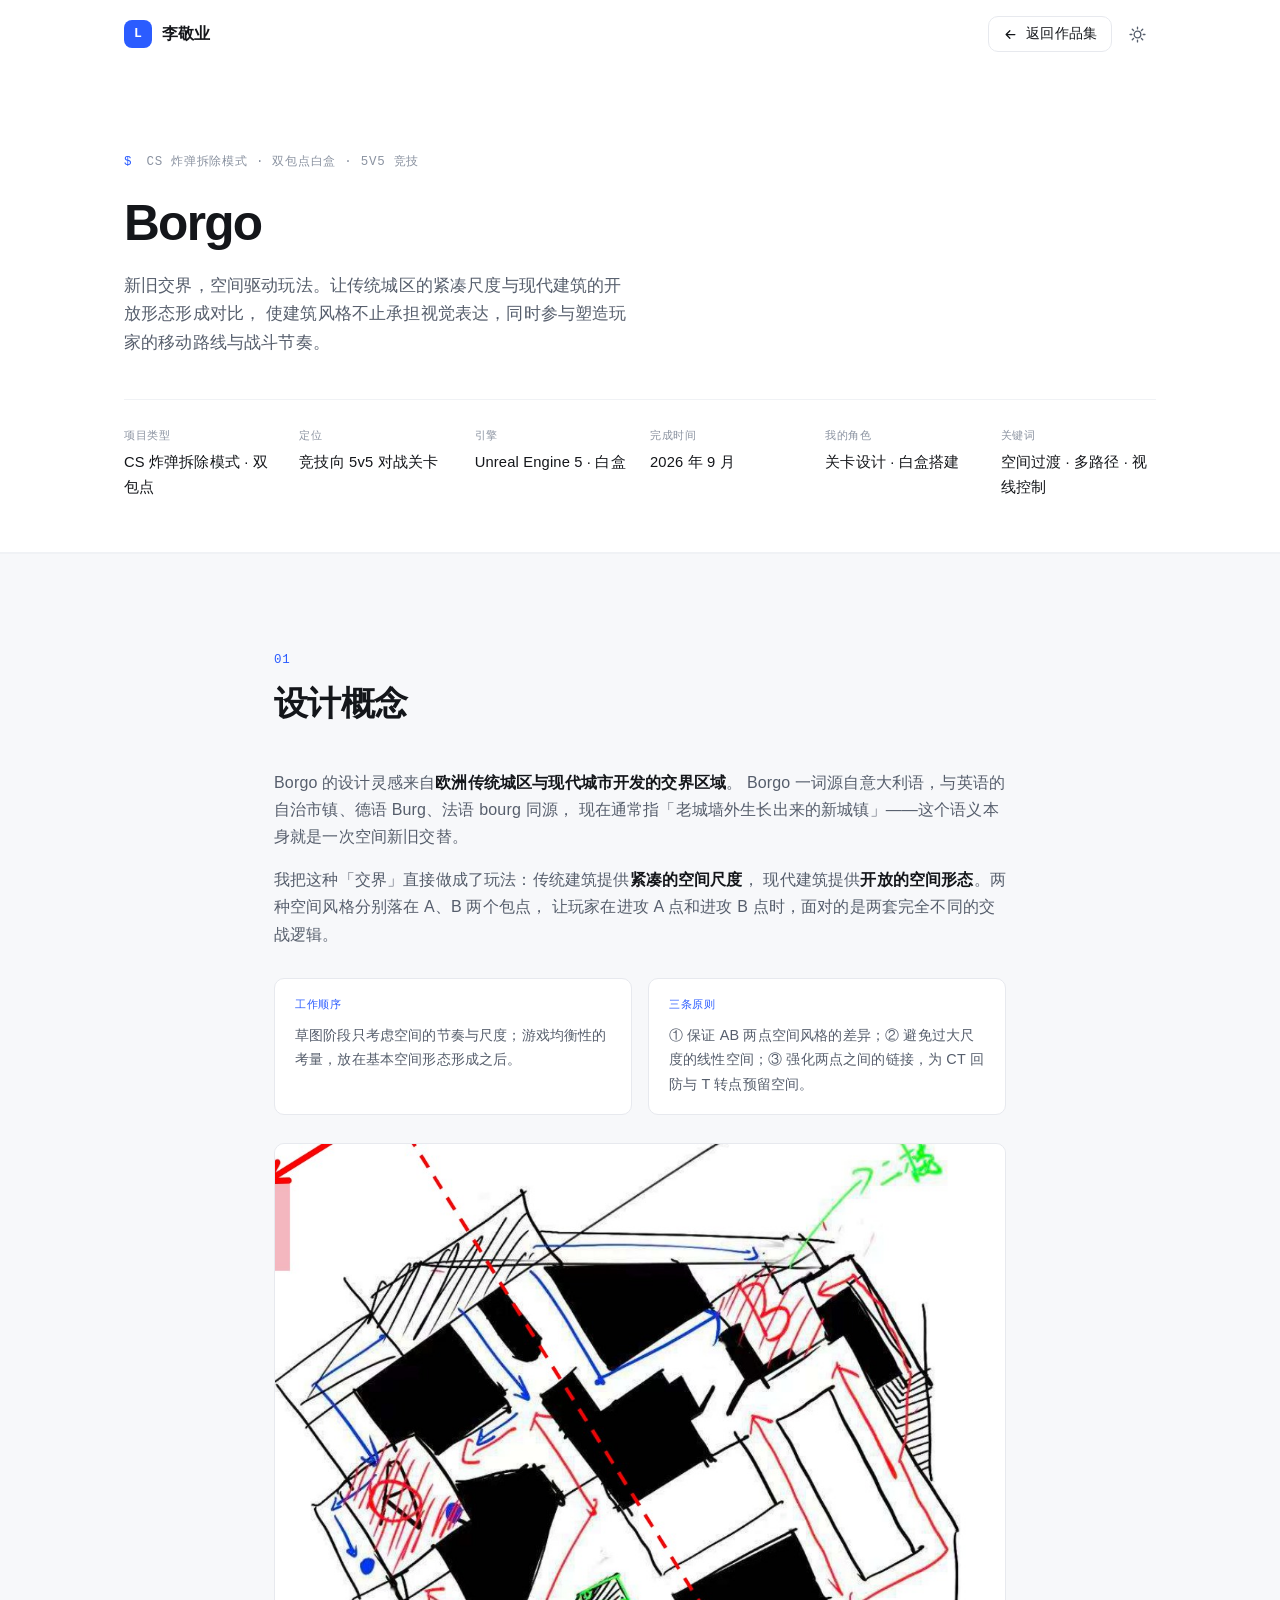
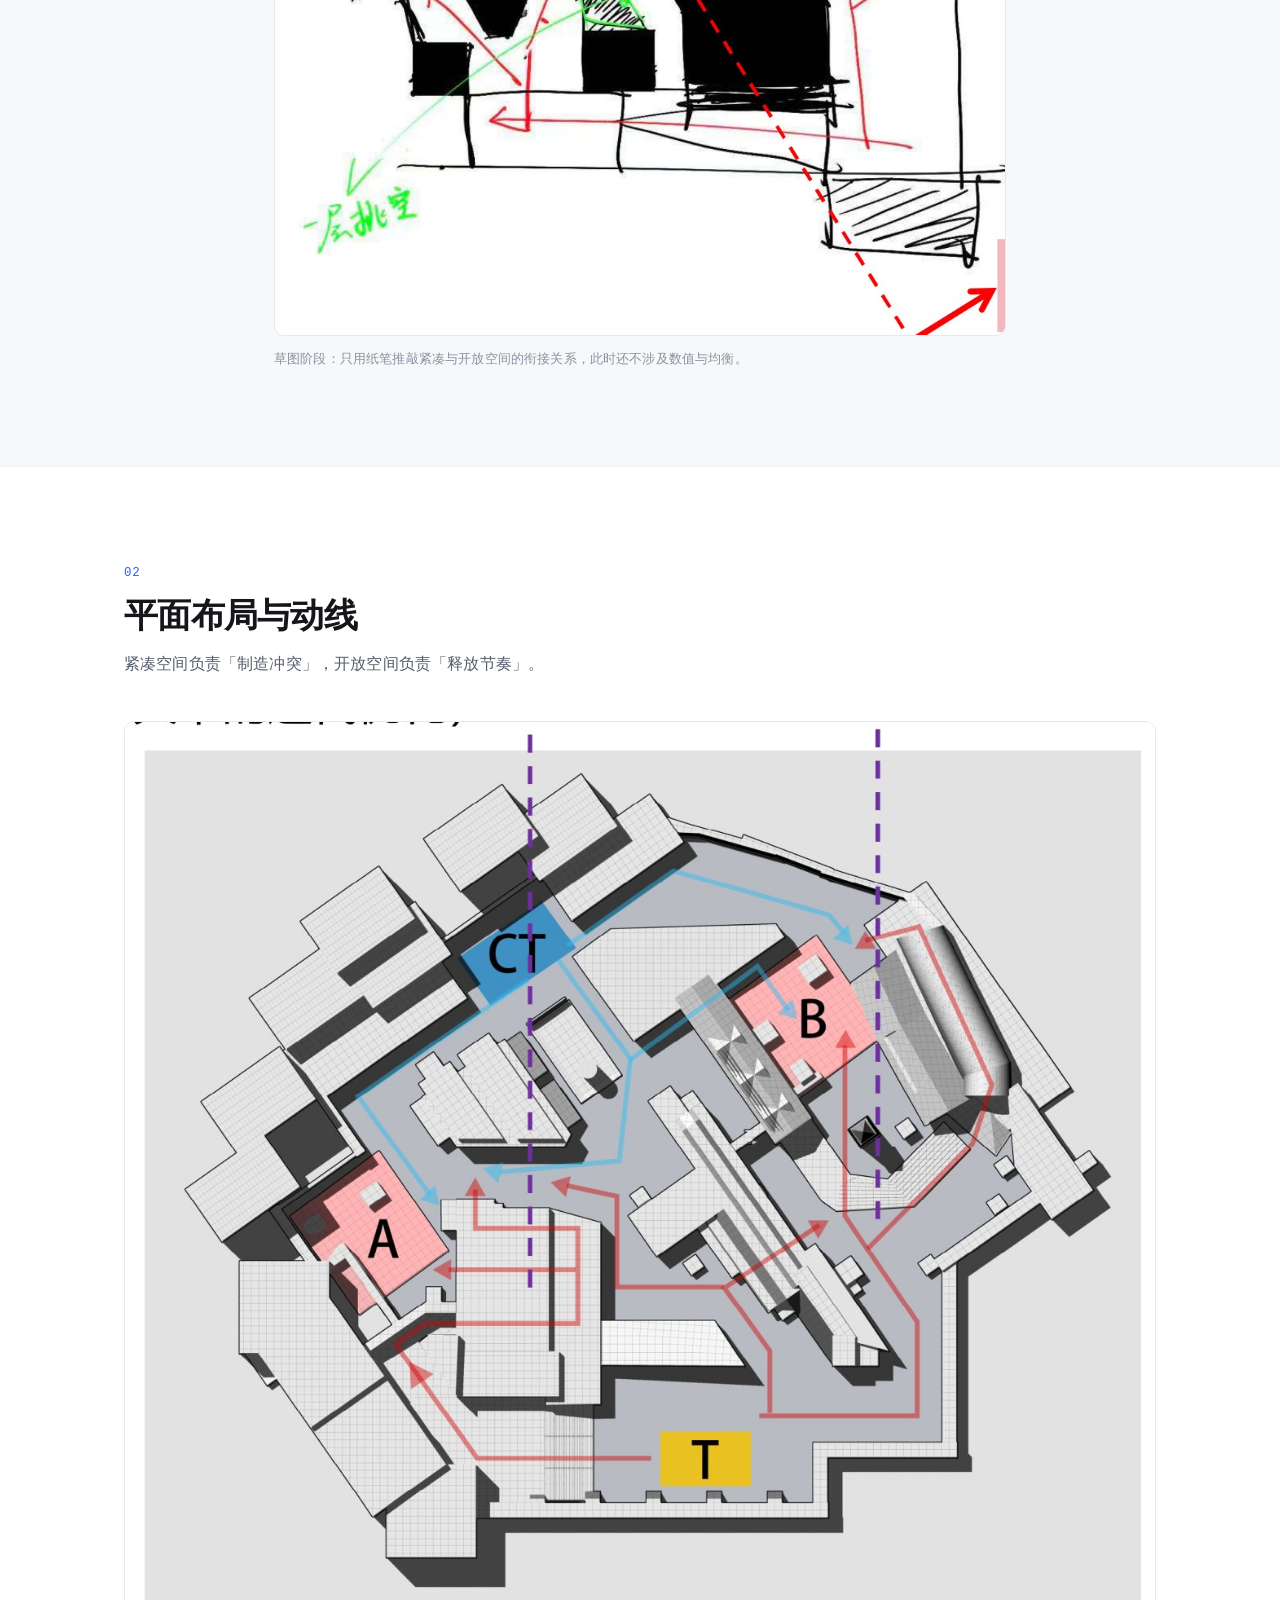
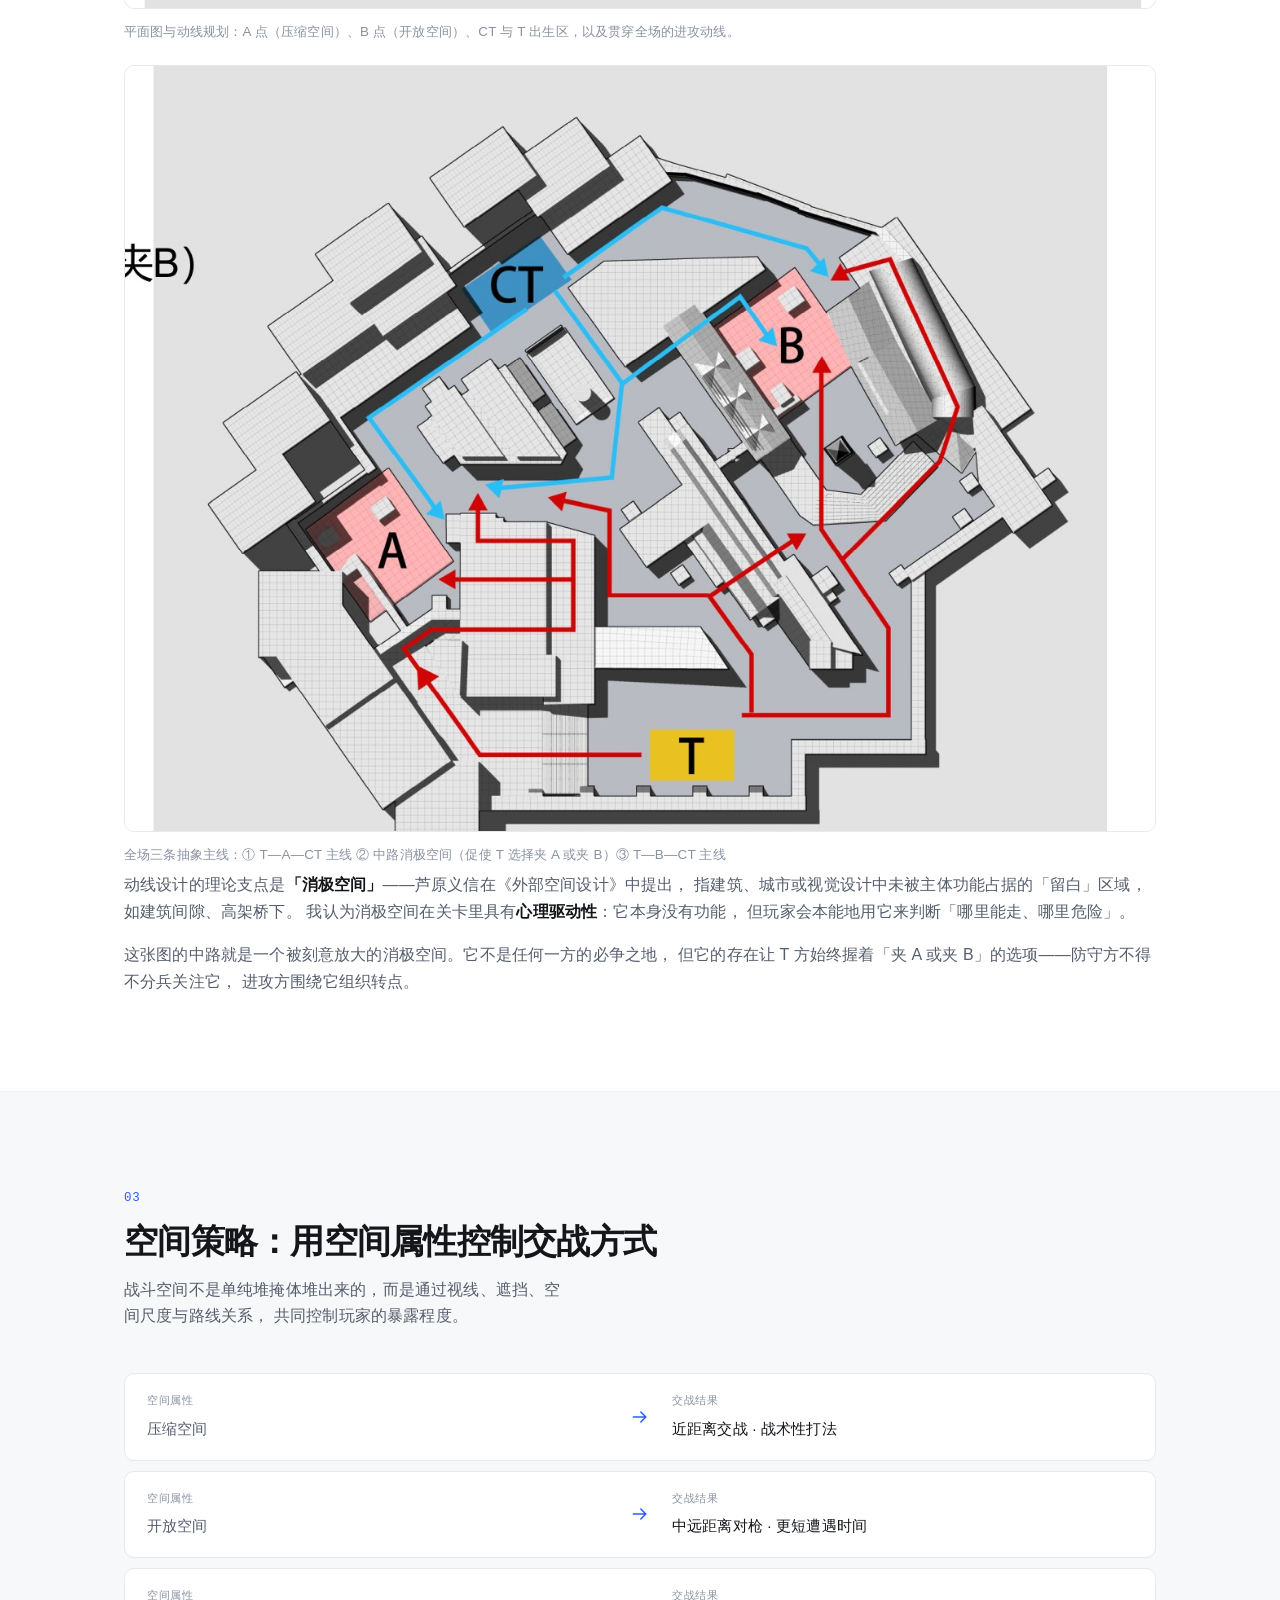
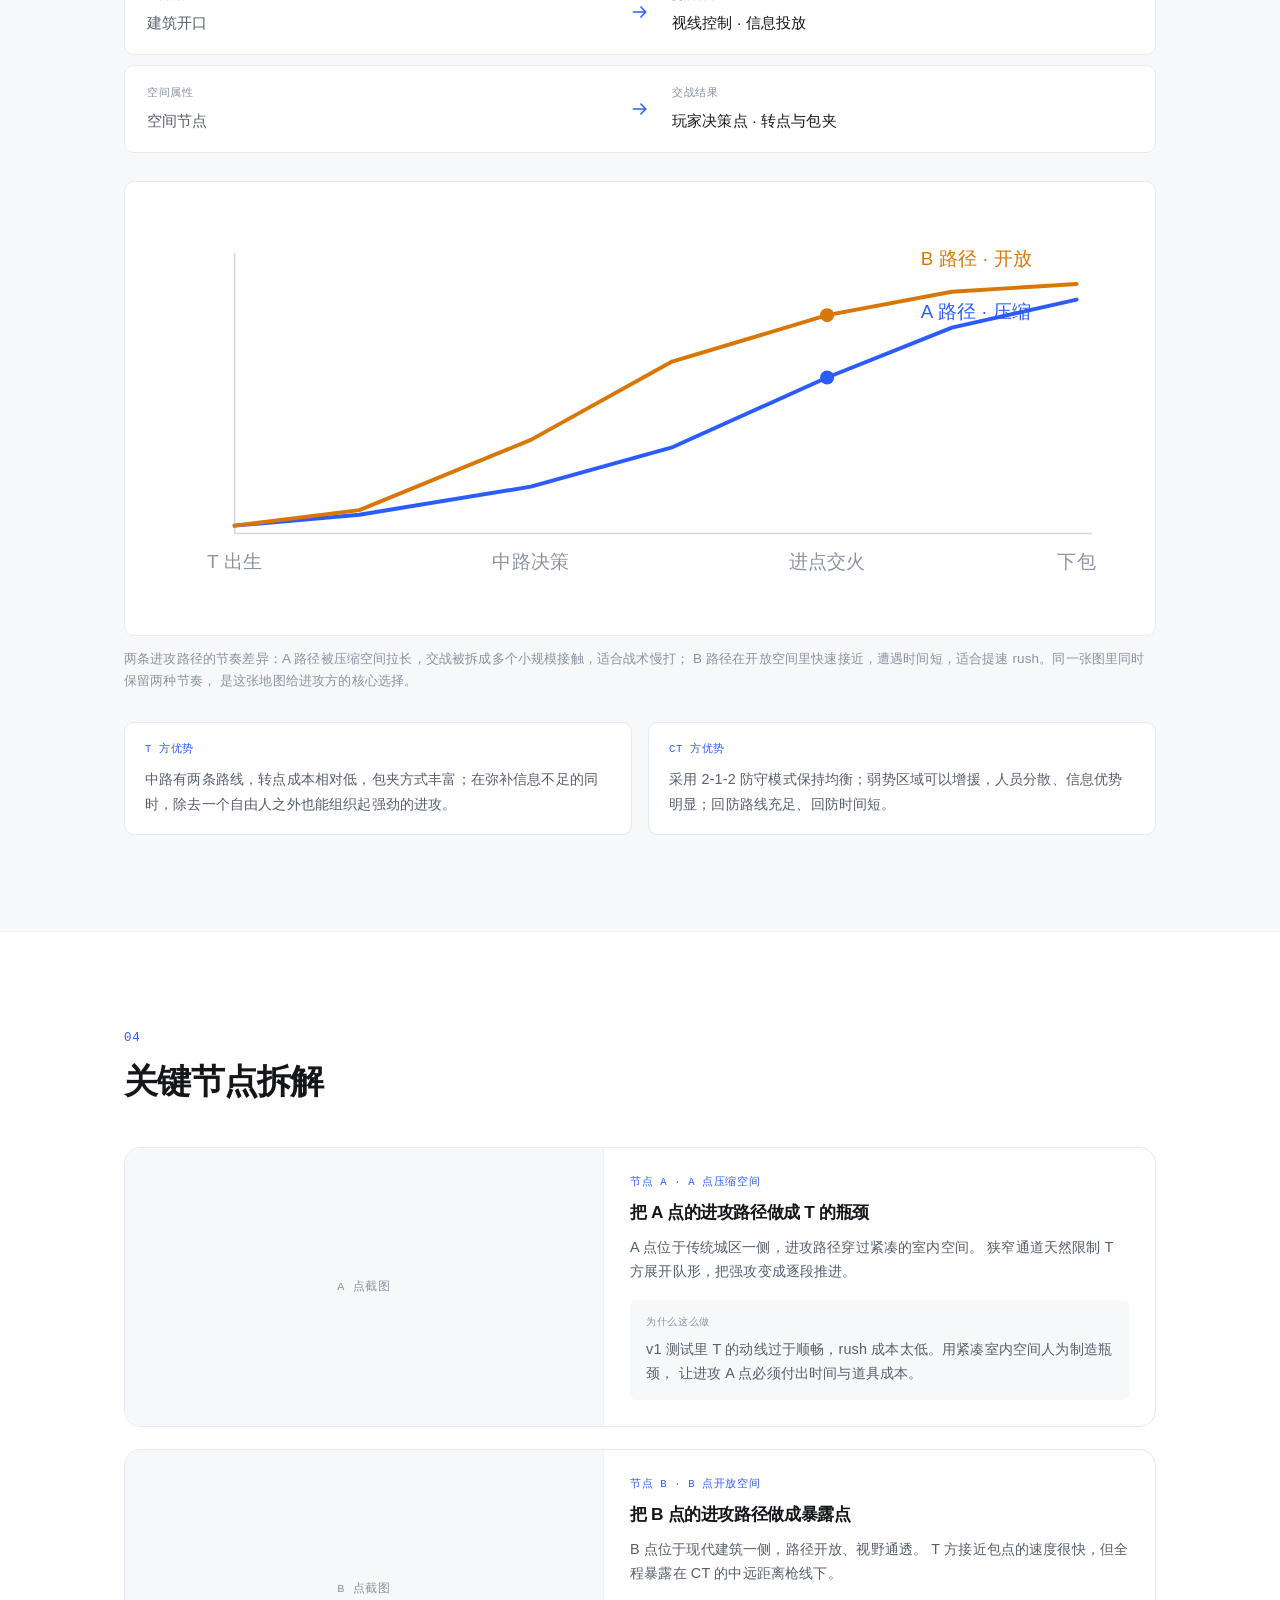
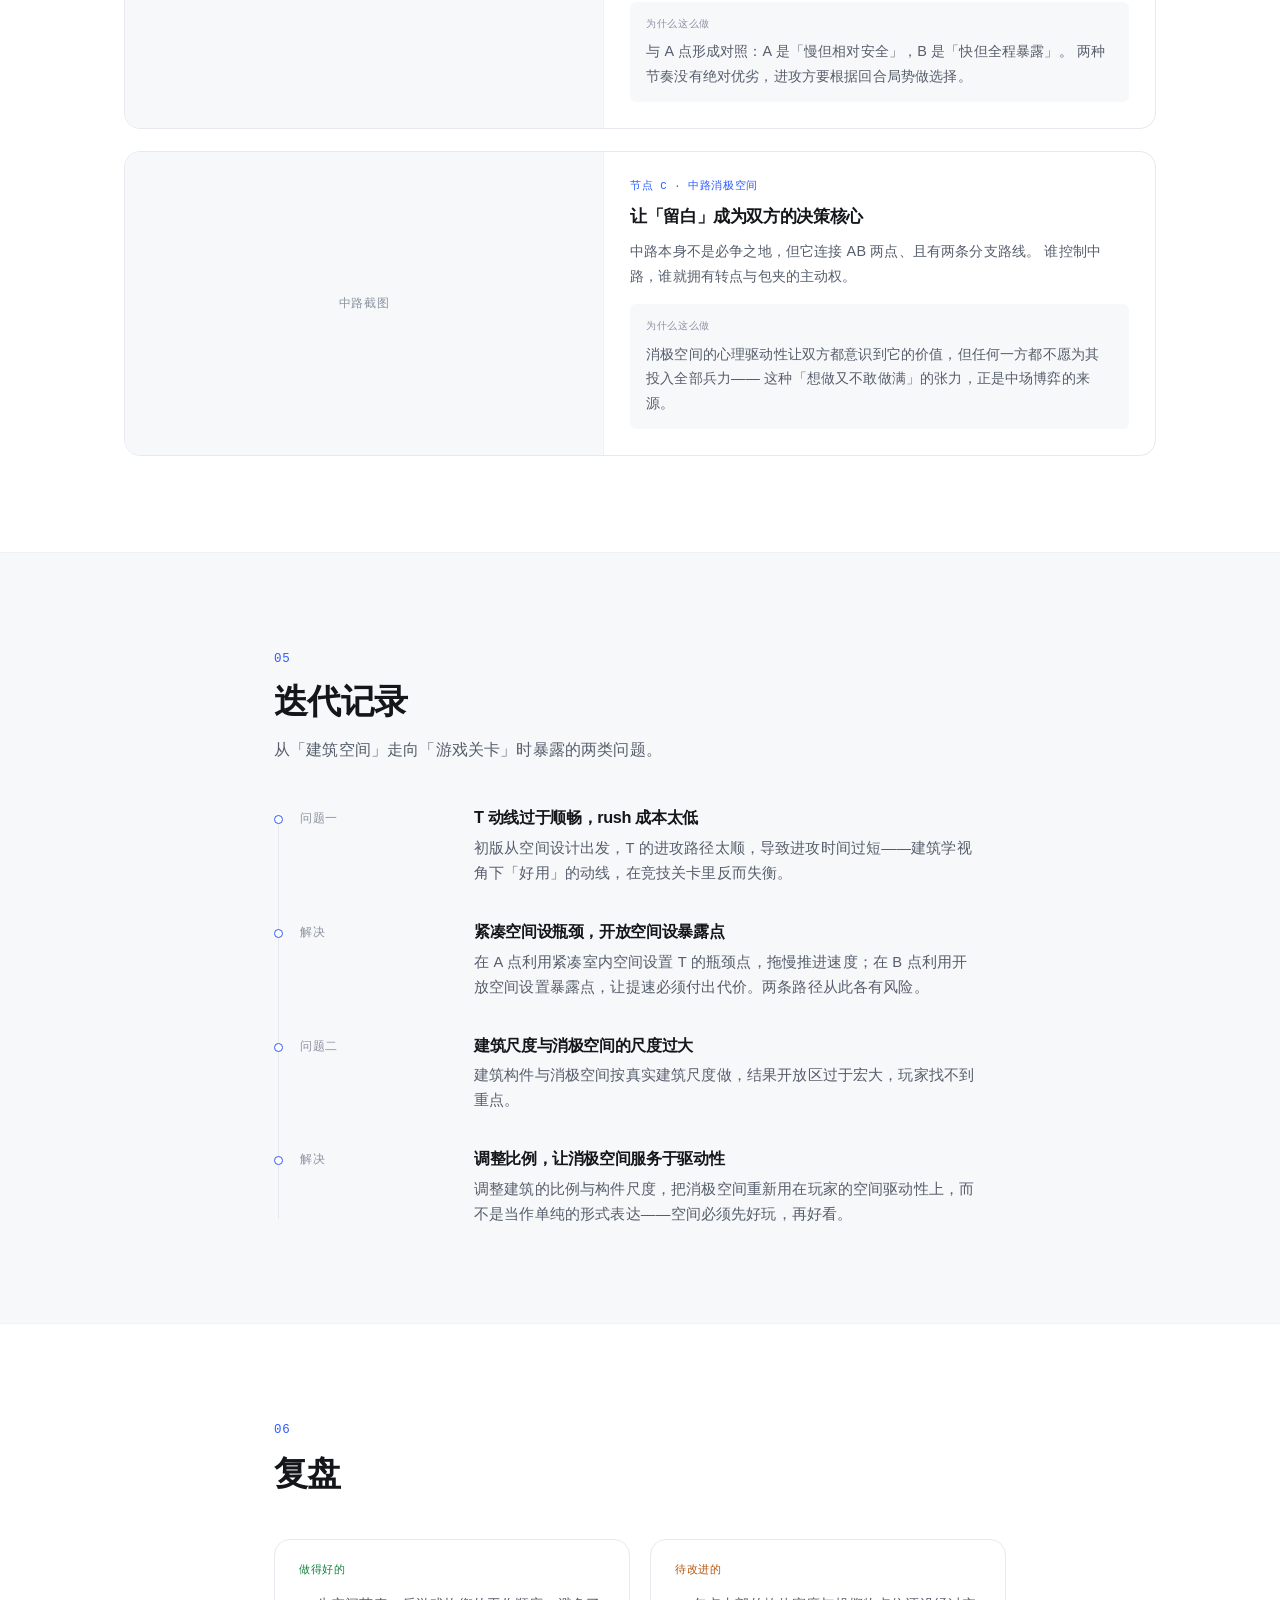
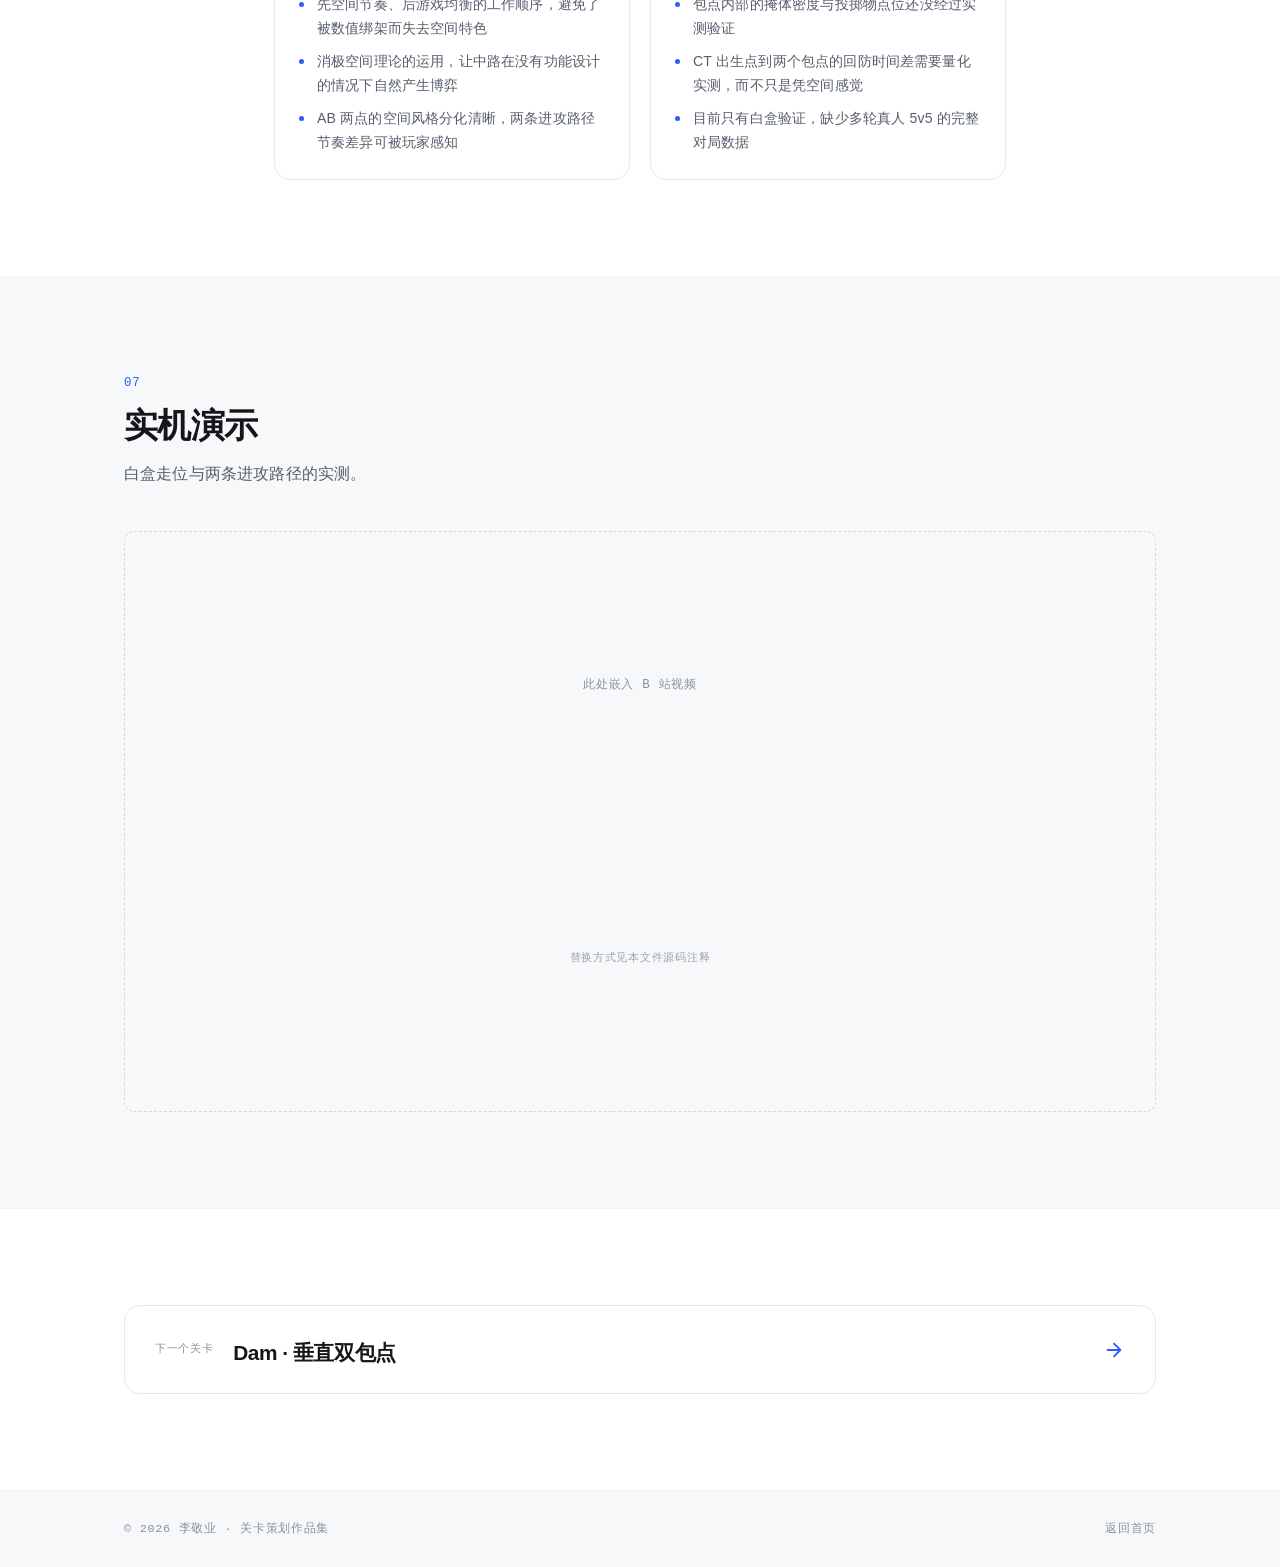
==== work-blockout-01.html @ b38b82e7 "Fill real content: Borgo/Dam case studies, resume info, extracted figures, resume PDF" ====
<!DOCTYPE html>
<html lang="zh-CN">
<head>
<meta charset="UTF-8" />
<meta name="viewport" content="width=device-width, initial-scale=1, viewport-fit=cover" />

<title>Borgo · 关卡设计拆解 | 李敬业</title>
<meta name="description" content="CS 炸弹拆除模式双包点白盒关卡《Borgo》的设计拆解：新旧交界的概念、消极空间动线与攻防均衡。" />

<link rel="icon" href="data:image/svg+xml,%3Csvg xmlns='http://www.w3.org/2000/svg' viewBox='0 0 100 100'%3E%3Crect width='100' height='100' rx='22' fill='%232b5cff'/%3E%3Ctext x='50' y='70' font-size='60' font-family='monospace' font-weight='700' fill='white' text-anchor='middle'%3EL%3C/text%3E%3C/svg%3E" />
<link rel="stylesheet" href="assets/css/style.css" />

<noscript><style>.reveal{opacity:1 !important;transform:none !important}</style></noscript>

<script>
  (function () {
    try {
      var saved = localStorage.getItem('theme');
      var prefersDark = window.matchMedia('(prefers-color-scheme: dark)').matches;
      document.documentElement.setAttribute('data-theme', saved || (prefersDark ? 'dark' : 'light'));
    } catch (e) {
      document.documentElement.setAttribute('data-theme', 'light');
    }
  })();
</script>
</head>

<body>
<a class="skip-link" href="#main">跳到主要内容</a>
<div class="progress" id="progress" aria-hidden="true"></div>

<header class="site-header" id="siteHeader">
  <div class="container header-inner">
    <a class="brand" href="index.html" aria-label="返回作品集首页">
      <span class="brand-mark" aria-hidden="true">L</span>
      <span class="brand-text">李敬业</span>
    </a>
    <div class="header-actions">
      <a class="btn btn-ghost btn-sm back-link" href="index.html">
        <svg viewBox="0 0 24 24" fill="none" stroke="currentColor" stroke-width="2" stroke-linecap="round" stroke-linejoin="round" aria-hidden="true"><path d="M19 12H5M11 18l-6-6 6-6" /></svg>
        返回作品集
      </a>
      <button class="icon-btn theme-toggle" id="themeToggle" type="button" aria-label="切换深色模式">
        <svg class="i-sun" viewBox="0 0 24 24" fill="none" stroke="currentColor" stroke-width="1.7" stroke-linecap="round" aria-hidden="true">
          <circle cx="12" cy="12" r="4.2" />
          <path d="M12 2.6v2.2M12 19.2v2.2M2.6 12h2.2M19.2 12h2.2M5.4 5.4l1.6 1.6M17 17l1.6 1.6M18.6 5.4L17 7M7 17l-1.6 1.6" />
        </svg>
        <svg class="i-moon" viewBox="0 0 24 24" fill="none" stroke="currentColor" stroke-width="1.7" stroke-linecap="round" stroke-linejoin="round" aria-hidden="true">
          <path d="M20.5 14.3A8.6 8.6 0 1 1 9.7 3.5a6.9 6.9 0 0 0 10.8 10.8Z" />
        </svg>
      </button>
    </div>
  </div>
</header>

<main id="main">

  <section class="case-hero">
    <div class="container">
      <p class="eyebrow mono reveal"><span class="prompt">$</span> CS 炸弹拆除模式 · 双包点白盒 · 5v5 竞技</p>
      <h1 class="case-title reveal">Borgo</h1>
      <p class="case-lede reveal">
        新旧交界，空间驱动玩法。让传统城区的紧凑尺度与现代建筑的开放形态形成对比，
        使建筑风格不止承担视觉表达，同时参与塑造玩家的移动路线与战斗节奏。
      </p>

      <dl class="case-meta reveal">
        <div><dt>项目类型</dt><dd>CS 炸弹拆除模式 · 双包点</dd></div>
        <div><dt>定位</dt><dd>竞技向 5v5 对战关卡</dd></div>
        <div><dt>引擎</dt><dd>Unreal Engine 5 · 白盒</dd></div>
        <div><dt>完成时间</dt><dd>2026 年 9 月</dd></div>
        <div><dt>我的角色</dt><dd>关卡设计 · 白盒搭建</dd></div>
        <div><dt>关键词</dt><dd>空间过渡 · 多路径 · 视线控制</dd></div>
      </dl>
    </div>
  </section>

  <!-- ================= 01 设计概念 ================= -->
  <section class="section section-alt">
    <div class="container container-narrow">
      <header class="section-head reveal">
        <span class="section-index mono">01</span>
        <h2>设计概念</h2>
      </header>

      <div class="prose reveal">
        <p>
          Borgo 的设计灵感来自<strong>欧洲传统城区与现代城市开发的交界区域</strong>。
          Borgo 一词源自意大利语，与英语的自治市镇、德语 Burg、法语 bourg 同源，
          现在通常指「老城墙外生长出来的新城镇」——这个语义本身就是一次空间新旧交替。
        </p>
        <p>
          我把这种「交界」直接做成了玩法：传统建筑提供<strong>紧凑的空间尺度</strong>，
          现代建筑提供<strong>开放的空间形态</strong>。两种空间风格分别落在 A、B 两个包点，
          让玩家在进攻 A 点和进攻 B 点时，面对的是两套完全不同的交战逻辑。
        </p>
      </div>

      <div class="callout reveal">
        <div class="callout-item">
          <span class="mono">工作顺序</span>
          <p>草图阶段只考虑空间的节奏与尺度；游戏均衡性的考量，放在基本空间形态形成之后。</p>
        </div>
        <div class="callout-item">
          <span class="mono">三条原则</span>
          <p>① 保证 AB 两点空间风格的差异；② 避免过大尺度的线性空间；③ 强化两点之间的链接，为 CT 回防与 T 转点预留空间。</p>
        </div>
      </div>
      <figure class="figure-block reveal" style="margin-top: 28px;">
        <img src="assets/img/borgo-sketch.jpg" alt="Borgo 草图阶段的空间关系推敲" />
        <figcaption>草图阶段：只用纸笔推敲紧凑与开放空间的衔接关系，此时还不涉及数值与均衡。</figcaption>
      </figure>
    </div>
  </section>

  <!-- ================= 02 平面与动线 ================= -->
  <section class="section">
    <div class="container">
      <header class="section-head reveal">
        <span class="section-index mono">02</span>
        <h2>平面布局与动线</h2>
        <p class="section-desc">紧凑空间负责「制造冲突」，开放空间负责「释放节奏」。</p>
      </header>

      <figure class="figure-block reveal">
        <img src="assets/img/borgo-plan.jpg" alt="Borgo 平面图与动线规划" />
        <figcaption>
          平面图与动线规划：A 点（压缩空间）、B 点（开放空间）、CT 与 T 出生区，以及贯穿全场的进攻动线。
        </figcaption>
      </figure>

      <figure class="figure-block reveal" style="margin-top: 22px;">
        <img src="assets/img/borgo-routes.jpg" alt="Borgo 三条抽象主线" />
        <figcaption>
          全场三条抽象主线：① T—A—CT 主线 ② 中路消极空间（促使 T 选择夹 A 或夹 B）③ T—B—CT 主线
        </figcaption>
      </figure>

      <div class="prose reveal">
        <p>
          动线设计的理论支点是<strong>「消极空间」</strong>——芦原义信在《外部空间设计》中提出，
          指建筑、城市或视觉设计中未被主体功能占据的「留白」区域，如建筑间隙、高架桥下。
          我认为消极空间在关卡里具有<strong>心理驱动性</strong>：它本身没有功能，
          但玩家会本能地用它来判断「哪里能走、哪里危险」。
        </p>
        <p>
          这张图的中路就是一个被刻意放大的消极空间。它不是任何一方的必争之地，
          但它的存在让 T 方始终握着「夹 A 或夹 B」的选项——防守方不得不分兵关注它，
          进攻方围绕它组织转点。
        </p>
      </div>
    </div>
  </section>

  <!-- ================= 03 空间策略 ================= -->
  <section class="section section-alt">
    <div class="container">
      <header class="section-head reveal">
        <span class="section-index mono">03</span>
        <h2>空间策略：用空间属性控制交战方式</h2>
        <p class="section-desc">
          战斗空间不是单纯堆掩体堆出来的，而是通过视线、遮挡、空间尺度与路线关系，
          共同控制玩家的暴露程度。
        </p>
      </header>

      <ul class="mapping mapping-compact">
        <li class="map-row reveal">
          <div class="map-from">
            <span class="mono">空间属性</span>
            <p>压缩空间</p>
          </div>
          <span class="map-arrow" aria-hidden="true">
            <svg viewBox="0 0 24 24" fill="none" stroke="currentColor" stroke-width="1.8" stroke-linecap="round" stroke-linejoin="round"><path d="M4 12h15M13 6l6 6-6 6" /></svg>
          </span>
          <div class="map-to">
            <span class="mono">交战结果</span>
            <p>近距离交战 · 战术性打法</p>
          </div>
        </li>
        <li class="map-row reveal">
          <div class="map-from">
            <span class="mono">空间属性</span>
            <p>开放空间</p>
          </div>
          <span class="map-arrow" aria-hidden="true">
            <svg viewBox="0 0 24 24" fill="none" stroke="currentColor" stroke-width="1.8" stroke-linecap="round" stroke-linejoin="round"><path d="M4 12h15M13 6l6 6-6 6" /></svg>
          </span>
          <div class="map-to">
            <span class="mono">交战结果</span>
            <p>中远距离对枪 · 更短遭遇时间</p>
          </div>
        </li>
        <li class="map-row reveal">
          <div class="map-from">
            <span class="mono">空间属性</span>
            <p>建筑开口</p>
          </div>
          <span class="map-arrow" aria-hidden="true">
            <svg viewBox="0 0 24 24" fill="none" stroke="currentColor" stroke-width="1.8" stroke-linecap="round" stroke-linejoin="round"><path d="M4 12h15M13 6l6 6-6 6" /></svg>
          </span>
          <div class="map-to">
            <span class="mono">交战结果</span>
            <p>视线控制 · 信息投放</p>
          </div>
        </li>
        <li class="map-row reveal">
          <div class="map-from">
            <span class="mono">空间属性</span>
            <p>空间节点</p>
          </div>
          <span class="map-arrow" aria-hidden="true">
            <svg viewBox="0 0 24 24" fill="none" stroke="currentColor" stroke-width="1.8" stroke-linecap="round" stroke-linejoin="round"><path d="M4 12h15M13 6l6 6-6 6" /></svg>
          </span>
          <div class="map-to">
            <span class="mono">交战结果</span>
            <p>玩家决策点 · 转点与包夹</p>
          </div>
        </li>
      </ul>

      <figure class="figure-block reveal" style="margin-top: 28px;">
        <div class="curve-wrap">
          <svg viewBox="0 0 640 260" role="img" aria-label="A、B 两条进攻路径的节奏对比">
            <title>两条进攻路径的节奏对比</title>
            <desc>A 点路径压缩、缓慢抬升；B 点路径开放、快速冲高。</desc>

            <line x1="60" y1="210" x2="610" y2="210" stroke="#d3d7de" stroke-width="1" />
            <line x1="60" y1="30" x2="60" y2="210" stroke="#d3d7de" stroke-width="1" />

            <text x="60"  y="232" font-size="12" fill="#8a92a0" text-anchor="middle">T 出生</text>
            <text x="250" y="232" font-size="12" fill="#8a92a0" text-anchor="middle">中路决策</text>
            <text x="440" y="232" font-size="12" fill="#8a92a0" text-anchor="middle">进点交火</text>
            <text x="600" y="232" font-size="12" fill="#8a92a0" text-anchor="middle">下包</text>

            <path class="line-a" d="M60 205 L140 198 L250 180 L340 155 L440 110 L520 78 L600 60"
                  fill="none" stroke="#2b5cff" stroke-width="2.5"
                  stroke-linecap="round" stroke-linejoin="round" />
            <path class="line-b" d="M60 205 L140 195 L250 150 L340 100 L440 70 L520 55 L600 50"
                  fill="none" stroke="#d97706" stroke-width="2.5"
                  stroke-linecap="round" stroke-linejoin="round" />

            <circle cx="440" cy="110" r="4.5" fill="#2b5cff" />
            <circle class="c-b" cx="440" cy="70" r="4.5" fill="#d97706" />

            <text class="t-a" x="500" y="72" font-size="12" fill="#2b5cff">A 路径 · 压缩</text>
            <text class="t-b" x="500" y="38" font-size="12" fill="#d97706">B 路径 · 开放</text>
          </svg>
        </div>
        <figcaption>
          两条进攻路径的节奏差异：A 路径被压缩空间拉长，交战被拆成多个小规模接触，适合战术慢打；
          B 路径在开放空间里快速接近，遭遇时间短，适合提速 rush。同一张图里同时保留两种节奏，
          是这张地图给进攻方的核心选择。
        </figcaption>
      </figure>

      <div class="callout reveal">
        <div class="callout-item">
          <span class="mono">T 方优势</span>
          <p>中路有两条路线，转点成本相对低，包夹方式丰富；在弥补信息不足的同时，除去一个自由人之外也能组织起强劲的进攻。</p>
        </div>
        <div class="callout-item">
          <span class="mono">CT 方优势</span>
          <p>采用 2-1-2 防守模式保持均衡；弱势区域可以增援，人员分散、信息优势明显；回防路线充足、回防时间短。</p>
        </div>
      </div>
    </div>
  </section>

  <!-- ================= 04 关键节点 ================= -->
  <section class="section">
    <div class="container">
      <header class="section-head reveal">
        <span class="section-index mono">04</span>
        <h2>关键节点拆解</h2>
      </header>

      <div class="nodes">

        <article class="node-card reveal">
          <div class="node-media">
            <!-- 替换：<img src="assets/img/borgo-node-a.jpg" alt="A 点压缩空间" /> -->
            <div class="fig-placeholder mono">A 点截图</div>
          </div>
          <div class="node-body">
            <span class="node-index mono">节点 A · A 点压缩空间</span>
            <h3>把 A 点的进攻路径做成 T 的瓶颈</h3>
            <p>
              A 点位于传统城区一侧，进攻路径穿过紧凑的室内空间。
              狭窄通道天然限制 T 方展开队形，把强攻变成逐段推进。
            </p>
            <p class="node-why">
              <span class="mono">为什么这么做</span>
              v1 测试里 T 的动线过于顺畅，rush 成本太低。用紧凑室内空间人为制造瓶颈，
              让进攻 A 点必须付出时间与道具成本。
            </p>
          </div>
        </article>

        <article class="node-card reveal">
          <div class="node-media">
            <div class="fig-placeholder mono">B 点截图</div>
          </div>
          <div class="node-body">
            <span class="node-index mono">节点 B · B 点开放空间</span>
            <h3>把 B 点的进攻路径做成暴露点</h3>
            <p>
              B 点位于现代建筑一侧，路径开放、视野通透。
              T 方接近包点的速度很快，但全程暴露在 CT 的中远距离枪线下。
            </p>
            <p class="node-why">
              <span class="mono">为什么这么做</span>
              与 A 点形成对照：A 是「慢但相对安全」，B 是「快但全程暴露」。
              两种节奏没有绝对优劣，进攻方要根据回合局势做选择。
            </p>
          </div>
        </article>

        <article class="node-card reveal">
          <div class="node-media">
            <div class="fig-placeholder mono">中路截图</div>
          </div>
          <div class="node-body">
            <span class="node-index mono">节点 C · 中路消极空间</span>
            <h3>让「留白」成为双方的决策核心</h3>
            <p>
              中路本身不是必争之地，但它连接 AB 两点、且有两条分支路线。
              谁控制中路，谁就拥有转点与包夹的主动权。
            </p>
            <p class="node-why">
              <span class="mono">为什么这么做</span>
              消极空间的心理驱动性让双方都意识到它的价值，但任何一方都不愿为其投入全部兵力——
              这种「想做又不敢做满」的张力，正是中场博弈的来源。
            </p>
          </div>
        </article>

      </div>
    </div>
  </section>

  <!-- ================= 05 迭代记录 ================= -->
  <section class="section section-alt">
    <div class="container container-narrow">
      <header class="section-head reveal">
        <span class="section-index mono">05</span>
        <h2>迭代记录</h2>
        <p class="section-desc">从「建筑空间」走向「游戏关卡」时暴露的两类问题。</p>
      </header>

      <ol class="timeline">
        <li class="tl-item reveal">
          <span class="tl-dot" aria-hidden="true"></span>
          <div class="tl-meta mono">问题一</div>
          <div class="tl-body">
            <h3>T 动线过于顺畅，rush 成本太低</h3>
            <p>初版从空间设计出发，T 的进攻路径太顺，导致进攻时间过短——建筑学视角下「好用」的动线，在竞技关卡里反而失衡。</p>
          </div>
        </li>
        <li class="tl-item reveal">
          <span class="tl-dot" aria-hidden="true"></span>
          <div class="tl-meta mono">解决</div>
          <div class="tl-body">
            <h3>紧凑空间设瓶颈，开放空间设暴露点</h3>
            <p>在 A 点利用紧凑室内空间设置 T 的瓶颈点，拖慢推进速度；在 B 点利用开放空间设置暴露点，让提速必须付出代价。两条路径从此各有风险。</p>
          </div>
        </li>
        <li class="tl-item reveal">
          <span class="tl-dot" aria-hidden="true"></span>
          <div class="tl-meta mono">问题二</div>
          <div class="tl-body">
            <h3>建筑尺度与消极空间的尺度过大</h3>
            <p>建筑构件与消极空间按真实建筑尺度做，结果开放区过于宏大，玩家找不到重点。</p>
          </div>
        </li>
        <li class="tl-item reveal">
          <span class="tl-dot" aria-hidden="true"></span>
          <div class="tl-meta mono">解决</div>
          <div class="tl-body">
            <h3>调整比例，让消极空间服务于驱动性</h3>
            <p>调整建筑的比例与构件尺度，把消极空间重新用在玩家的空间驱动性上，而不是当作单纯的形式表达——空间必须先好玩，再好看。</p>
          </div>
        </li>
      </ol>
    </div>
  </section>

  <!-- ================= 06 复盘 ================= -->
  <section class="section">
    <div class="container container-narrow">
      <header class="section-head reveal">
        <span class="section-index mono">06</span>
        <h2>复盘</h2>
      </header>

      <div class="review reveal">
        <div class="review-col">
          <h3 class="mono ok">做得好的</h3>
          <ul class="highlights">
            <li>先空间节奏、后游戏均衡的工作顺序，避免了被数值绑架而失去空间特色</li>
            <li>消极空间理论的运用，让中路在没有功能设计的情况下自然产生博弈</li>
            <li>AB 两点的空间风格分化清晰，两条进攻路径节奏差异可被玩家感知</li>
          </ul>
        </div>
        <div class="review-col">
          <h3 class="mono warn">待改进的</h3>
          <ul class="highlights">
            <li>包点内部的掩体密度与投掷物点位还没经过实测验证</li>
            <li>CT 出生点到两个包点的回防时间差需要量化实测，而不只是凭空间感觉</li>
            <li>目前只有白盒验证，缺少多轮真人 5v5 的完整对局数据</li>
          </ul>
        </div>
      </div>
    </div>
  </section>

  <!-- ================= 07 Demo 视频 ================= -->
  <section class="section section-alt">
    <div class="container">
      <header class="section-head reveal">
        <span class="section-index mono">07</span>
        <h2>实机演示</h2>
        <p class="section-desc">白盒走位与两条进攻路径的实测。</p>
      </header>

      <!-- 替换：把下面的 div 换成 B 站 iframe
           <iframe src="//player.bilibili.com/player.html?bvid=你的BV号&page=1"
                   scrolling="no" border="0" frameborder="no" framespacing="0"
                   allowfullscreen="true" class="video-frame"></iframe>
      -->
      <div class="video-holder mono reveal">
        <span>此处嵌入 B 站视频</span>
        <small>替换方式见本文件源码注释</small>
      </div>
    </div>
  </section>

  <section class="section">
    <div class="container">
      <a class="next-work reveal" href="work-blockout-02.html">
        <span class="mono">下一个关卡</span>
        <h2>Dam · 垂直双包点</h2>
        <span class="next-arrow" aria-hidden="true">
          <svg viewBox="0 0 24 24" fill="none" stroke="currentColor" stroke-width="2" stroke-linecap="round" stroke-linejoin="round"><path d="M5 12h13M12 5l7 7-7 7" /></svg>
        </span>
      </a>
    </div>
  </section>

</main>

<footer class="site-footer">
  <div class="container footer-inner">
    <p class="mono">© <span id="year">2026</span> 李敬业 · 关卡策划作品集</p>
    <p class="mono"><a href="index.html">返回首页</a></p>
  </div>
</footer>

<script src="assets/js/main.js"></script>
</body>
</html>
---- assets/css/style.css ----
/* ==========================================================================
   作品集主页 · 样式表
   设计基调：极简克制的技术感 —— 大量留白、细分割线、等宽字体点缀、单一强调色
   ========================================================================== */

/* --------------------------------------------------------------------------
   1. 设计变量（改这里就能整体换肤）
   -------------------------------------------------------------------------- */
html[data-theme="light"] {
  --bg:            #ffffff;
  --bg-soft:       #f7f8fa;
  --surface:       #ffffff;
  --text:          #14161a;
  --text-soft:     #565e6c;
  --text-faint:    #8a92a0;
  --border:        #e7e9ee;
  --border-soft:   #f0f2f5;
  --border-strong: #d3d7de;
  --accent:        #2b5cff;
  --accent-ink:    #ffffff;
  --accent-wash:   rgba(43, 92, 255, .07);
  --shadow-sm:     0 1px 2px rgba(16, 24, 40, .05);
  --shadow:        0 2px 4px rgba(16, 24, 40, .04), 0 12px 32px -12px rgba(16, 24, 40, .14);
  --grid-line:     rgba(20, 22, 26, .045);
  --header-bg:     rgba(255, 255, 255, .8);
  color-scheme: light;
}

html[data-theme="dark"] {
  --bg:            #0b0c0f;
  --bg-soft:       #101216;
  --surface:       #121418;
  --text:          #e9ebef;
  --text-soft:     #a2a9b6;
  --text-faint:    #6f7783;
  --border:        #22252b;
  --border-soft:   #1a1d22;
  --border-strong: #343a44;
  --accent:        #6b8cff;
  --accent-ink:    #0b0c0f;
  --accent-wash:   rgba(107, 140, 255, .13);
  --shadow-sm:     0 1px 2px rgba(0, 0, 0, .45);
  --shadow:        0 2px 4px rgba(0, 0, 0, .3), 0 16px 40px -16px rgba(0, 0, 0, .7);
  --grid-line:     rgba(255, 255, 255, .035);
  --header-bg:     rgba(11, 12, 15, .78);
  color-scheme: dark;
}

:root {
  --radius-sm: 6px;
  --radius:    10px;
  --radius-lg: 16px;
  --container: 1080px;
  --gutter:    24px;
  --ease:      cubic-bezier(.22, .61, .36, 1);

  --font-sans: -apple-system, BlinkMacSystemFont, "Segoe UI", "PingFang SC",
               "Hiragino Sans GB", "Microsoft YaHei", "Helvetica Neue", Arial, sans-serif;
  --font-mono: ui-monospace, SFMono-Regular, "SF Mono", "JetBrains Mono",
               "Cascadia Code", Consolas, "Liberation Mono", Menlo, monospace;
}

/* --------------------------------------------------------------------------
   2. 基础重置
   -------------------------------------------------------------------------- */
*, *::before, *::after { box-sizing: border-box; }

html {
  -webkit-text-size-adjust: 100%;
  scroll-behavior: smooth;
  scroll-padding-top: 88px;
}

body {
  margin: 0;
  background: var(--bg);
  color: var(--text);
  font-family: var(--font-sans);
  font-size: 16px;
  line-height: 1.7;
  letter-spacing: .01em;
  -webkit-font-smoothing: antialiased;
  -moz-osx-font-smoothing: grayscale;
  transition: background-color .3s var(--ease), color .3s var(--ease);
}

h1, h2, h3 { margin: 0; font-weight: 650; line-height: 1.22; letter-spacing: -.022em; }
p { margin: 0; }
ul, ol, dl, dd { margin: 0; padding: 0; list-style: none; }
img, svg { display: block; max-width: 100%; }
a { color: inherit; text-decoration: none; }

::selection { background: var(--accent); color: var(--accent-ink); }

:focus-visible {
  outline: 2px solid var(--accent);
  outline-offset: 3px;
  border-radius: 4px;
}

.mono {
  font-family: var(--font-mono);
  font-size: .78rem;
  letter-spacing: .06em;
  text-transform: uppercase;
  font-weight: 500;
}

.container {
  width: 100%;
  max-width: var(--container);
  margin-inline: auto;
  padding-inline: var(--gutter);
}

.skip-link {
  position: absolute;
  left: 16px; top: -48px;
  z-index: 200;
  padding: 10px 16px;
  background: var(--accent);
  color: var(--accent-ink);
  border-radius: var(--radius-sm);
  transition: top .2s var(--ease);
}
.skip-link:focus { top: 16px; }

/* --------------------------------------------------------------------------
   3. 滚动进度条
   -------------------------------------------------------------------------- */
.progress {
  position: fixed;
  inset: 0 auto auto 0;
  height: 2px;
  width: 0%;
  background: var(--accent);
  z-index: 120;
  transition: width .1s linear;
}

/* --------------------------------------------------------------------------
   4. 顶栏
   -------------------------------------------------------------------------- */
.site-header {
  position: fixed;
  inset: 0 0 auto 0;
  z-index: 100;
  background: var(--header-bg);
  backdrop-filter: saturate(180%) blur(14px);
  -webkit-backdrop-filter: saturate(180%) blur(14px);
  border-bottom: 1px solid transparent;
  transition: border-color .3s var(--ease), background-color .3s var(--ease);
}
.site-header.is-scrolled {
  border-bottom-color: var(--border);
  box-shadow: var(--shadow-sm);
}

.header-inner {
  display: flex;
  align-items: center;
  justify-content: space-between;
  gap: 24px;
  height: 68px;
}

.brand { display: inline-flex; align-items: center; gap: 10px; }
.brand-mark {
  display: grid;
  place-items: center;
  width: 28px; height: 28px;
  border-radius: 8px;
  background: var(--accent);
  color: var(--accent-ink);
  font-family: var(--font-mono);
  font-size: .82rem;
  font-weight: 700;
}
.brand-text { font-weight: 620; letter-spacing: -.01em; }

.nav { display: flex; gap: 4px; }
.nav a {
  position: relative;
  padding: 7px 12px;
  border-radius: var(--radius-sm);
  font-size: .92rem;
  color: var(--text-soft);
  transition: color .18s var(--ease), background-color .18s var(--ease);
}
.nav a:hover { color: var(--text); background: var(--accent-wash); }
.nav a.is-active { color: var(--text); font-weight: 560; }
.nav a.is-active::after {
  content: "";
  position: absolute;
  left: 12px; right: 12px; bottom: 2px;
  height: 1.5px;
  background: var(--accent);
  border-radius: 2px;
}

.header-actions { display: flex; align-items: center; gap: 6px; }

.icon-btn {
  display: grid;
  place-items: center;
  width: 38px; height: 38px;
  border: 1px solid transparent;
  border-radius: var(--radius-sm);
  background: transparent;
  color: var(--text-soft);
  cursor: pointer;
  transition: color .18s var(--ease), background-color .18s var(--ease), border-color .18s var(--ease);
}
.icon-btn:hover { color: var(--text); background: var(--accent-wash); }
.icon-btn svg { width: 19px; height: 19px; }

.theme-toggle .i-moon { display: none; }
html[data-theme="dark"] .theme-toggle .i-sun  { display: none; }
html[data-theme="dark"] .theme-toggle .i-moon { display: block; }

.menu-toggle { display: none; }
.menu-toggle span {
  display: block;
  width: 17px; height: 1.6px;
  background: currentColor;
  border-radius: 2px;
  transition: transform .25s var(--ease), opacity .2s var(--ease);
}
.menu-toggle span + span { margin-top: 5px; }
.menu-toggle[aria-expanded="true"] span:first-child { transform: translateY(3.3px) rotate(45deg); }
.menu-toggle[aria-expanded="true"] span:last-child  { transform: translateY(-3.3px) rotate(-45deg); }

/* --------------------------------------------------------------------------
   5. Hero
   -------------------------------------------------------------------------- */
.hero {
  position: relative;
  padding: 172px 0 104px;
  overflow: hidden;
}
.hero::before {
  content: "";
  position: absolute;
  inset: 0;
  background-image:
    linear-gradient(var(--grid-line) 1px, transparent 1px),
    linear-gradient(90deg, var(--grid-line) 1px, transparent 1px);
  background-size: 64px 64px;
  mask-image: radial-gradient(ellipse 78% 62% at 50% 22%, #000 12%, transparent 72%);
  -webkit-mask-image: radial-gradient(ellipse 78% 62% at 50% 22%, #000 12%, transparent 72%);
  pointer-events: none;
}
.hero > .container { position: relative; }

.eyebrow {
  color: var(--text-faint);
  margin-bottom: 20px;
}
.eyebrow .prompt { color: var(--accent); margin-right: 6px; }

.hero-title {
  font-size: clamp(2.35rem, 5.6vw, 3.75rem);
  max-width: 12em;
  letter-spacing: -.035em;
}
.hero-title .hl {
  position: relative;
  z-index: 0; /* 建立层叠上下文，让高亮色块准确压在文字下方而不被页面背景盖住 */
  white-space: nowrap;
}
.hero-title .hl::after {
  content: "";
  position: absolute;
  left: 0; right: 0; bottom: .06em;
  height: .3em;
  background: var(--accent-wash);
  border-radius: 3px;
  z-index: -1;
}

.hero-sub {
  margin-top: 22px;
  max-width: 58ch;
  font-size: 1.06rem;
  color: var(--text-soft);
}

.status {
  display: inline-flex;
  align-items: center;
  gap: 9px;
  margin-top: 24px;
  padding: 6px 14px 6px 11px;
  border: 1px solid var(--border);
  border-radius: 999px;
  font-size: .84rem;
  color: var(--text-soft);
  background: var(--surface);
}
.status .dot {
  position: relative;
  width: 7px; height: 7px;
  border-radius: 50%;
  background: #22c55e;
}
.status .dot::after {
  content: "";
  position: absolute; inset: 0;
  border-radius: 50%;
  background: #22c55e;
  animation: pulse 2.2s var(--ease) infinite;
}
@keyframes pulse {
  0%   { transform: scale(1);   opacity: .7; }
  70%  { transform: scale(2.6); opacity: 0; }
  100% { transform: scale(2.6); opacity: 0; }
}

.hero-actions {
  display: flex;
  flex-wrap: wrap;
  gap: 12px;
  margin-top: 34px;
}
.hero-actions.center { justify-content: center; }

.btn {
  display: inline-flex;
  align-items: center;
  gap: 8px;
  height: 44px;
  padding: 0 20px;
  border: 1px solid transparent;
  border-radius: var(--radius);
  font-size: .94rem;
  font-weight: 550;
  cursor: pointer;
  white-space: nowrap;
  transition: transform .18s var(--ease), background-color .18s var(--ease),
              border-color .18s var(--ease), box-shadow .18s var(--ease);
}
.btn svg { width: 16px; height: 16px; transition: transform .22s var(--ease); }
.btn:hover svg { transform: translateX(3px); }
.btn:active { transform: translateY(1px); }

.btn-primary {
  background: var(--accent);
  color: var(--accent-ink);
  box-shadow: var(--shadow-sm);
}
.btn-primary:hover { box-shadow: var(--shadow); filter: brightness(1.06); }

.btn-ghost {
  background: var(--surface);
  border-color: var(--border);
  color: var(--text);
}
.btn-ghost:hover { border-color: var(--accent); background: var(--accent-wash); }
.btn-ghost:hover svg { transform: none; }

.socials {
  display: flex;
  gap: 8px;
  margin-top: 40px;
  padding-top: 24px;
  border-top: 1px solid var(--border-soft);
  max-width: 420px;
}
.socials a {
  display: grid;
  place-items: center;
  width: 38px; height: 38px;
  border: 1px solid var(--border);
  border-radius: var(--radius-sm);
  color: var(--text-soft);
  transition: color .18s var(--ease), border-color .18s var(--ease), transform .18s var(--ease);
}
.socials a:hover { color: var(--accent); border-color: var(--accent); transform: translateY(-2px); }
.socials svg { width: 18px; height: 18px; }

/* --------------------------------------------------------------------------
   6. 通用区块
   -------------------------------------------------------------------------- */
.section { padding: 96px 0; }
.section-alt { background: var(--bg-soft); border-block: 1px solid var(--border-soft); }

.section-head { margin-bottom: 44px; }
.section-index {
  display: block;
  color: var(--accent);
  margin-bottom: 12px;
}
.section-head h2 { font-size: clamp(1.6rem, 3vw, 2.1rem); }
.section-desc {
  margin-top: 14px;
  max-width: 52ch;
  color: var(--text-soft);
  font-size: .97rem;
}

/* --------------------------------------------------------------------------
   7. 关于我
   -------------------------------------------------------------------------- */
.about-grid {
  display: grid;
  grid-template-columns: minmax(0, 1.65fr) minmax(0, 1fr);
  gap: 56px;
  align-items: start;
}
.about-text p + p { margin-top: 18px; }
.about-text p { color: var(--text-soft); }
.about-text strong { color: var(--text); font-weight: 600; }

.about-card {
  position: sticky;
  top: 96px;
  padding: 24px;
  border: 1px solid var(--border);
  border-radius: var(--radius-lg);
  background: var(--surface);
  box-shadow: var(--shadow-sm);
}
.avatar {
  width: 84px; height: 84px;
  border-radius: var(--radius);
  overflow: hidden;
  color: var(--accent);
  background: var(--accent-wash);
}
.avatar svg { width: 100%; height: 100%; }

.facts { margin-top: 22px; }
.facts > div {
  display: flex;
  align-items: baseline;
  justify-content: space-between;
  gap: 16px;
  padding: 11px 0;
  border-top: 1px solid var(--border-soft);
  font-size: .9rem;
}
.facts dt { color: var(--text-faint); }
.facts dd { color: var(--text); font-weight: 520; text-align: right; }
.facts dd.ok { color: #16a34a; }
html[data-theme="dark"] .facts dd.ok { color: #4ade80; }

/* --------------------------------------------------------------------------
   8. 技术栈
   -------------------------------------------------------------------------- */
.skill-groups {
  display: grid;
  grid-template-columns: repeat(3, minmax(0, 1fr));
  gap: 20px;
}
.skill-group {
  padding: 24px;
  border: 1px solid var(--border);
  border-radius: var(--radius-lg);
  background: var(--surface);
  transition: border-color .22s var(--ease), transform .22s var(--ease);
}
.skill-group:hover { border-color: var(--accent); transform: translateY(-2px); }
.skill-group h3 {
  font-size: .8rem;
  color: var(--text-faint);
  margin-bottom: 16px;
}

.tags { display: flex; flex-wrap: wrap; gap: 7px; }
.tags li {
  padding: 4px 11px;
  border: 1px solid var(--border);
  border-radius: 999px;
  font-size: .82rem;
  color: var(--text-soft);
  background: var(--bg);
  font-family: var(--font-mono);
  letter-spacing: .01em;
  transition: color .18s var(--ease), border-color .18s var(--ease);
}
.skill-group:hover .tags li { border-color: var(--border-strong); }
.tags.small li { font-size: .74rem; padding: 3px 9px; }

/* --------------------------------------------------------------------------
   9. 项目
   -------------------------------------------------------------------------- */
.projects {
  display: grid;
  grid-template-columns: repeat(2, minmax(0, 1fr));
  gap: 20px;
}

.project-link {
  display: flex;
  flex-direction: column;
  height: 100%;
  border: 1px solid var(--border);
  border-radius: var(--radius-lg);
  background: var(--surface);
  overflow: hidden;
  transition: border-color .22s var(--ease), transform .22s var(--ease), box-shadow .22s var(--ease);
}
.project-link:hover {
  border-color: var(--accent);
  transform: translateY(-3px);
  box-shadow: var(--shadow);
}

.project-cover {
  position: relative;
  height: 132px;
  display: flex;
  align-items: flex-end;
  padding: 14px 18px;
  background: var(--bg-soft);
  border-bottom: 1px solid var(--border-soft);
  overflow: hidden;
}
.project-cover::before {
  content: "";
  position: absolute;
  inset: 0;
  background-image:
    linear-gradient(var(--grid-line) 1px, transparent 1px),
    linear-gradient(90deg, var(--grid-line) 1px, transparent 1px);
  background-size: 26px 26px;
}
.project-cover::after {
  content: "";
  position: absolute;
  right: -34px; top: -34px;
  width: 118px; height: 118px;
  border-radius: 50%;
  background: var(--accent-wash);
  transition: transform .4s var(--ease);
}
.project-link:hover .project-cover::after { transform: scale(1.35); }
.project-cover .mono {
  position: relative;
  color: var(--text-faint);
}

.project-body { padding: 20px; flex: 1; }
.project-top {
  display: flex;
  align-items: flex-start;
  justify-content: space-between;
  gap: 12px;
}
.project-top h3 { font-size: 1.06rem; }
.project-body .arrow { color: var(--text-faint); transition: color .2s var(--ease), transform .2s var(--ease); }
.project-body .arrow svg { width: 17px; height: 17px; }
.project-link:hover .arrow { color: var(--accent); transform: translate(2px, -2px); }

.project-body p {
  margin: 10px 0 16px;
  font-size: .9rem;
  color: var(--text-soft);
}

/* --------------------------------------------------------------------------
   10. 经历时间线
   -------------------------------------------------------------------------- */
.timeline { position: relative; padding-left: 26px; }
.timeline::before {
  content: "";
  position: absolute;
  left: 4px; top: 8px; bottom: 8px;
  width: 1px;
  background: var(--border);
}
.tl-item {
  position: relative;
  display: grid;
  grid-template-columns: 150px minmax(0, 1fr);
  gap: 24px;
  padding: 0 0 36px;
}
.tl-item:last-child { padding-bottom: 0; }
.tl-dot {
  position: absolute;
  left: -26px; top: 7px;
  width: 9px; height: 9px;
  border-radius: 50%;
  background: var(--bg);
  border: 1.5px solid var(--accent);
}
.tl-meta { color: var(--text-faint); padding-top: 1px; }
.tl-body h3 { font-size: 1.02rem; margin-bottom: 8px; }
.tl-body p { font-size: .92rem; color: var(--text-soft); max-width: 62ch; }

/* --------------------------------------------------------------------------
   11. 联系 & 页脚
   -------------------------------------------------------------------------- */
.section-contact { text-align: center; }
.contact-inner .section-index { display: inline-block; }
.contact-inner h2 { font-size: clamp(1.7rem, 3.4vw, 2.3rem); }
.contact-inner > p {
  margin: 16px auto 0;
  max-width: 46ch;
  color: var(--text-soft);
}
.contact-inner .hero-actions { justify-content: center; }

.site-footer {
  padding: 28px 0;
  border-top: 1px solid var(--border-soft);
  background: var(--bg-soft);
}
.footer-inner {
  display: flex;
  align-items: center;
  justify-content: space-between;
  gap: 16px;
  flex-wrap: wrap;
}
.footer-inner p { color: var(--text-faint); font-size: .74rem; }

/* --------------------------------------------------------------------------
   12. 入场动效
   -------------------------------------------------------------------------- */
.reveal {
  opacity: 0;
  transform: translateY(16px);
  transition: opacity .65s var(--ease), transform .65s var(--ease);
}
.reveal.is-visible { opacity: 1; transform: none; }

@media (prefers-reduced-motion: reduce) {
  html { scroll-behavior: auto; }
  .reveal { opacity: 1; transform: none; transition: none; }
  .status .dot::after { animation: none; }
  *, *::before, *::after { transition-duration: .01ms !important; animation-duration: .01ms !important; }
}

/* --------------------------------------------------------------------------
   13. 响应式
   -------------------------------------------------------------------------- */
@media (max-width: 900px) {
  .about-grid { grid-template-columns: 1fr; gap: 32px; }
  .about-card { position: static; }
  .skill-groups { grid-template-columns: 1fr; }

  .nav {
    position: fixed;
    inset: 68px 0 auto 0;
    flex-direction: column;
    gap: 0;
    padding: 10px var(--gutter) 20px;
    background: var(--bg);
    border-bottom: 1px solid var(--border);
    box-shadow: var(--shadow);
    transform: translateY(-12px);
    opacity: 0;
    visibility: hidden;
    transition: opacity .22s var(--ease), transform .22s var(--ease), visibility .22s;
  }
  .nav.is-open { opacity: 1; visibility: visible; transform: none; }
  .nav a { padding: 13px 4px; font-size: 1rem; border-bottom: 1px solid var(--border-soft); border-radius: 0; }
  .nav a.is-active::after { display: none; }
  .menu-toggle { display: grid; }
}

@media (max-width: 640px) {
  :root { --gutter: 20px; }
  .hero { padding: 132px 0 76px; }
  .section { padding: 68px 0; }
  .projects { grid-template-columns: 1fr; }
  .tl-item { grid-template-columns: 1fr; gap: 8px; padding-bottom: 30px; }
  .hero-actions .btn { flex: 1 1 auto; justify-content: center; }
  .footer-inner { flex-direction: column; align-items: flex-start; gap: 6px; }
}

/* --------------------------------------------------------------------------
   14. 关卡策划作品集专用组件
   -------------------------------------------------------------------------- */

/* --- 关键数字条 --- */
.stats {
  display: flex;
  flex-wrap: wrap;
  gap: 44px;
  margin-top: 46px;
  padding-top: 28px;
  border-top: 1px solid var(--border-soft);
}
.stats li { display: flex; flex-direction: column; gap: 1px; }
.stat-num {
  font-size: 1.65rem;
  font-weight: 650;
  letter-spacing: -.03em;
  font-variant-numeric: tabular-nums;
  line-height: 1.25;
}
.stat-label { font-size: .82rem; color: var(--text-faint); }

/* --- 能力迁移对照 --- */
.mapping { display: grid; gap: 10px; }
.map-row {
  display: grid;
  grid-template-columns: minmax(0, 1fr) auto minmax(0, 1fr);
  align-items: center;
  gap: 22px;
  padding: 18px 22px;
  border: 1px solid var(--border);
  border-radius: var(--radius);
  background: var(--surface);
  transition: border-color .2s var(--ease), transform .2s var(--ease);
}
.map-row:hover { border-color: var(--accent); transform: translateX(3px); }
.map-from .mono,
.map-to .mono { display: block; color: var(--text-faint); margin-bottom: 5px; font-size: .68rem; }
.map-from p { font-size: .95rem; color: var(--text-soft); }
.map-to p { font-size: .95rem; color: var(--text); font-weight: 540; }
.map-arrow { color: var(--accent); display: flex; }
.map-arrow svg { width: 20px; height: 20px; }

/* --- 白盒 Demo 卡片 --- */
.works {
  display: grid;
  grid-template-columns: repeat(2, minmax(0, 1fr));
  gap: 20px;
}
.work-link {
  display: flex;
  flex-direction: column;
  height: 100%;
  border: 1px solid var(--border);
  border-radius: var(--radius-lg);
  background: var(--surface);
  overflow: hidden;
  transition: border-color .22s var(--ease), transform .22s var(--ease), box-shadow .22s var(--ease);
}
.work-link:hover { border-color: var(--accent); transform: translateY(-3px); box-shadow: var(--shadow); }

.work-cover {
  position: relative;
  aspect-ratio: 16 / 9;
  display: grid;
  place-items: center;
  background: var(--bg-soft);
  border-bottom: 1px solid var(--border-soft);
  overflow: hidden;
}
.work-cover::before {
  content: "";
  position: absolute;
  inset: 0;
  background-image:
    linear-gradient(var(--grid-line) 1px, transparent 1px),
    linear-gradient(90deg, var(--grid-line) 1px, transparent 1px);
  background-size: 28px 28px;
}
.work-cover img { position: relative; width: 100%; height: 100%; object-fit: cover; }
.cover-pill {
  position: absolute;
  top: 14px; left: 14px;
  z-index: 1;
  padding: 4px 11px;
  border-radius: 999px;
  background: var(--accent);
  color: var(--accent-ink);
  font-size: .68rem;
}
.cover-holder { position: relative; color: var(--text-faint); font-size: .74rem; }

.work-body { padding: 22px; display: flex; flex-direction: column; flex: 1; }
.work-body h3 { font-size: 1.12rem; }
.work-meta { display: block; margin-top: 8px; color: var(--text-faint); font-size: .7rem; }

.work-goal {
  margin-top: 16px;
  padding: 14px 16px;
  border-left: 2px solid var(--accent);
  border-radius: 0 var(--radius-sm) var(--radius-sm) 0;
  background: var(--accent-wash);
  font-size: .9rem;
  color: var(--text-soft);
}
.work-goal .mono { display: block; color: var(--accent); margin-bottom: 5px; font-size: .66rem; }

.highlights { margin-top: 16px; display: grid; gap: 9px; }
.highlights li {
  position: relative;
  padding-left: 18px;
  font-size: .88rem;
  color: var(--text-soft);
}
.highlights li::before {
  content: "";
  position: absolute;
  left: 0;
  top: .62em;
  width: 5px; height: 5px;
  border-radius: 50%;
  background: var(--accent);
}

.more {
  display: inline-flex;
  align-items: center;
  gap: 7px;
  margin-top: auto;
  padding-top: 22px;
  font-size: .88rem;
  font-weight: 550;
  color: var(--accent);
}
.more svg { width: 15px; height: 15px; transition: transform .22s var(--ease); }
.work-link:hover .more svg { transform: translateX(4px); }

/* --- 建筑作品画廊 --- */
.gallery {
  display: grid;
  grid-template-columns: repeat(3, minmax(0, 1fr));
  gap: 18px;
}
.g-item { margin: 0; }
.g-thumb {
  position: relative;
  aspect-ratio: 4 / 3;
  display: grid;
  place-items: center;
  border: 1px solid var(--border);
  border-radius: var(--radius);
  background: var(--surface);
  overflow: hidden;
  transition: border-color .22s var(--ease), transform .22s var(--ease);
}
.g-thumb::before {
  content: "";
  position: absolute;
  inset: 0;
  background-image:
    linear-gradient(var(--grid-line) 1px, transparent 1px),
    linear-gradient(90deg, var(--grid-line) 1px, transparent 1px);
  background-size: 22px 22px;
}
.g-thumb .mono { position: relative; color: var(--text-faint); font-size: .7rem; }
.g-thumb img { position: relative; width: 100%; height: 100%; object-fit: cover; }
.g-item:hover .g-thumb { border-color: var(--accent); transform: translateY(-3px); }
.g-item figcaption { padding-top: 12px; }
.g-item figcaption h3 { font-size: .92rem; }
.g-item figcaption p { margin-top: 5px; color: var(--text-faint); font-size: .66rem; }

.gallery-note { margin-top: 26px; color: var(--text-faint); font-size: .84rem; }

/* --- 求职信息 --- */
.job-grid {
  display: grid;
  grid-template-columns: minmax(0, 1fr) minmax(0, 1.25fr);
  gap: 24px;
  align-items: start;
}
.job-card {
  padding: 6px 24px;
  border: 1px solid var(--border);
  border-radius: var(--radius-lg);
  background: var(--surface);
}
.job-card > div {
  display: flex;
  align-items: baseline;
  justify-content: space-between;
  gap: 16px;
  padding: 13px 0;
  border-bottom: 1px solid var(--border-soft);
  font-size: .9rem;
}
.job-card > div:last-child { border-bottom: 0; }
.job-card dt { color: var(--text-faint); white-space: nowrap; }
.job-card dd { text-align: right; font-weight: 540; }

.contact-card {
  padding: 26px;
  border: 1px solid var(--border);
  border-radius: var(--radius-lg);
  background: var(--surface);
}
.contact-card h3 { font-size: 1.1rem; }
.contact-card > p { margin-top: 10px; color: var(--text-soft); font-size: .92rem; }
.contact-card .hero-actions { margin-top: 20px; }
.contact-links {
  margin-top: 22px;
  padding-top: 18px;
  border-top: 1px solid var(--border-soft);
  display: grid;
  gap: 9px;
}
.contact-links li { font-size: .88rem; color: var(--text-soft); }
.contact-links .mono { color: var(--text-faint); font-size: .66rem; margin-right: 10px; }

@media (max-width: 900px) {
  .works { grid-template-columns: 1fr; }
  .gallery { grid-template-columns: repeat(2, minmax(0, 1fr)); }
  .job-grid { grid-template-columns: 1fr; }
  .map-row { grid-template-columns: 1fr; gap: 12px; }
  .map-arrow { transform: rotate(90deg); justify-self: start; }
}

@media (max-width: 640px) {
  .gallery { grid-template-columns: 1fr; }
  .stats { gap: 26px 34px; }
  .stat-num { font-size: 1.4rem; }
}

/* --------------------------------------------------------------------------
   15. 作品详情页组件
   -------------------------------------------------------------------------- */

/* --- 小号按钮与返回链接 --- */
.btn-sm { height: 36px; padding: 0 14px; font-size: .86rem; }
.btn-sm svg { width: 15px; height: 15px; }
.back-link:hover svg { transform: none; }

/* --- 项目标题区 --- */
.case-hero {
  padding: 152px 0 52px;
  border-bottom: 1px solid var(--border-soft);
}
.case-title {
  margin-top: 14px;
  font-size: clamp(2rem, 4.6vw, 3.1rem);
  letter-spacing: -.035em;
}
.case-lede {
  margin-top: 18px;
  max-width: 54ch;
  font-size: 1.05rem;
  color: var(--text-soft);
}
.case-meta {
  display: grid;
  grid-template-columns: repeat(auto-fit, minmax(148px, 1fr));
  gap: 22px 20px;
  margin-top: 42px;
  padding-top: 26px;
  border-top: 1px solid var(--border-soft);
}
.case-meta > div { display: flex; flex-direction: column; }
.case-meta dt {
  margin-bottom: 5px;
  font-size: .7rem;
  color: var(--text-faint);
  letter-spacing: .05em;
}
.case-meta dd { font-size: .92rem; font-weight: 540; }

.container-narrow { max-width: 780px; }

/* --- 正文与提示块 --- */
.prose { margin-top: 4px; }
.prose p { color: var(--text-soft); }
.prose p + p { margin-top: 16px; }
.prose strong { color: var(--text); font-weight: 600; }

.callout {
  display: grid;
  grid-template-columns: repeat(2, minmax(0, 1fr));
  gap: 16px;
  margin-top: 30px;
}
.callout-item {
  padding: 18px 20px;
  border: 1px solid var(--border);
  border-radius: var(--radius);
  background: var(--surface);
}
.callout-item .mono { display: block; color: var(--accent); margin-bottom: 8px; font-size: .66rem; }
.callout-item p { font-size: .9rem; color: var(--text-soft); }

/* --- 图片与图注 --- */
.figure-block { margin: 0; }
.fig-placeholder {
  display: grid;
  place-items: center;
  aspect-ratio: 16 / 9;
  padding: 20px;
  border: 1px dashed var(--border-strong);
  border-radius: var(--radius);
  background: var(--bg-soft);
  color: var(--text-faint);
  font-size: .74rem;
  text-align: center;
}
.figure-block img {
  width: 100%;
  border: 1px solid var(--border);
  border-radius: var(--radius);
}
.figure-block figcaption {
  margin-top: 12px;
  font-size: .84rem;
  line-height: 1.65;
  color: var(--text-faint);
}

/* --- 图例 --- */
.legend {
  display: flex;
  flex-wrap: wrap;
  gap: 10px 26px;
  margin-top: 20px;
  font-size: .84rem;
  color: var(--text-soft);
}
.legend li { display: inline-flex; align-items: center; gap: 8px; }
.lg { display: inline-block; width: 18px; height: 3px; border-radius: 2px; }
.lg-1 { background: var(--accent); }
.lg-2 { background: #d97706; }
.lg-3 { background: #0f9d76; }
.lg-4 { background: #c2410c; }

/* --- 曲线图 --- */
.curve-wrap {
  padding: 24px 16px;
  border: 1px solid var(--border);
  border-radius: var(--radius);
  background: var(--surface);
}
.curve-wrap svg { width: 100%; height: auto; }
.curve-wrap line { stroke: var(--border-strong); }
.curve-wrap text { fill: var(--text-faint); }
.curve-wrap path { stroke: var(--accent); }
.curve-wrap circle { fill: var(--accent); }
.curve-wrap path.line-b { stroke: #d97706; }
.curve-wrap circle.c-b { fill: #d97706; }
.curve-wrap text.t-a { fill: var(--accent); }
.curve-wrap text.t-b { fill: #d97706; }

/* --- 关键节点卡片 --- */
.nodes { display: grid; gap: 22px; }
.node-card {
  display: grid;
  grid-template-columns: minmax(0, 1fr) minmax(0, 1.15fr);
  border: 1px solid var(--border);
  border-radius: var(--radius-lg);
  background: var(--surface);
  overflow: hidden;
}
.node-media { border-right: 1px solid var(--border-soft); }
.node-media .fig-placeholder {
  height: 100%;
  min-height: 240px;
  aspect-ratio: auto;
  border: 0;
  border-radius: 0;
}
.node-body { padding: 26px; }
.node-index { display: block; margin-bottom: 10px; color: var(--accent); font-size: .66rem; }
.node-body h3 { font-size: 1.08rem; }
.node-body > p { margin-top: 12px; font-size: .9rem; color: var(--text-soft); }
.node-body p.node-why {
  margin-top: 16px;
  padding: 14px 16px;
  border-radius: var(--radius-sm);
  background: var(--bg-soft);
}
.node-why .mono { display: block; margin-bottom: 6px; color: var(--text-faint); font-size: .64rem; }

/* --- 复盘 --- */
.review { display: grid; grid-template-columns: repeat(2, minmax(0, 1fr)); gap: 20px; }
.review-col {
  padding: 24px;
  border: 1px solid var(--border);
  border-radius: var(--radius-lg);
  background: var(--surface);
}
.review-col h3 { margin-bottom: 16px; font-size: .7rem; }
.mono.ok { color: #15803d; }
.mono.warn { color: #b45309; }
html[data-theme="dark"] .mono.ok { color: #4ade80; }
html[data-theme="dark"] .mono.warn { color: #fbbf24; }

/* --- 视频 --- */
.video-holder {
  display: grid;
  place-items: center;
  gap: 6px;
  aspect-ratio: 16 / 9;
  border: 1px dashed var(--border-strong);
  border-radius: var(--radius);
  background: var(--bg-soft);
  color: var(--text-faint);
  font-size: .78rem;
  text-align: center;
  padding: 20px;
}
.video-holder small { font-size: .7rem; opacity: .85; }
.video-frame {
  width: 100%;
  aspect-ratio: 16 / 9;
  border: 0;
  border-radius: var(--radius);
  background: #000;
}

/* --- 下一个作品 --- */
.next-work {
  display: flex;
  align-items: center;
  gap: 20px;
  padding: 28px 30px;
  border: 1px solid var(--border);
  border-radius: var(--radius-lg);
  background: var(--surface);
  transition: border-color .22s var(--ease), transform .22s var(--ease);
}
.next-work:hover { border-color: var(--accent); transform: translateY(-3px); }
.next-work .mono { color: var(--text-faint); font-size: .68rem; }
.next-work h2 { margin-top: 6px; font-size: 1.3rem; }
.next-arrow { margin-left: auto; color: var(--accent); display: flex; }
.next-arrow svg { width: 22px; height: 22px; transition: transform .22s var(--ease); }
.next-work:hover .next-arrow svg { transform: translateX(4px); }

@media (max-width: 900px) {
  .callout { grid-template-columns: 1fr; }
  .review { grid-template-columns: 1fr; }
  .node-card { grid-template-columns: 1fr; }
  .node-media { border-right: 0; border-bottom: 1px solid var(--border-soft); }
  .node-media .fig-placeholder { min-height: 190px; }
}

@media (max-width: 640px) {
  .case-hero { padding: 124px 0 42px; }
  .case-meta { grid-template-columns: repeat(2, minmax(0, 1fr)); gap: 18px 16px; }
  .next-work { padding: 22px; gap: 14px; }
  .node-body { padding: 20px; }
}

/* --------------------------------------------------------------------------
   16. 打印
   -------------------------------------------------------------------------- */
@media print {
  .site-header, .progress, .socials, .hero-actions, .site-footer { display: none !important; }
  body { background: #fff; color: #000; }
  .section { padding: 20px 0; break-inside: avoid; }
  .reveal { opacity: 1; transform: none; }
}
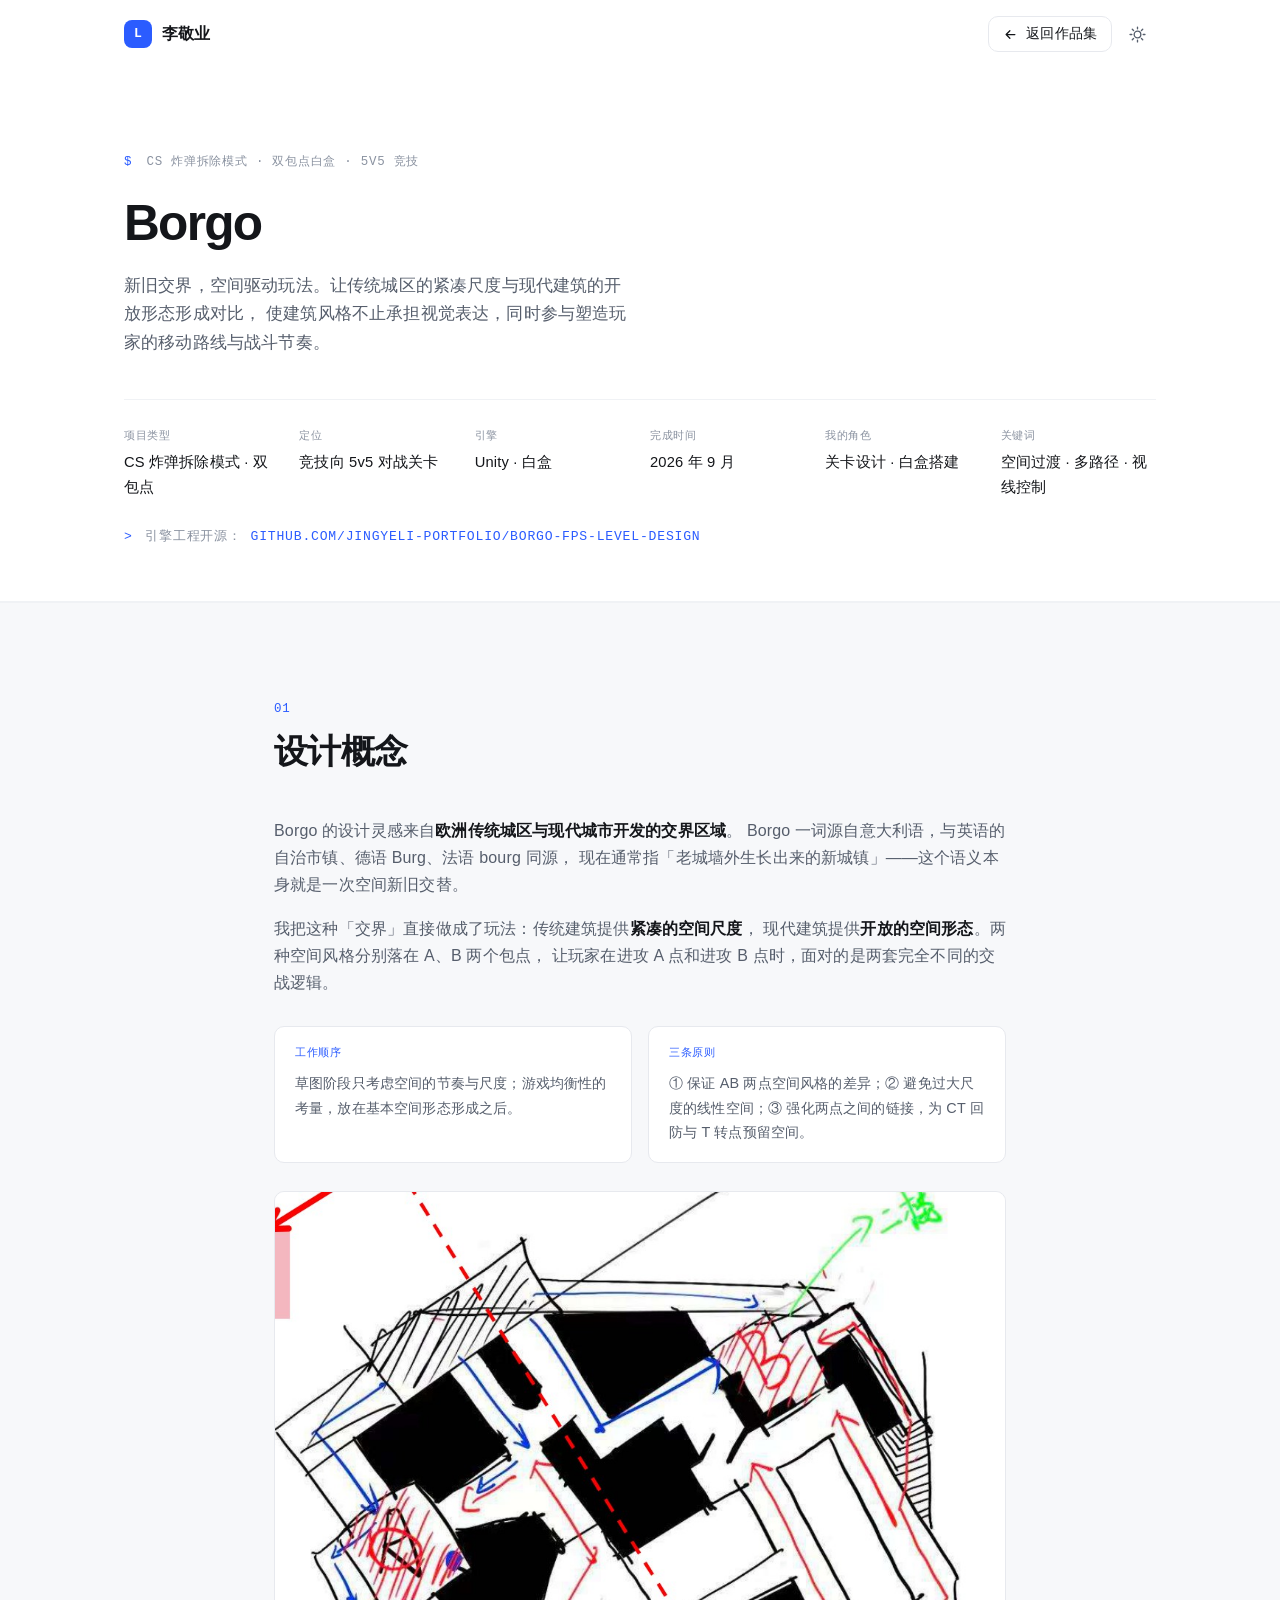
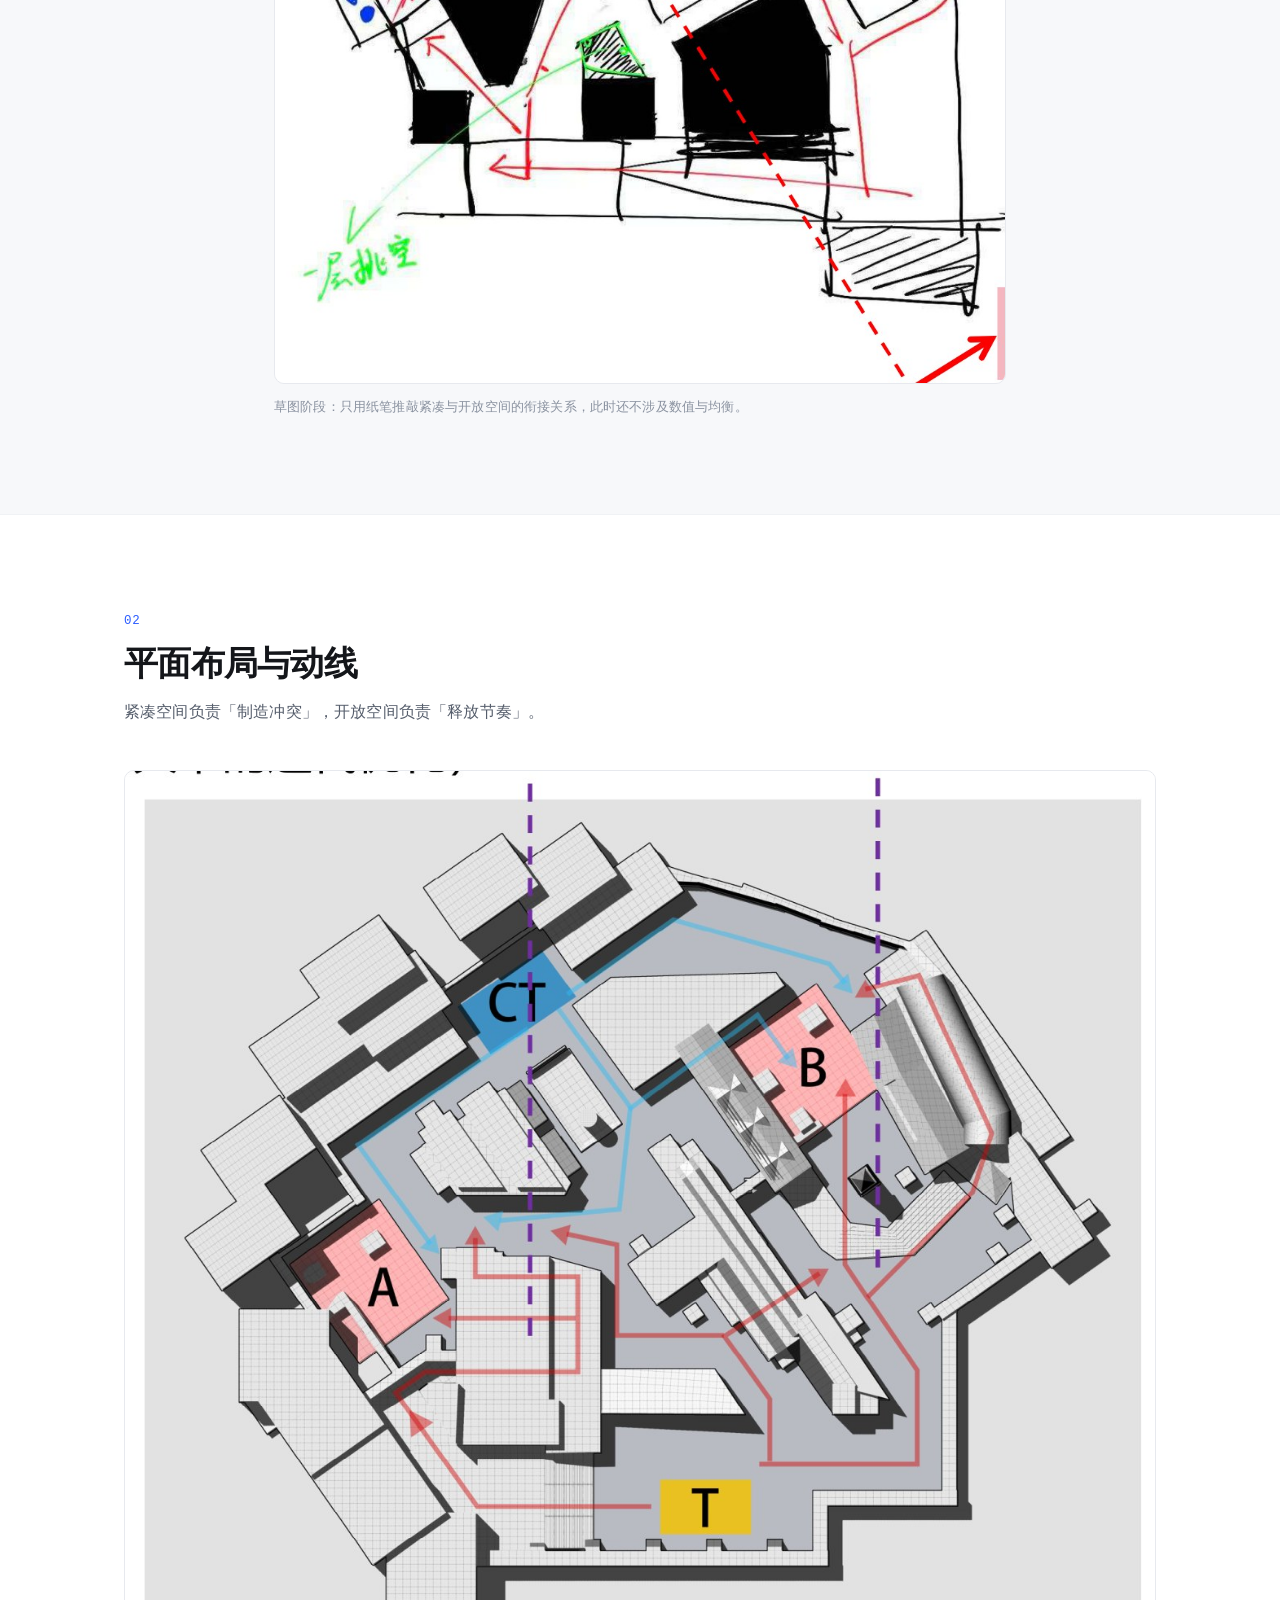
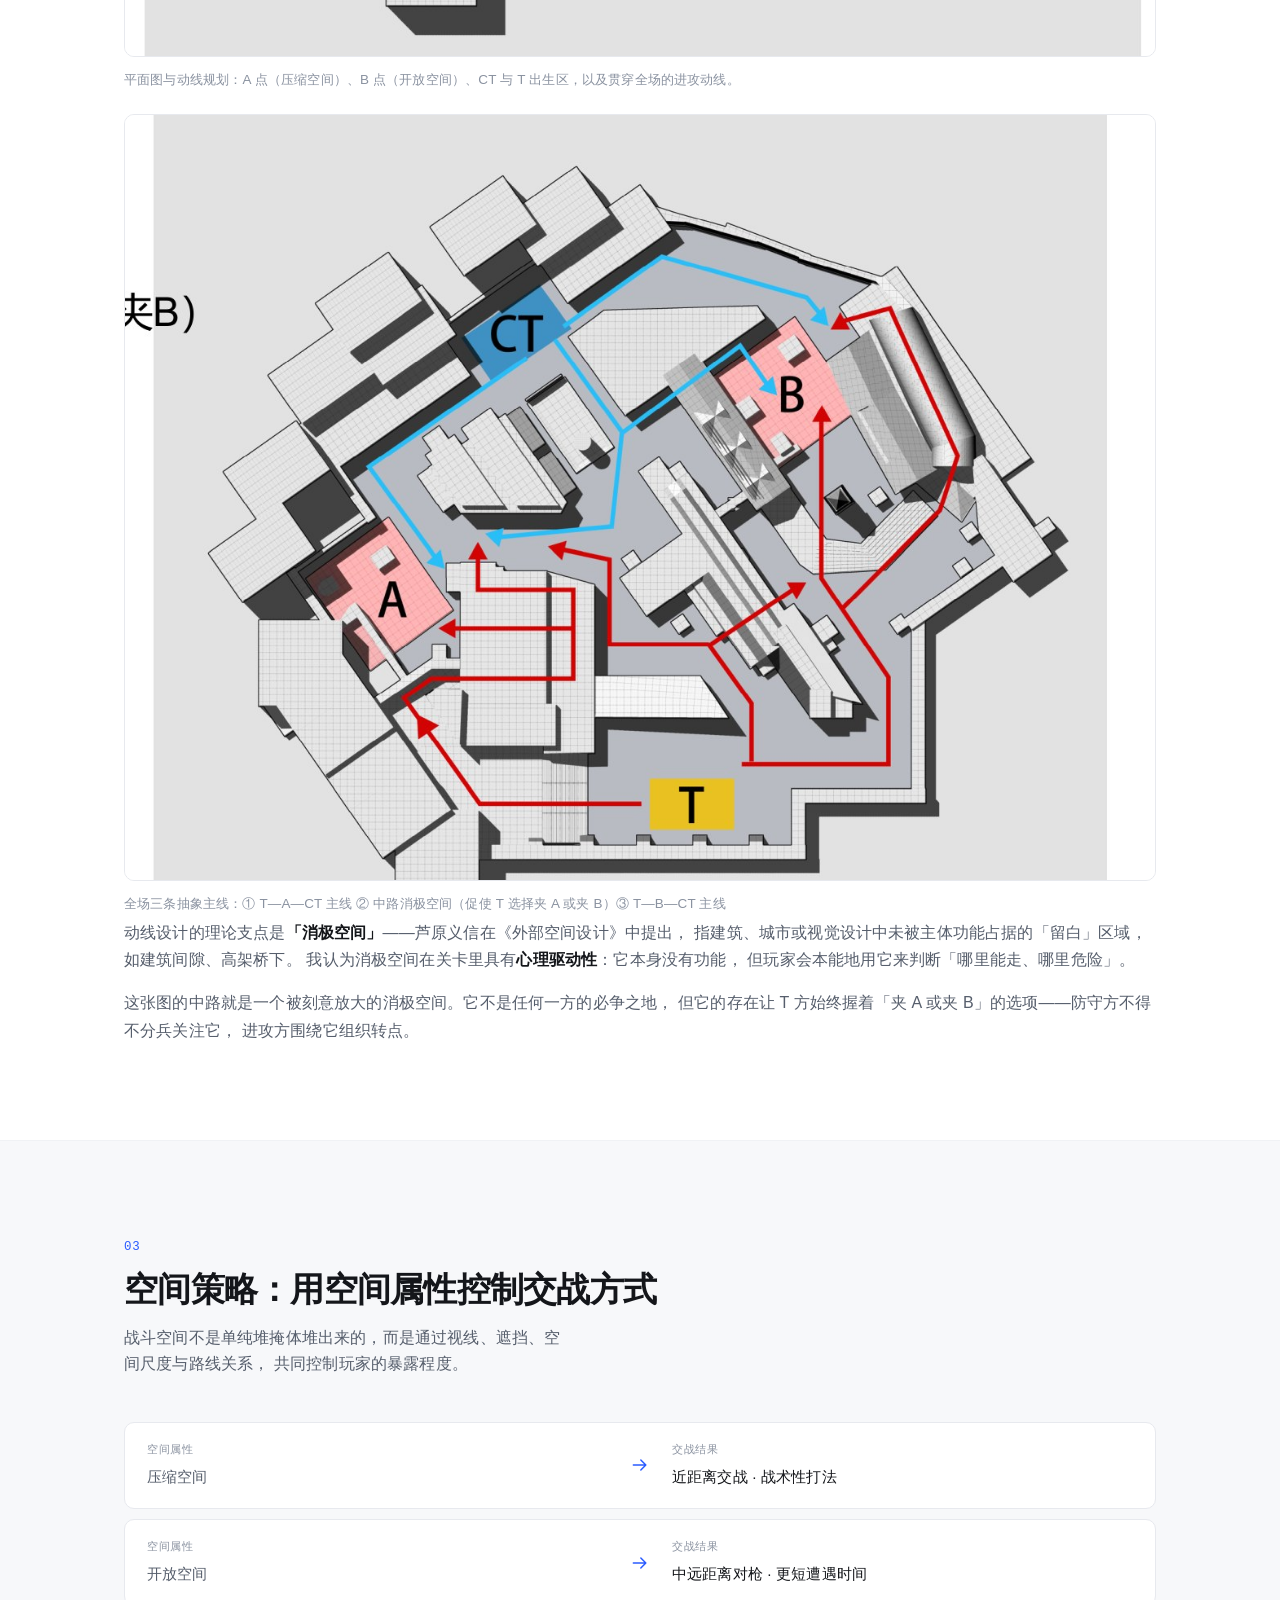
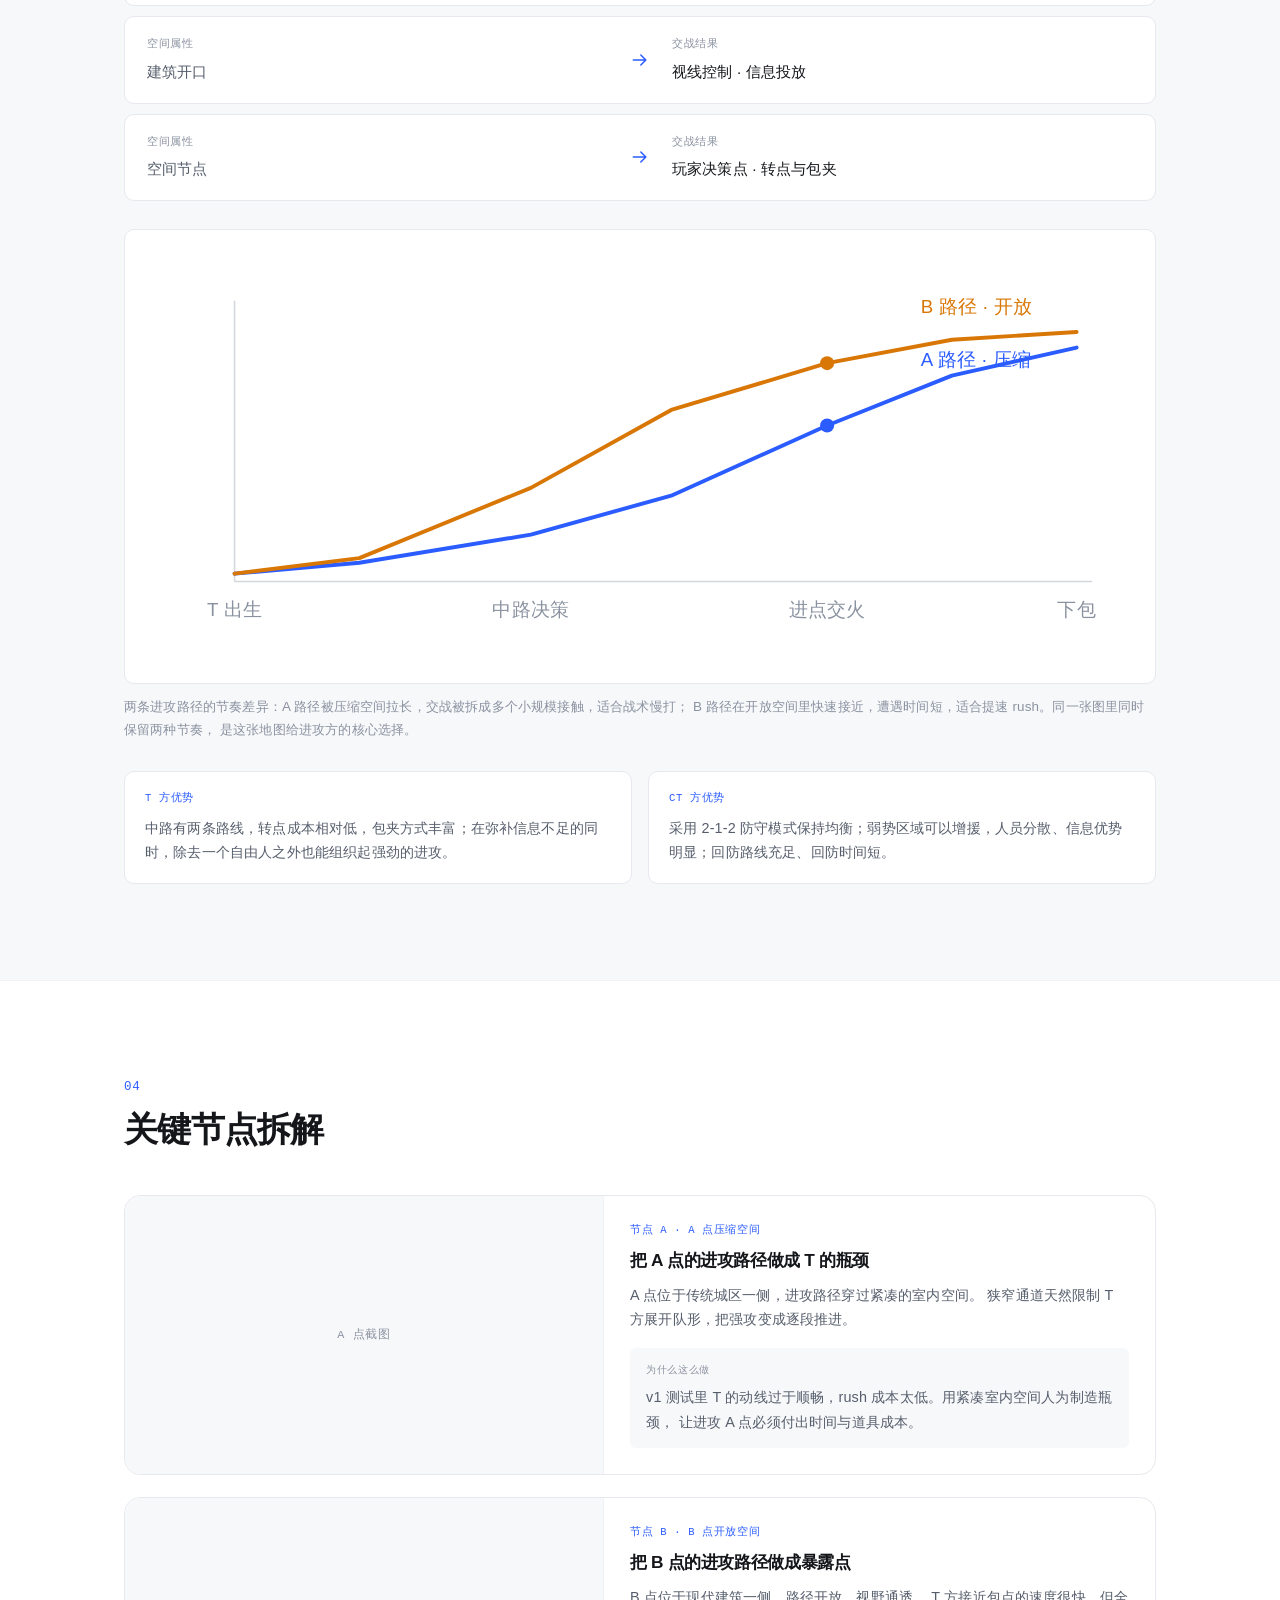
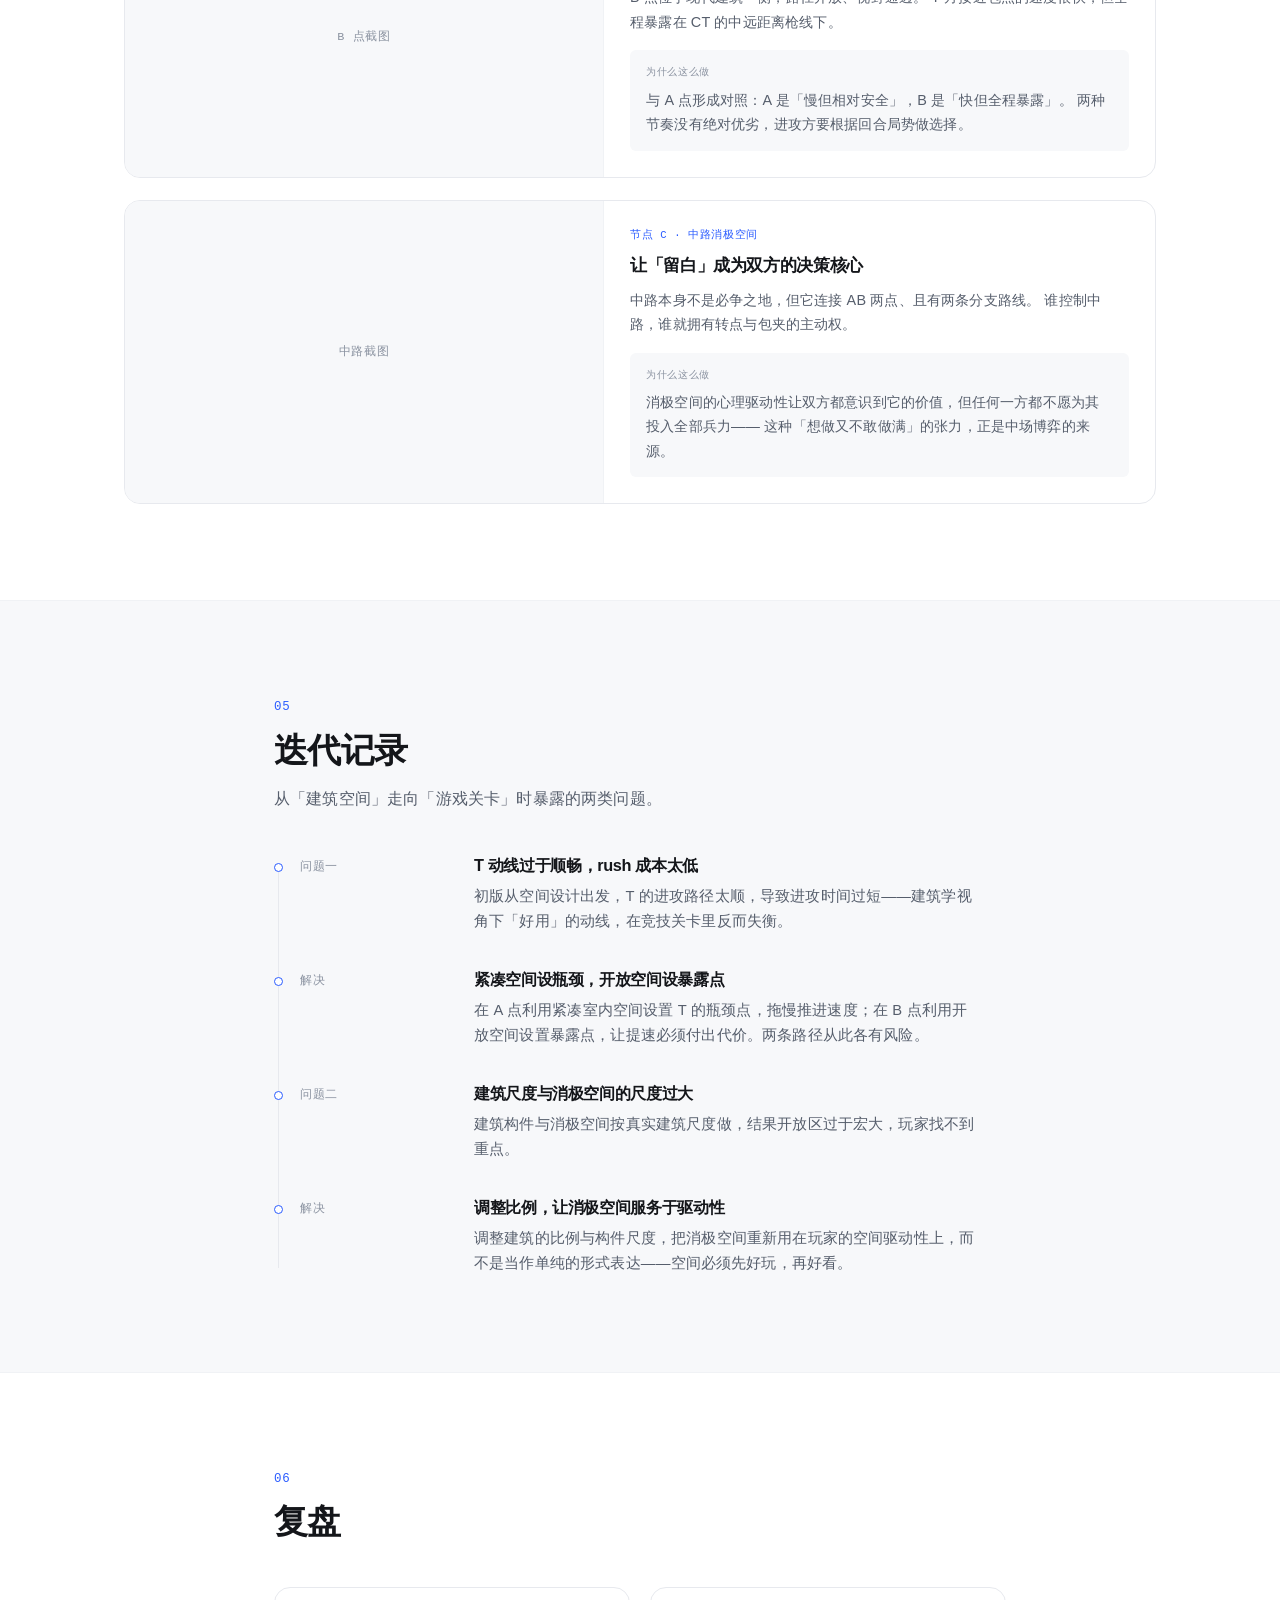
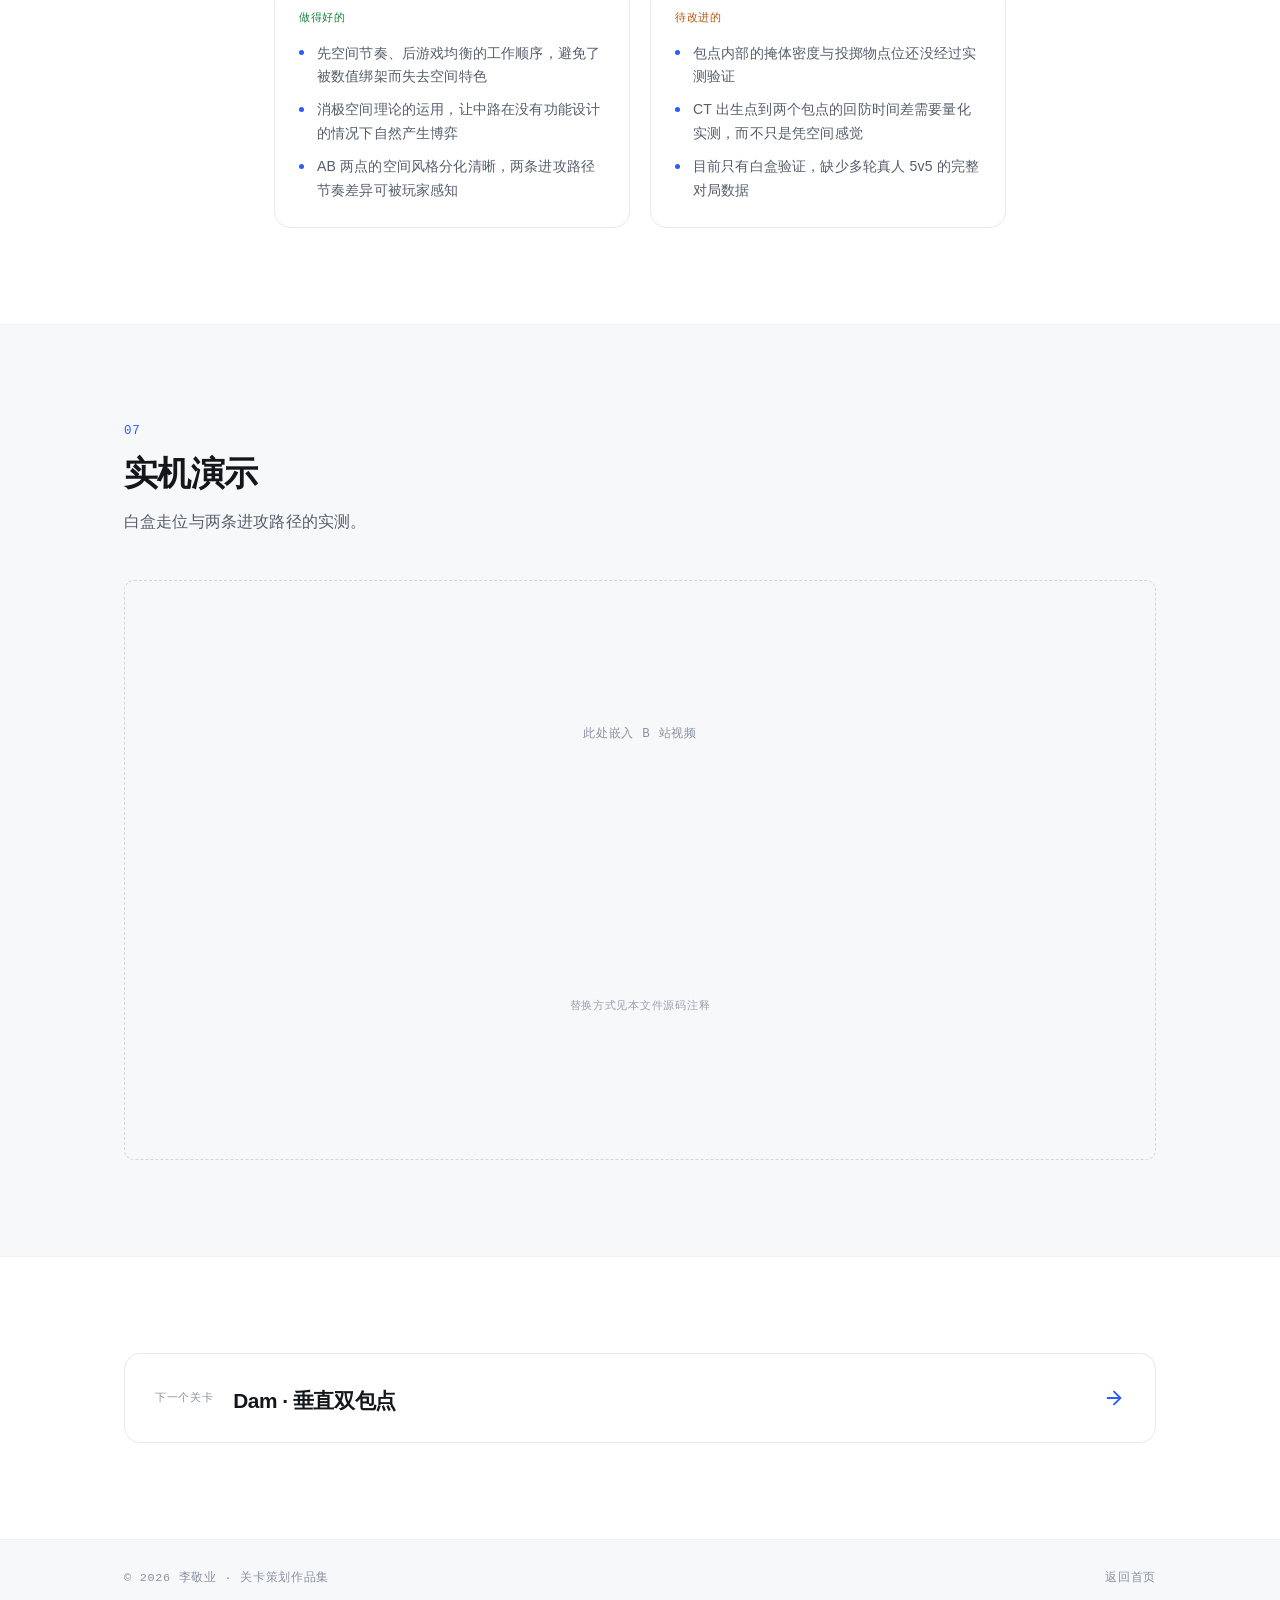
==== commit 319d9ca4: "Fix Borgo engine to Unity, link open-source project repo" ====
--- a/work-blockout-01.html
+++ b/work-blockout-01.html
@@ -67,11 +67,16 @@
       <dl class="case-meta reveal">
         <div><dt>项目类型</dt><dd>CS 炸弹拆除模式 · 双包点</dd></div>
         <div><dt>定位</dt><dd>竞技向 5v5 对战关卡</dd></div>
-        <div><dt>引擎</dt><dd>Unreal Engine 5 · 白盒</dd></div>
+        <div><dt>引擎</dt><dd>Unity · 白盒</dd></div>
         <div><dt>完成时间</dt><dd>2026 年 9 月</dd></div>
         <div><dt>我的角色</dt><dd>关卡设计 · 白盒搭建</dd></div>
         <div><dt>关键词</dt><dd>空间过渡 · 多路径 · 视线控制</dd></div>
       </dl>
+
+      <p class="case-repo mono reveal">
+        <span class="prompt">&gt;</span> 引擎工程开源：
+        <a href="https://github.com/JingyeLi-Portfolio/Borgo-FPS-Level-Design" target="_blank" rel="noopener">github.com/JingyeLi-Portfolio/Borgo-FPS-Level-Design</a>
+      </p>
     </div>
   </section>
 
--- a/assets/css/style.css
+++ b/assets/css/style.css
@@ -946,6 +946,16 @@
 }
 .case-meta dd { font-size: .92rem; font-weight: 540; }
 
+.case-repo {
+  margin-top: 26px;
+  font-size: .82rem;
+  color: var(--text-faint);
+  word-break: break-all;
+}
+.case-repo .prompt { color: var(--accent); margin-right: 4px; }
+.case-repo a { color: var(--accent); text-decoration: none; border-bottom: 1px solid transparent; }
+.case-repo a:hover { border-bottom-color: var(--accent); }
+
 .container-narrow { max-width: 780px; }
 
 /* --- 正文与提示块 --- */
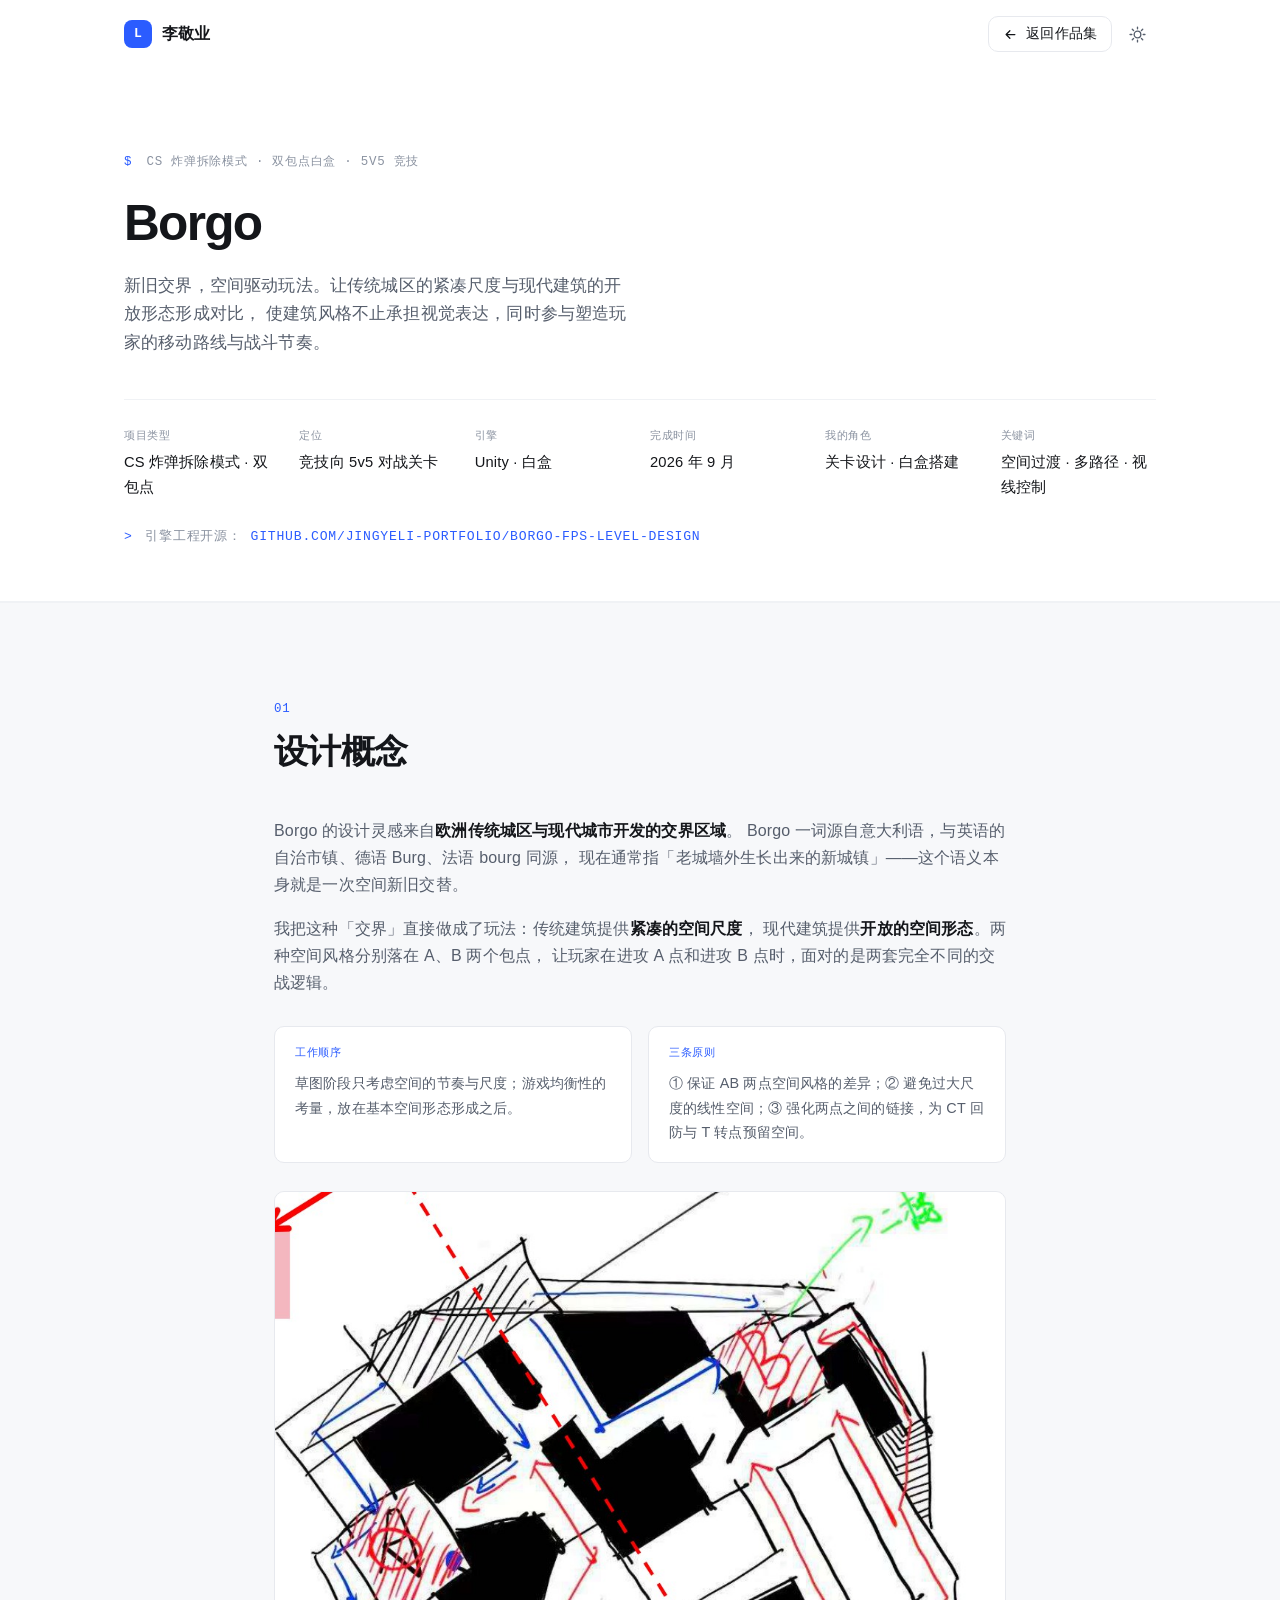
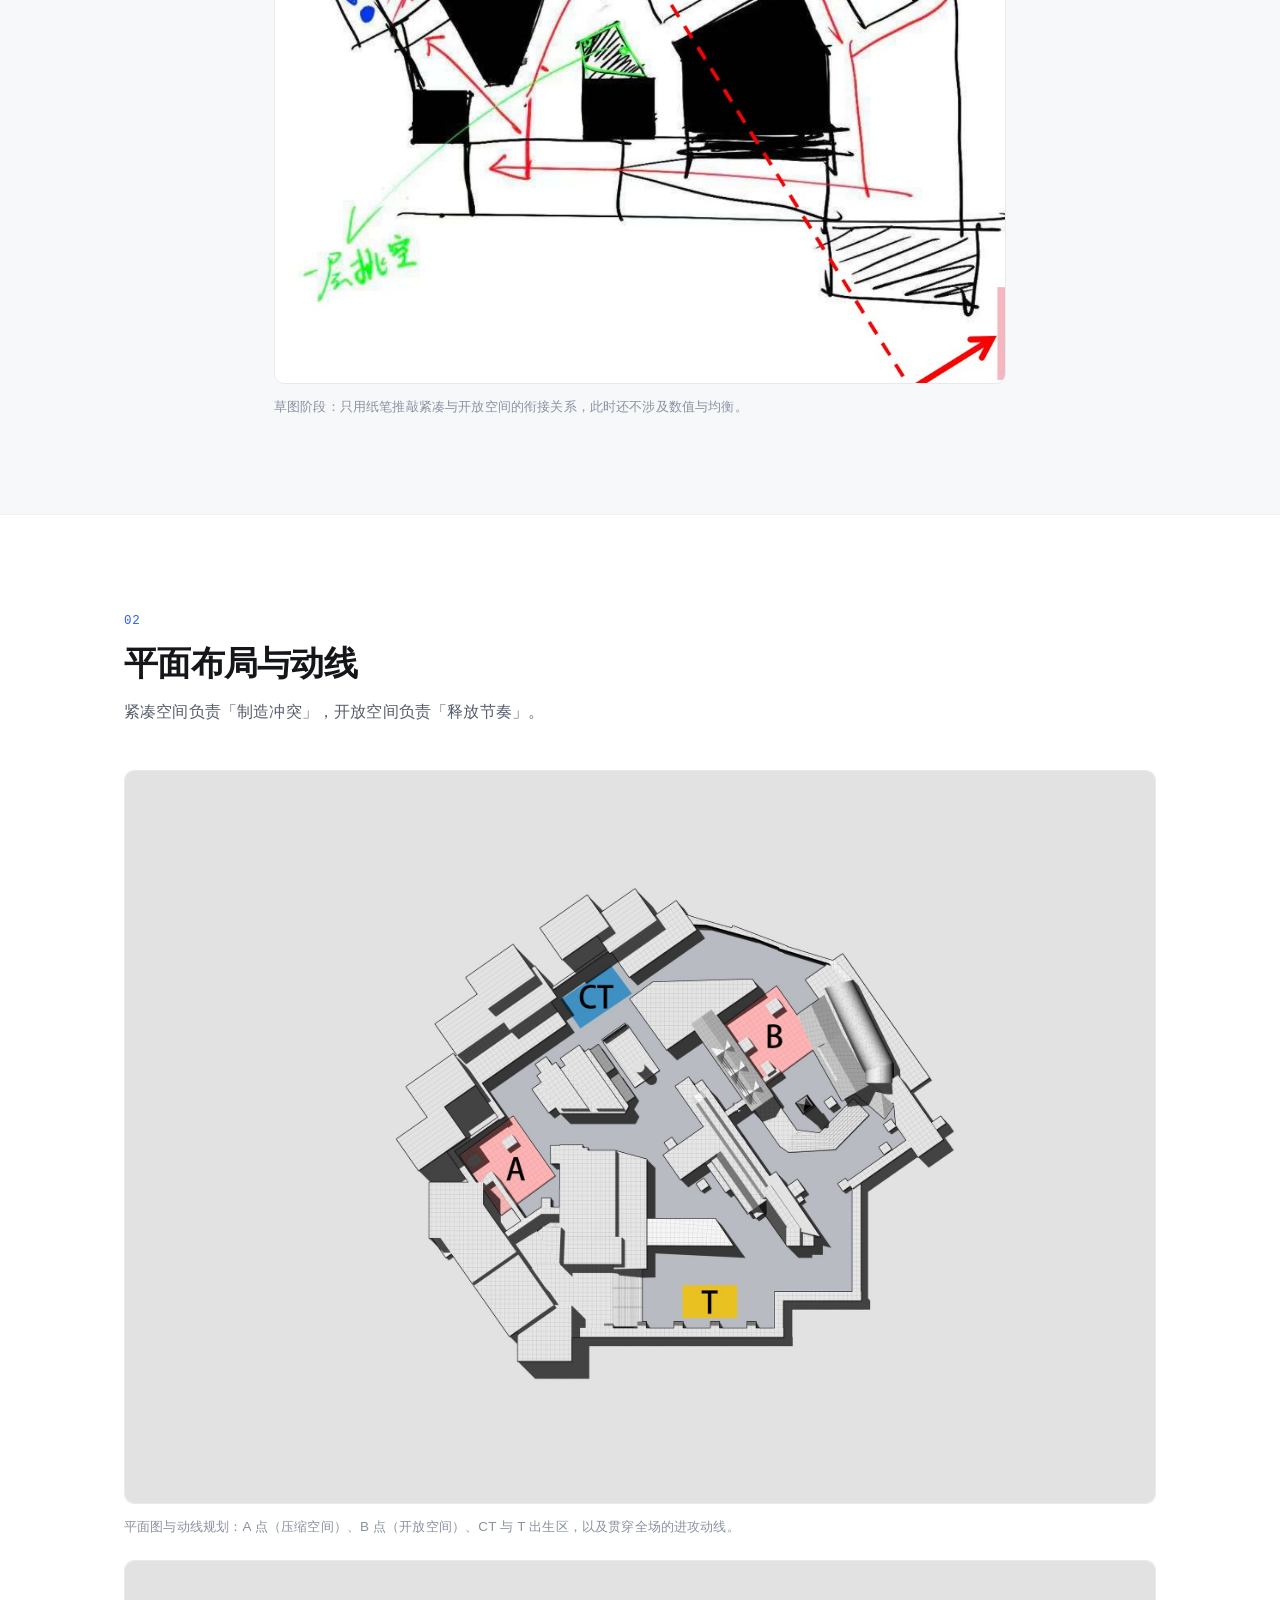
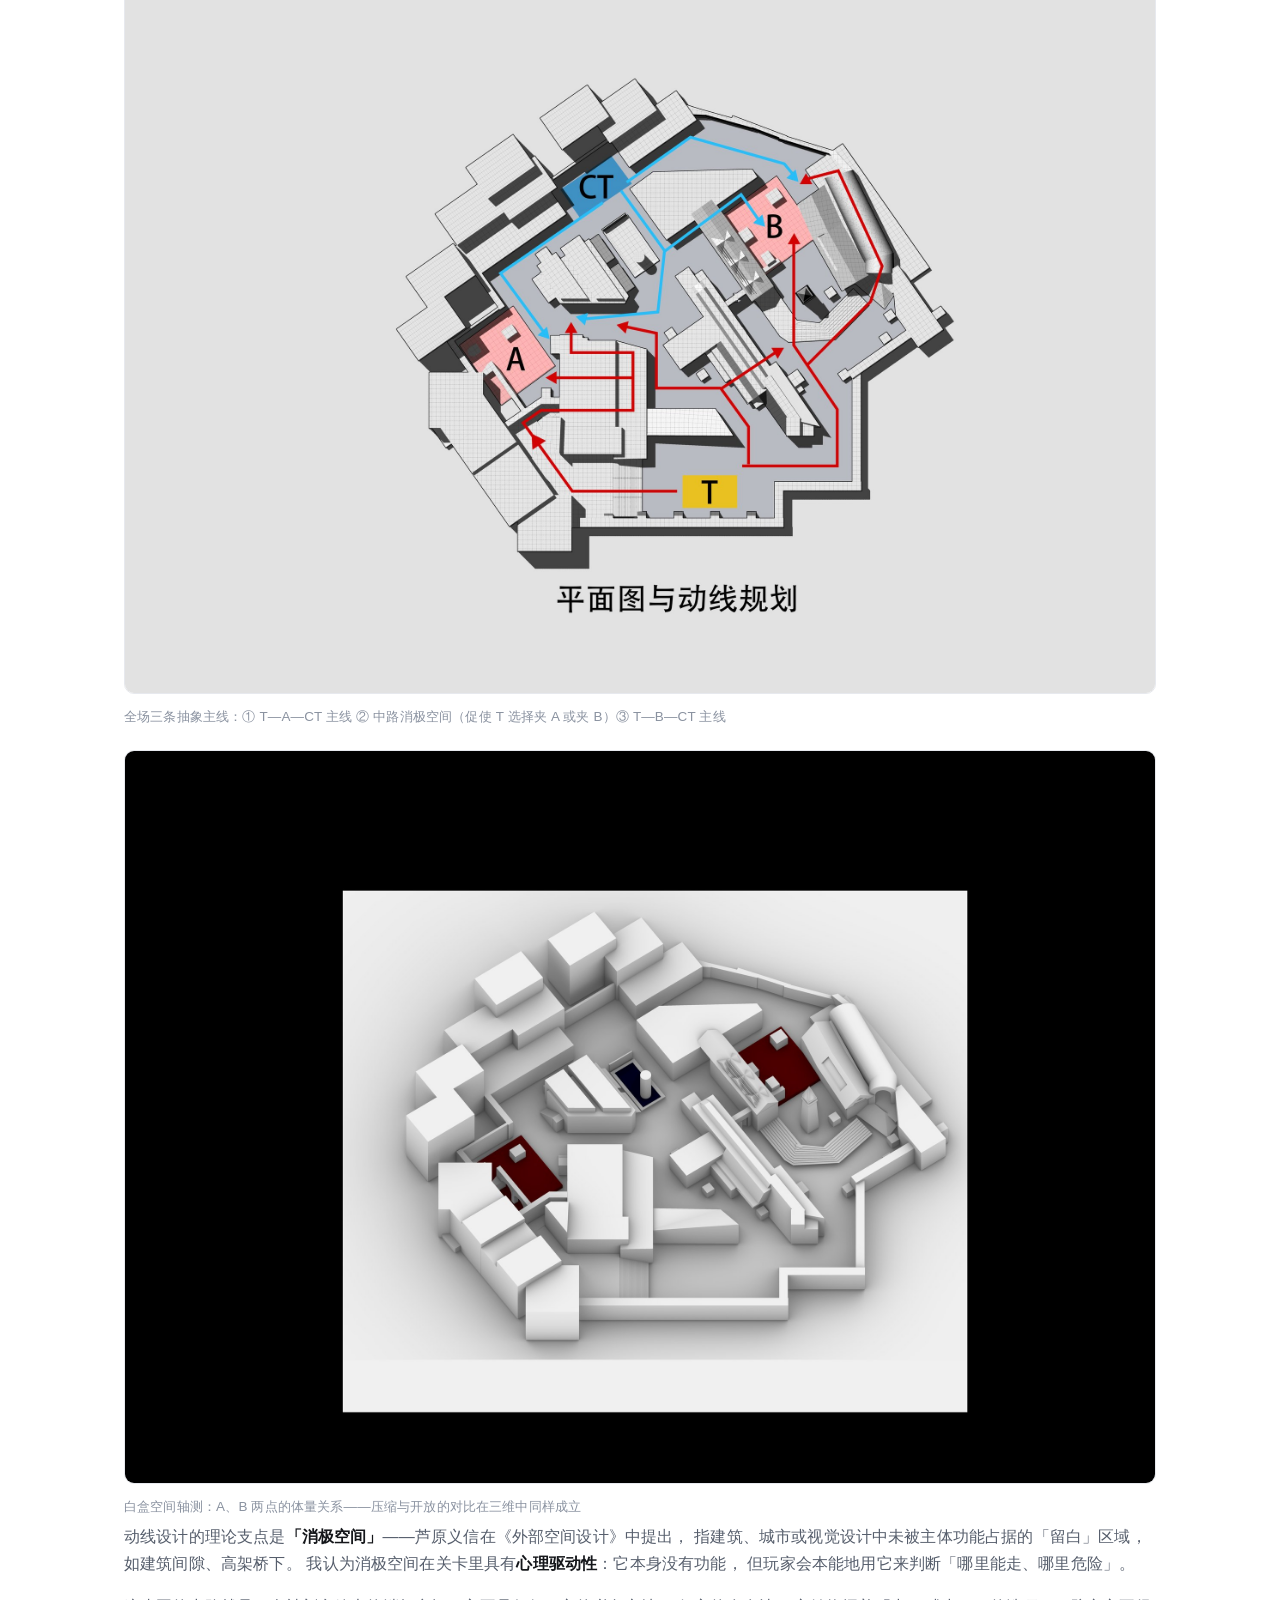
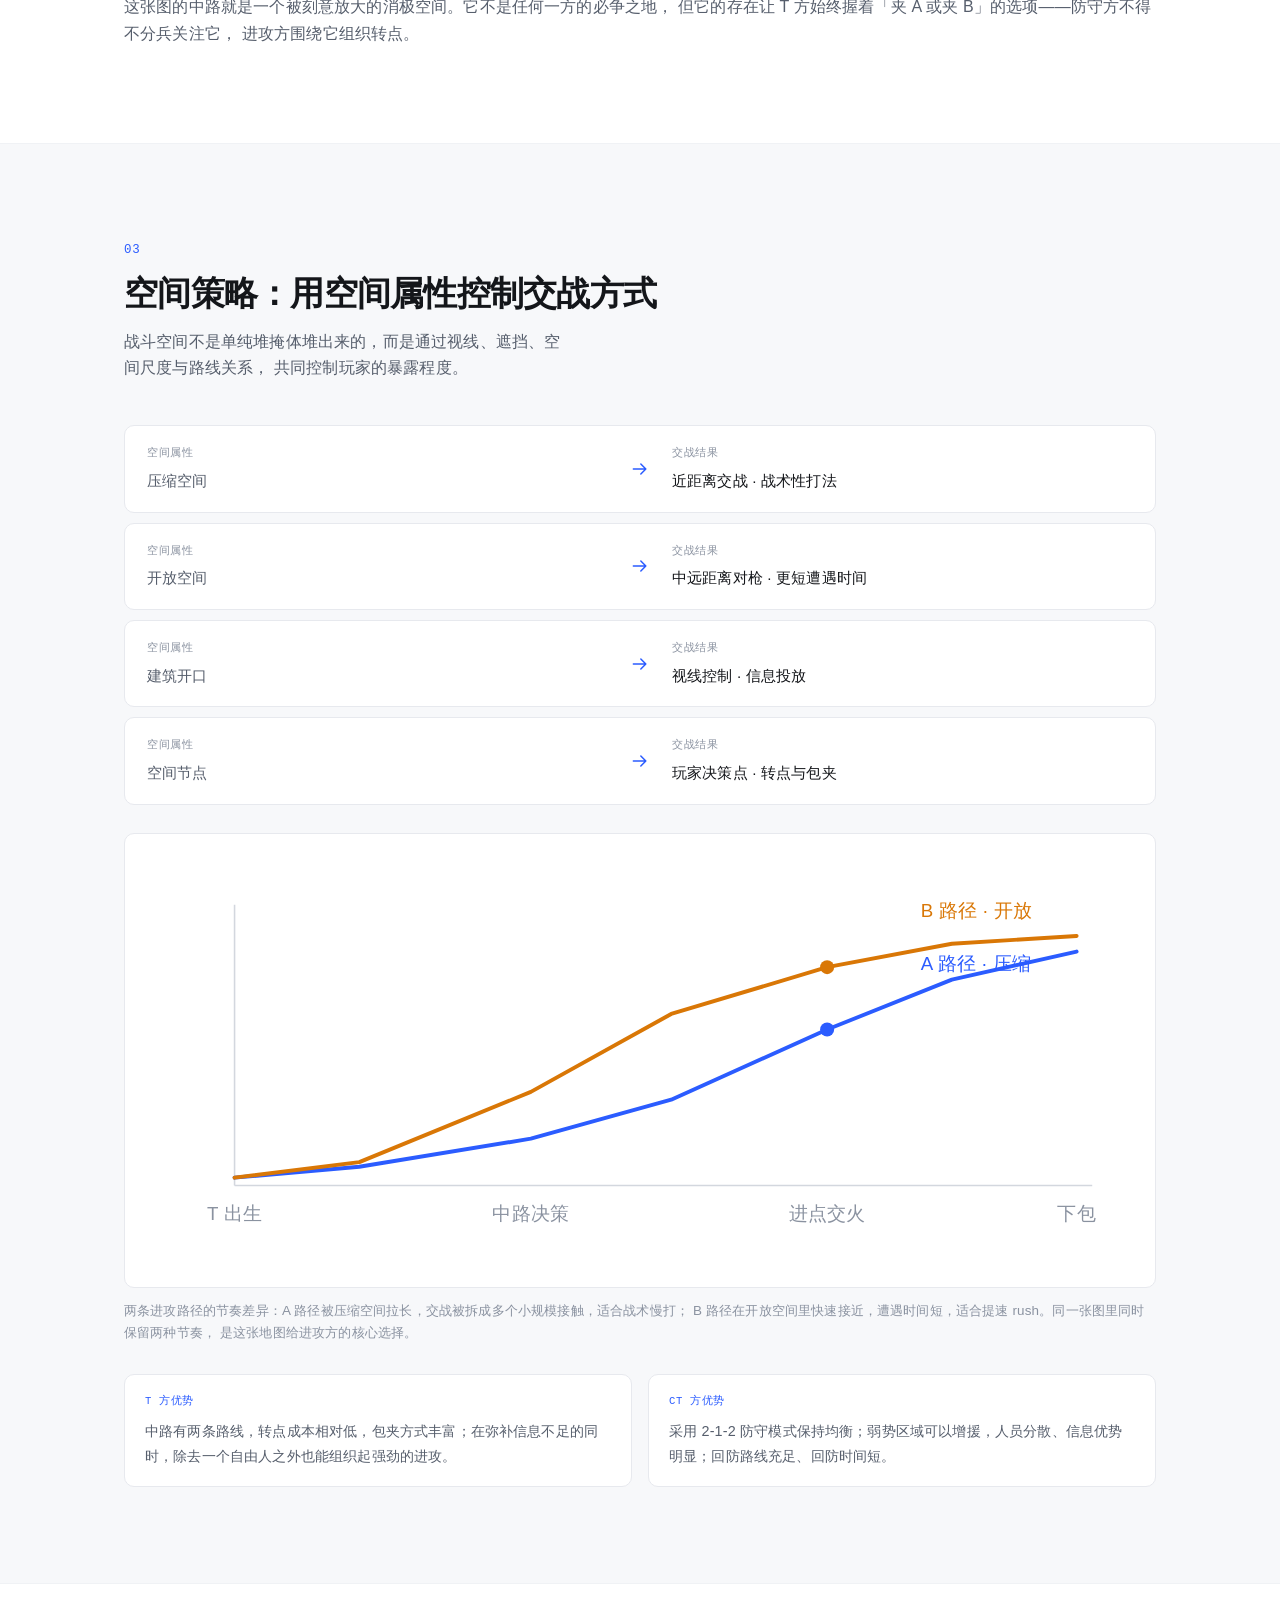
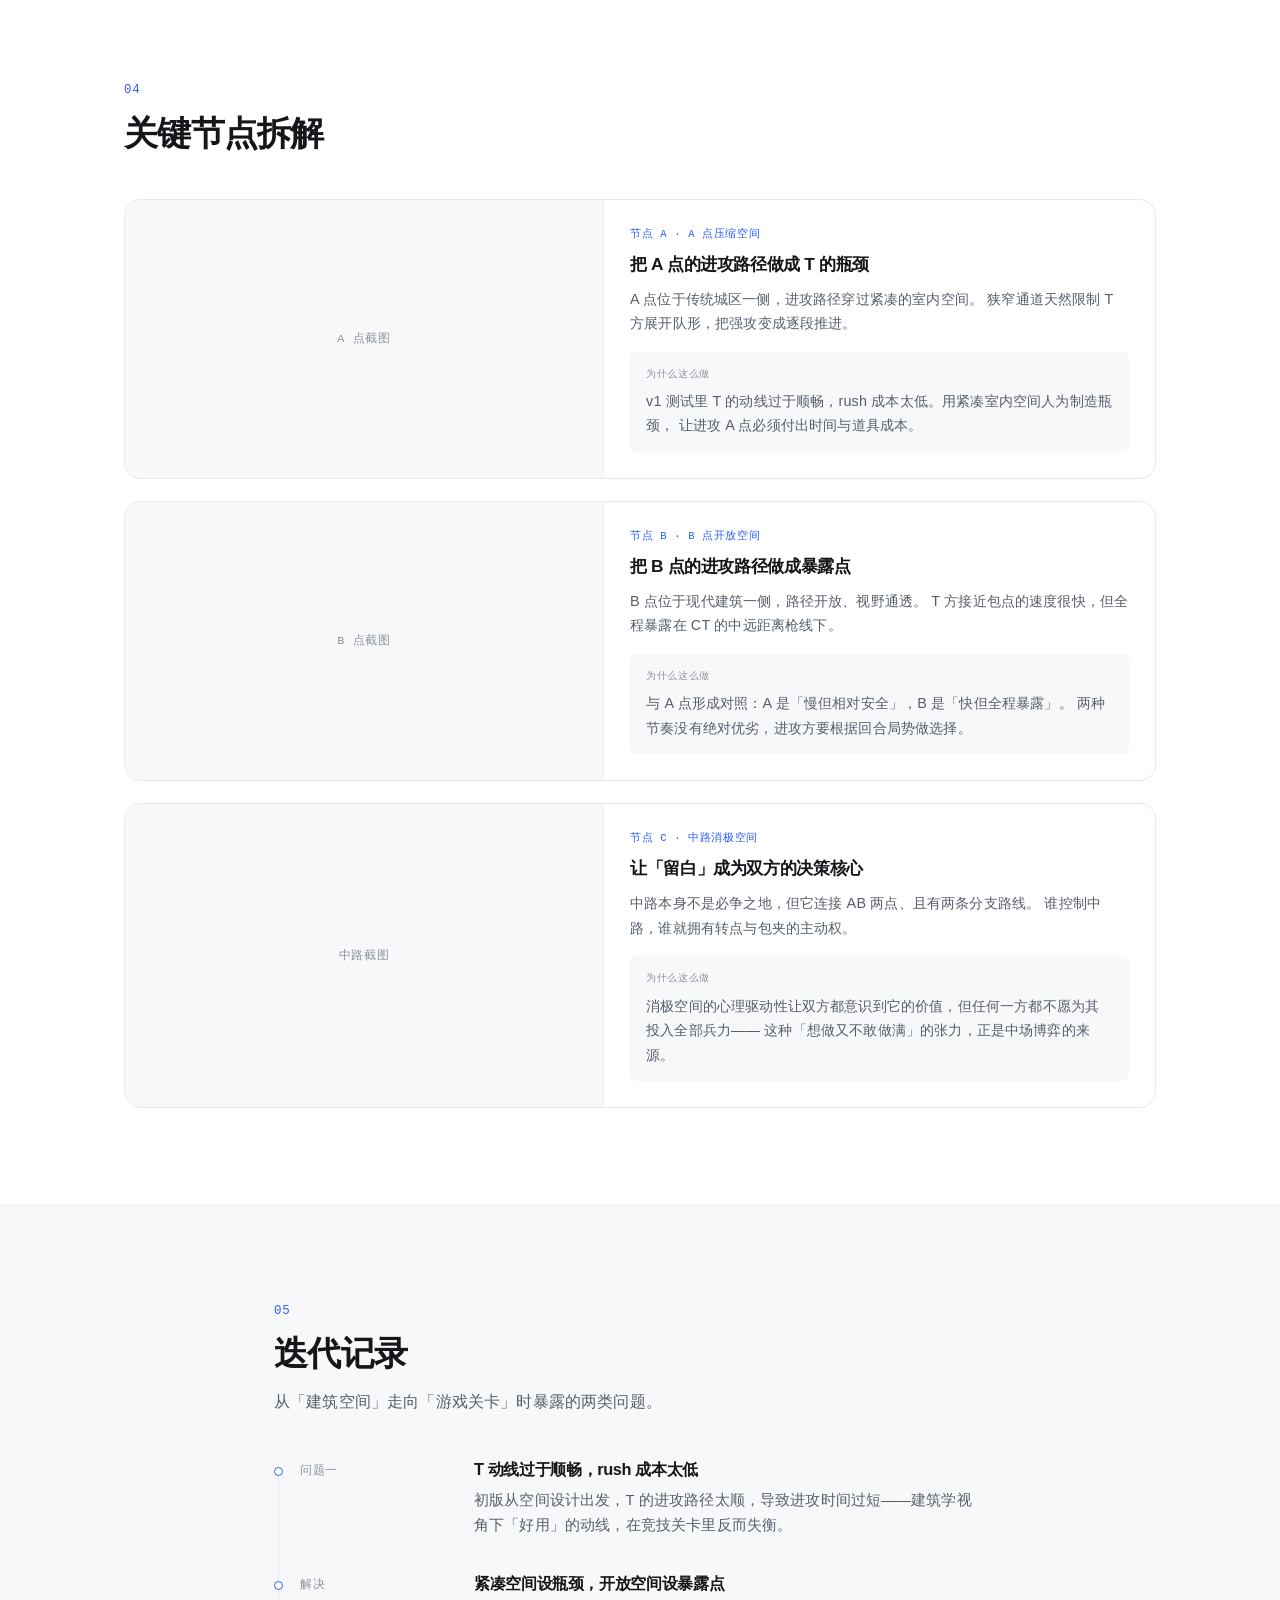
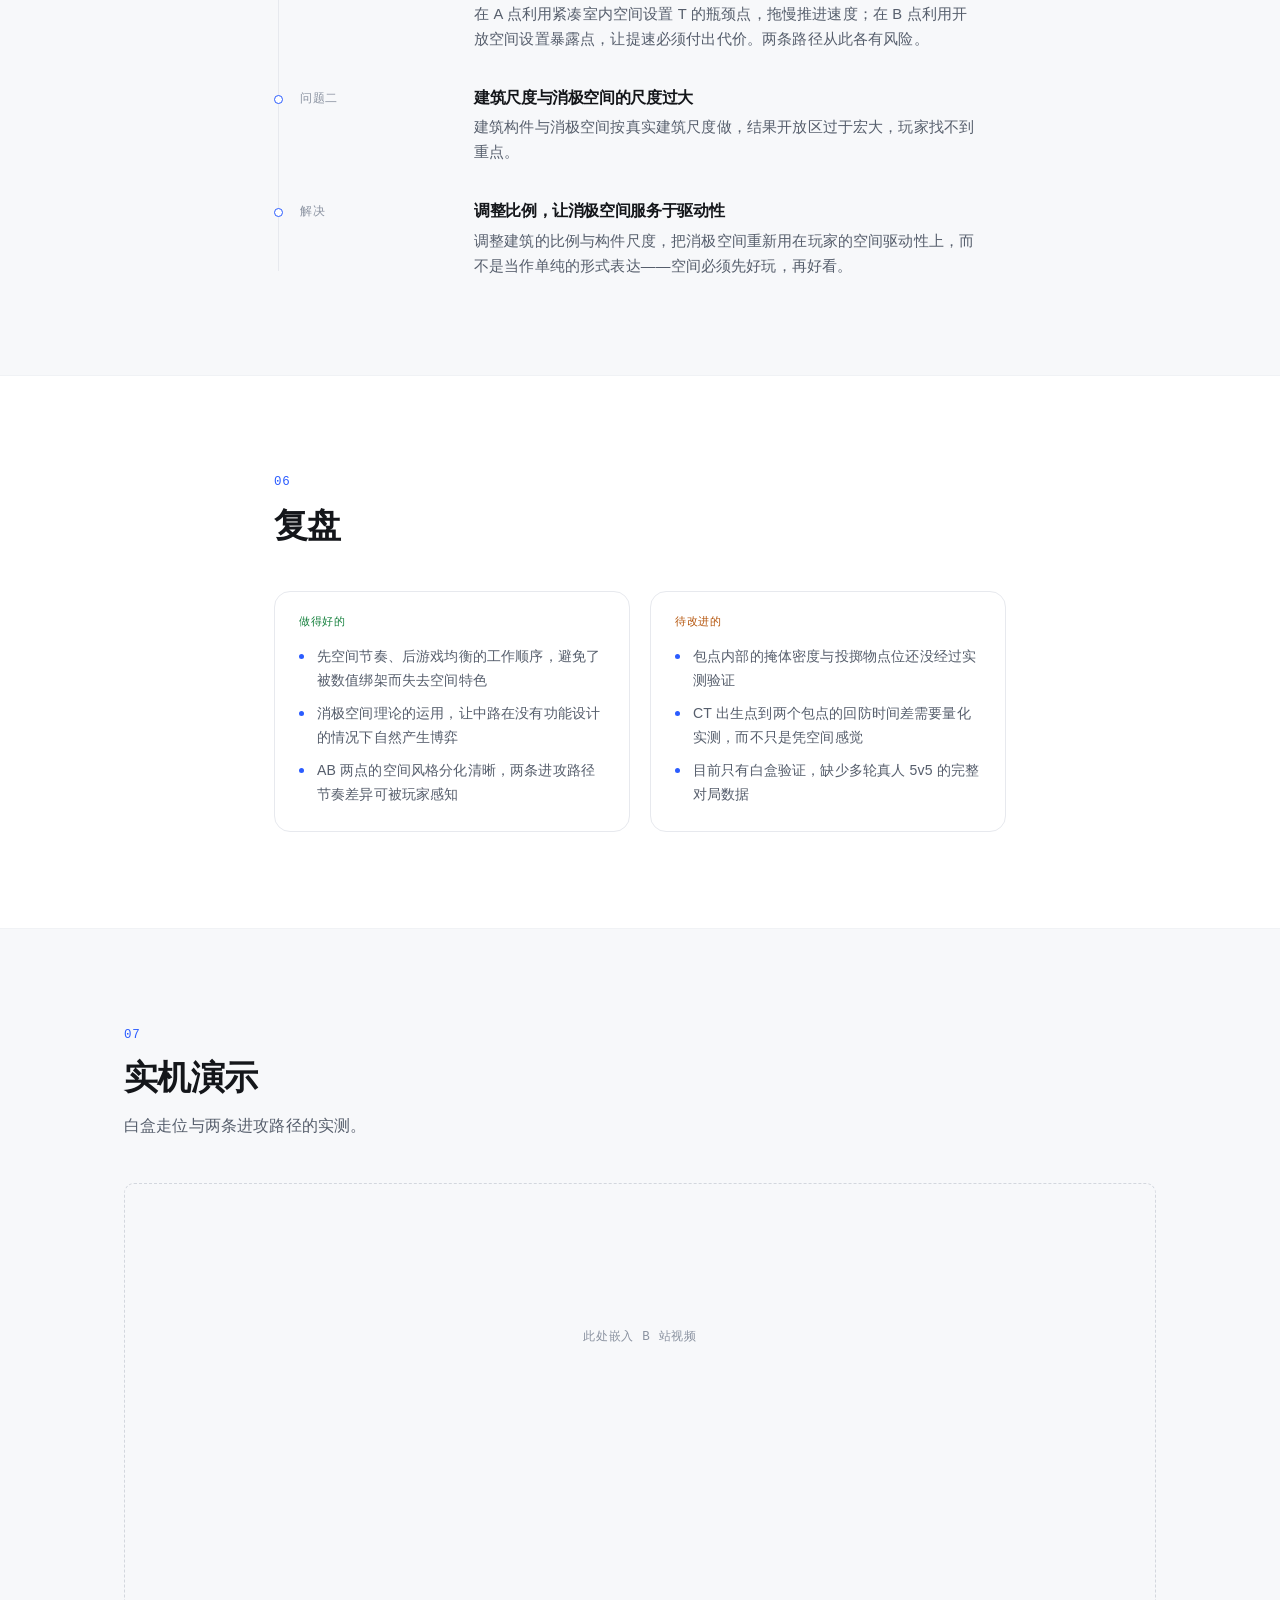
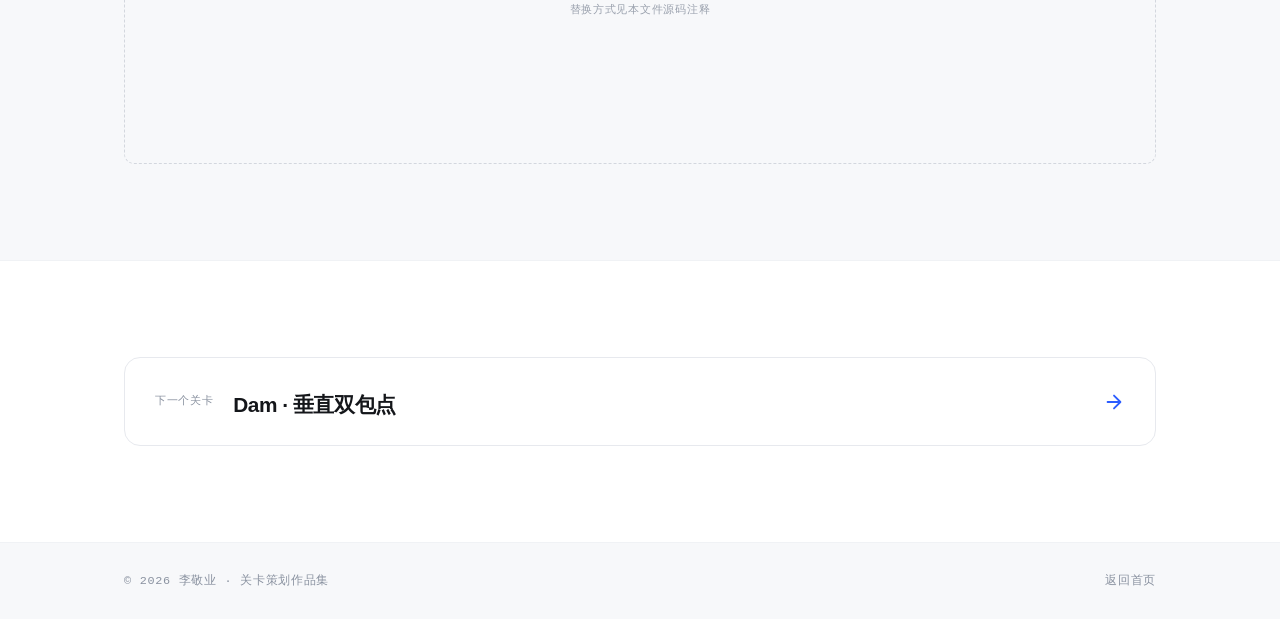
==== commit e632a787: "Replace with uncropped original figures, add Borgo/Dam axonometrics and Dam B1 plan" ====
--- a/work-blockout-01.html
+++ b/work-blockout-01.html
@@ -141,6 +141,13 @@
         </figcaption>
       </figure>
 
+      <figure class="figure-block reveal" style="margin-top: 22px;">
+        <img src="assets/img/borgo-axo.jpg" alt="Borgo 白盒空间轴测" />
+        <figcaption>
+          白盒空间轴测：A、B 两点的体量关系——压缩与开放的对比在三维中同样成立
+        </figcaption>
+      </figure>
+
       <div class="prose reveal">
         <p>
           动线设计的理论支点是<strong>「消极空间」</strong>——芦原义信在《外部空间设计》中提出，
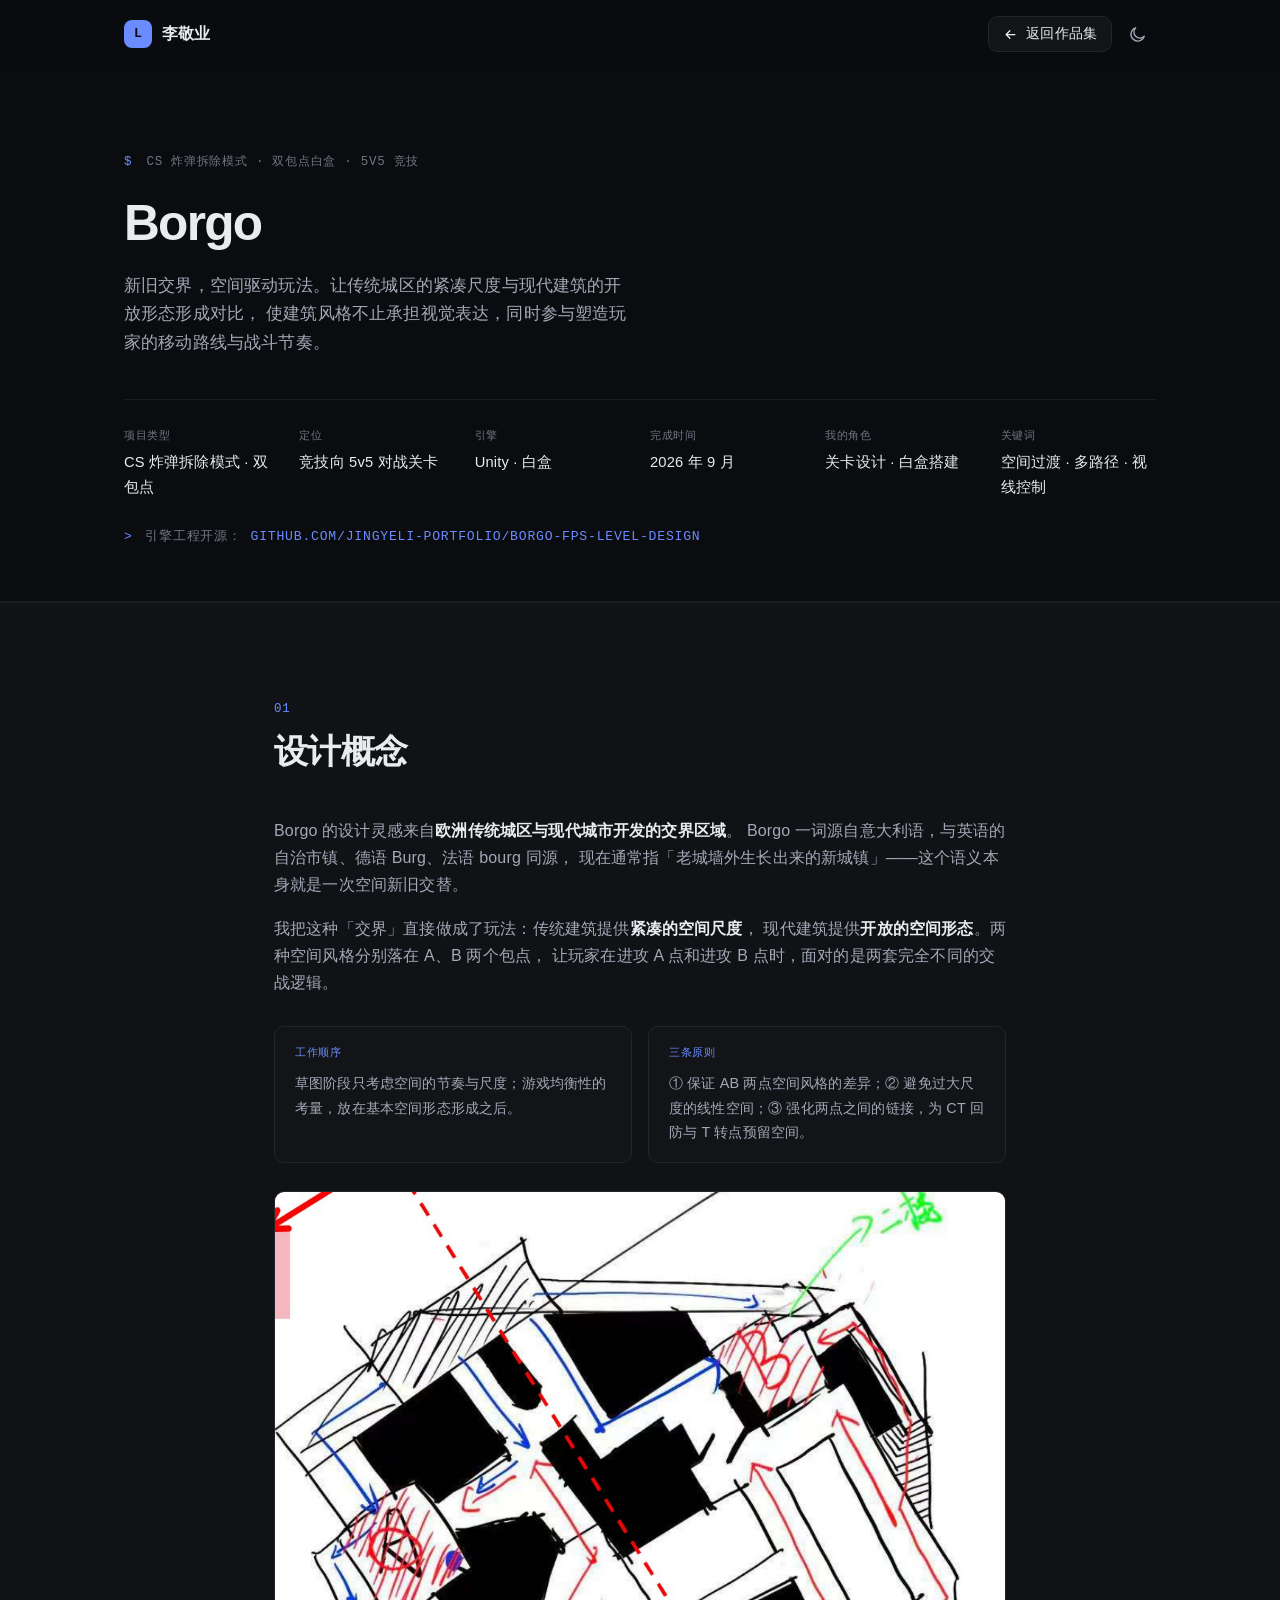
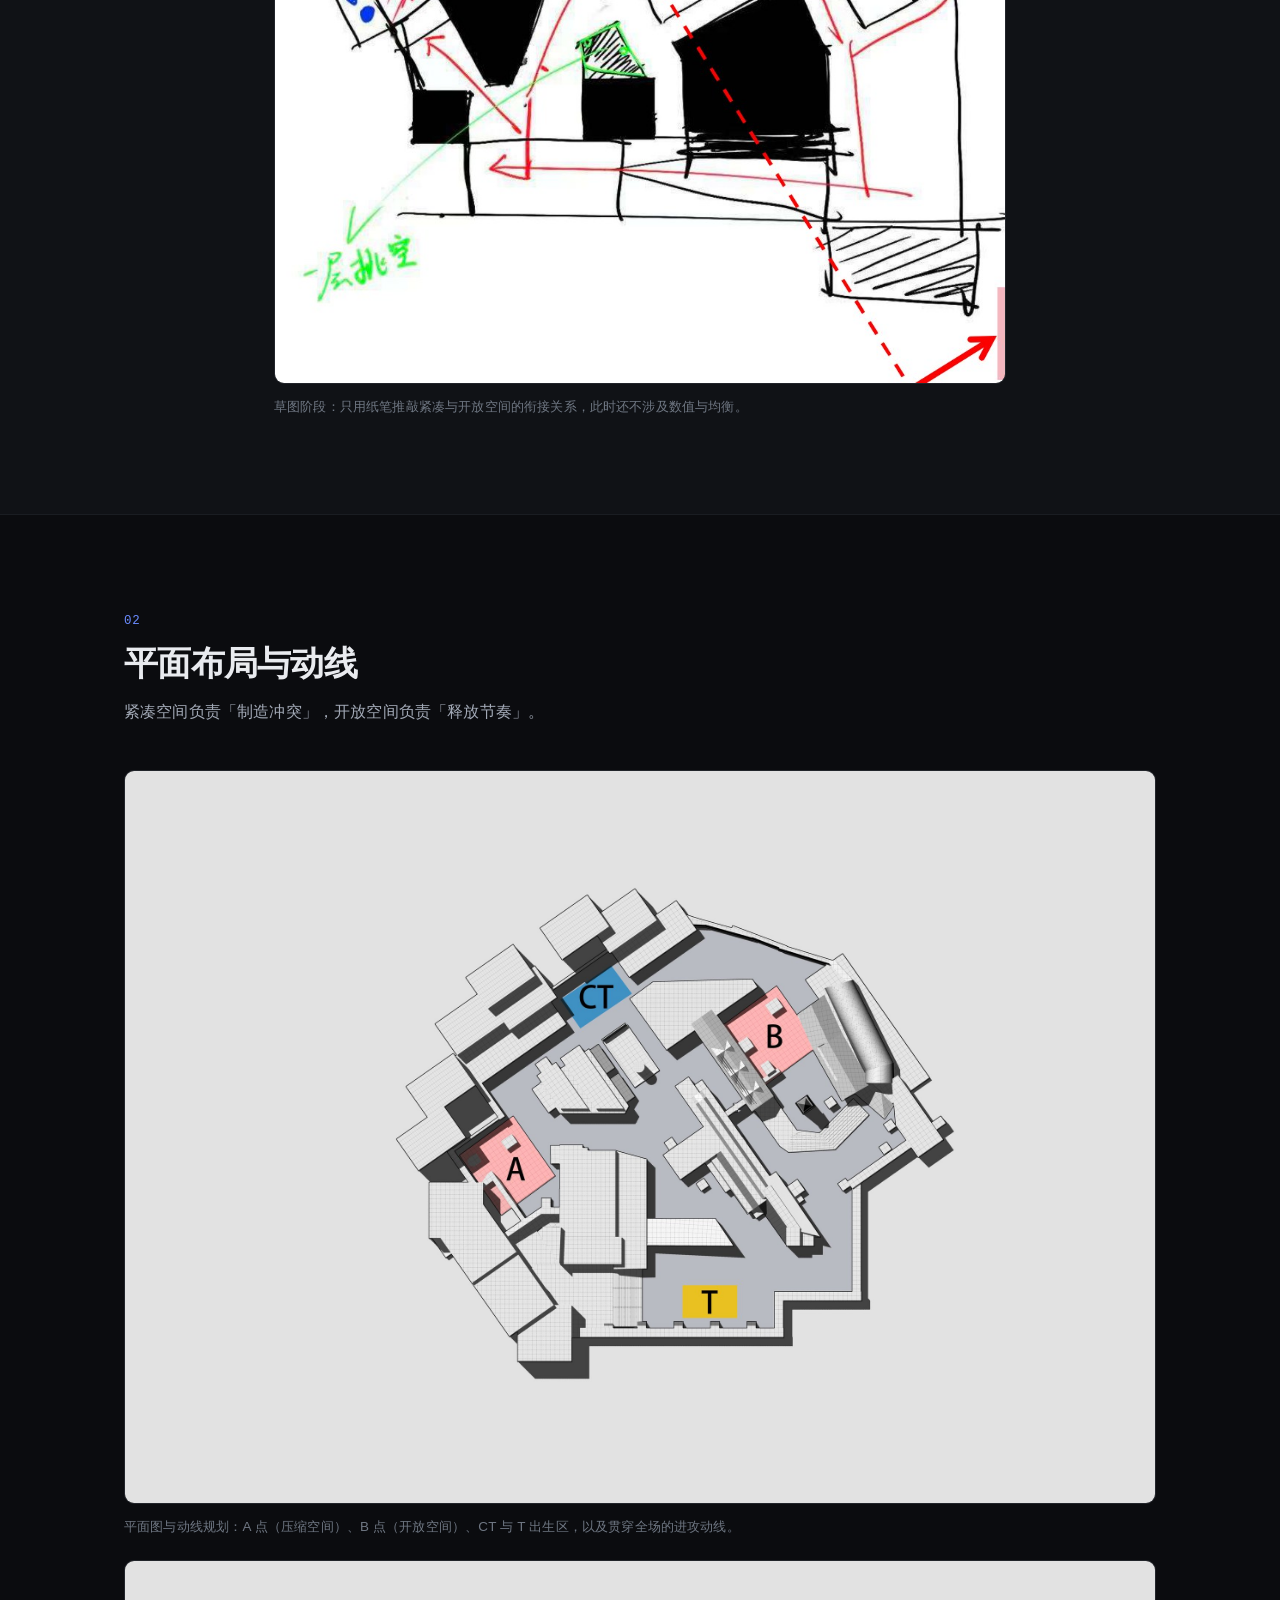
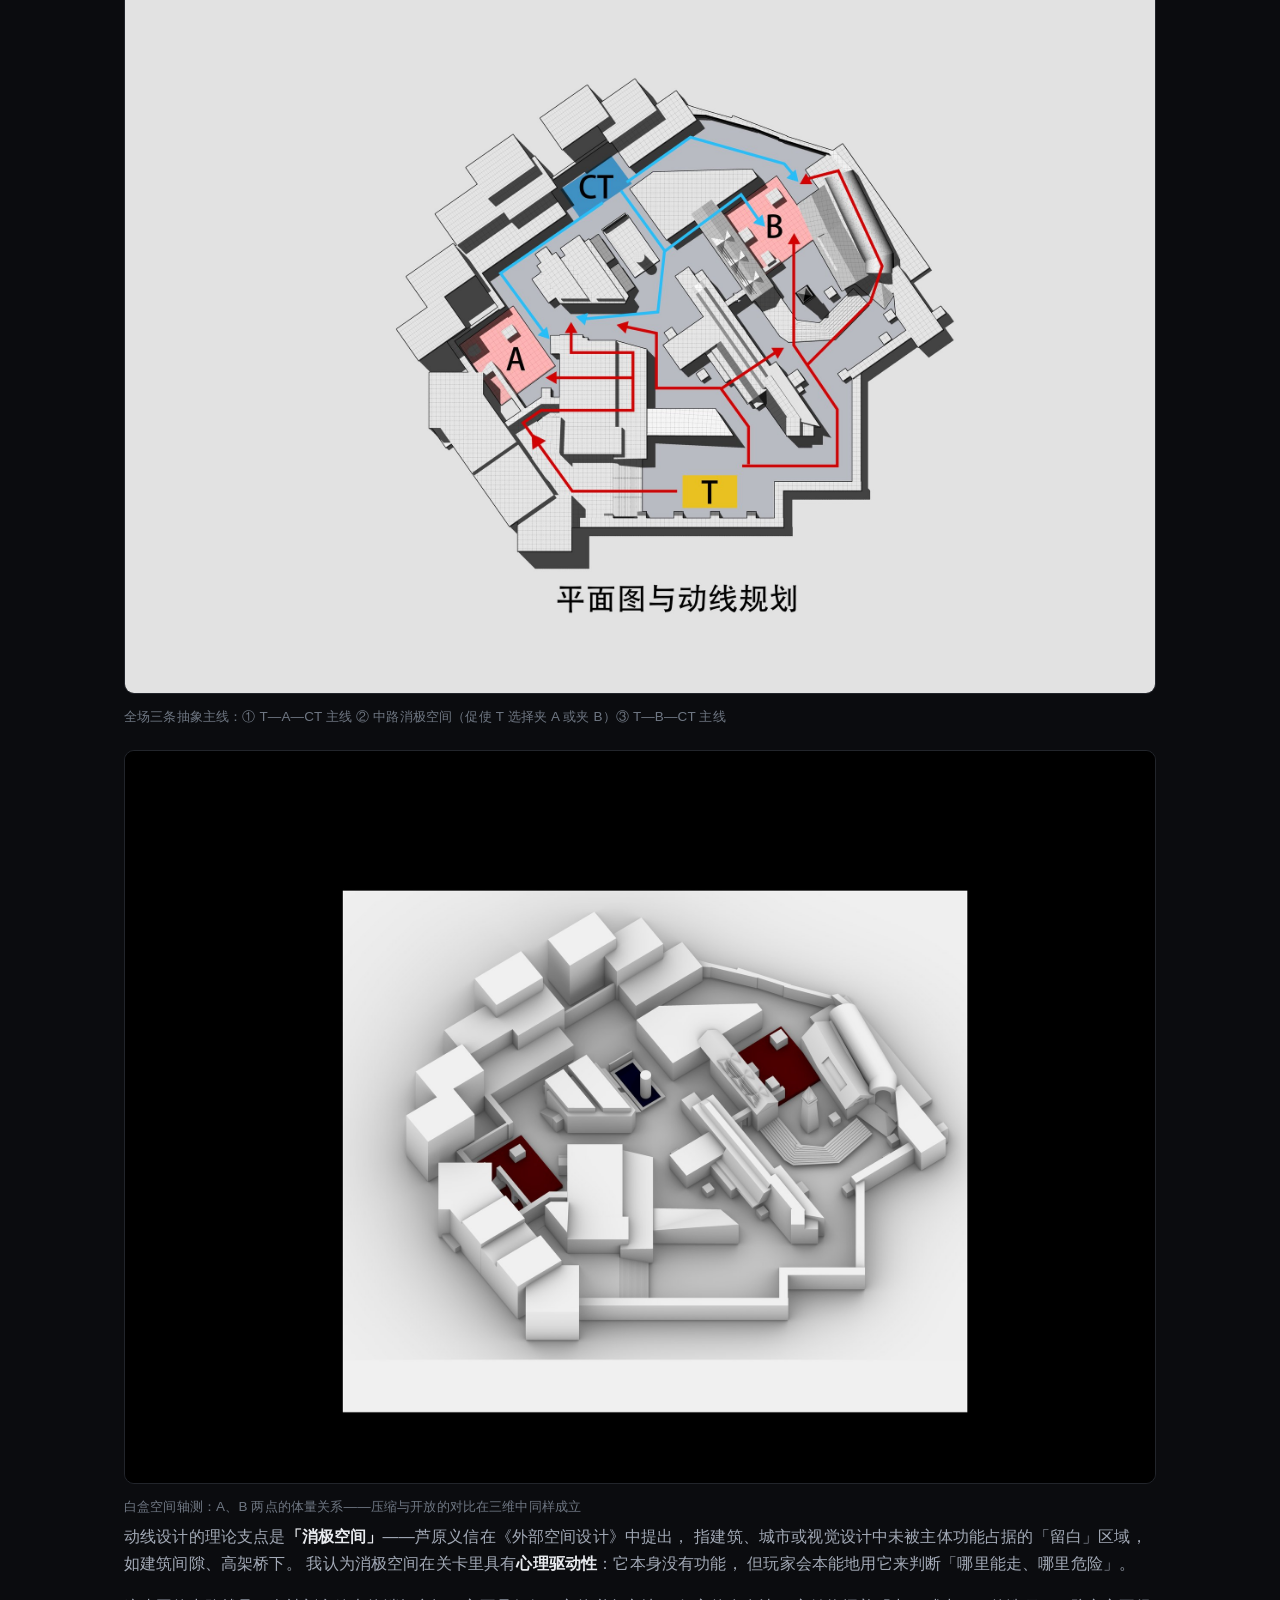
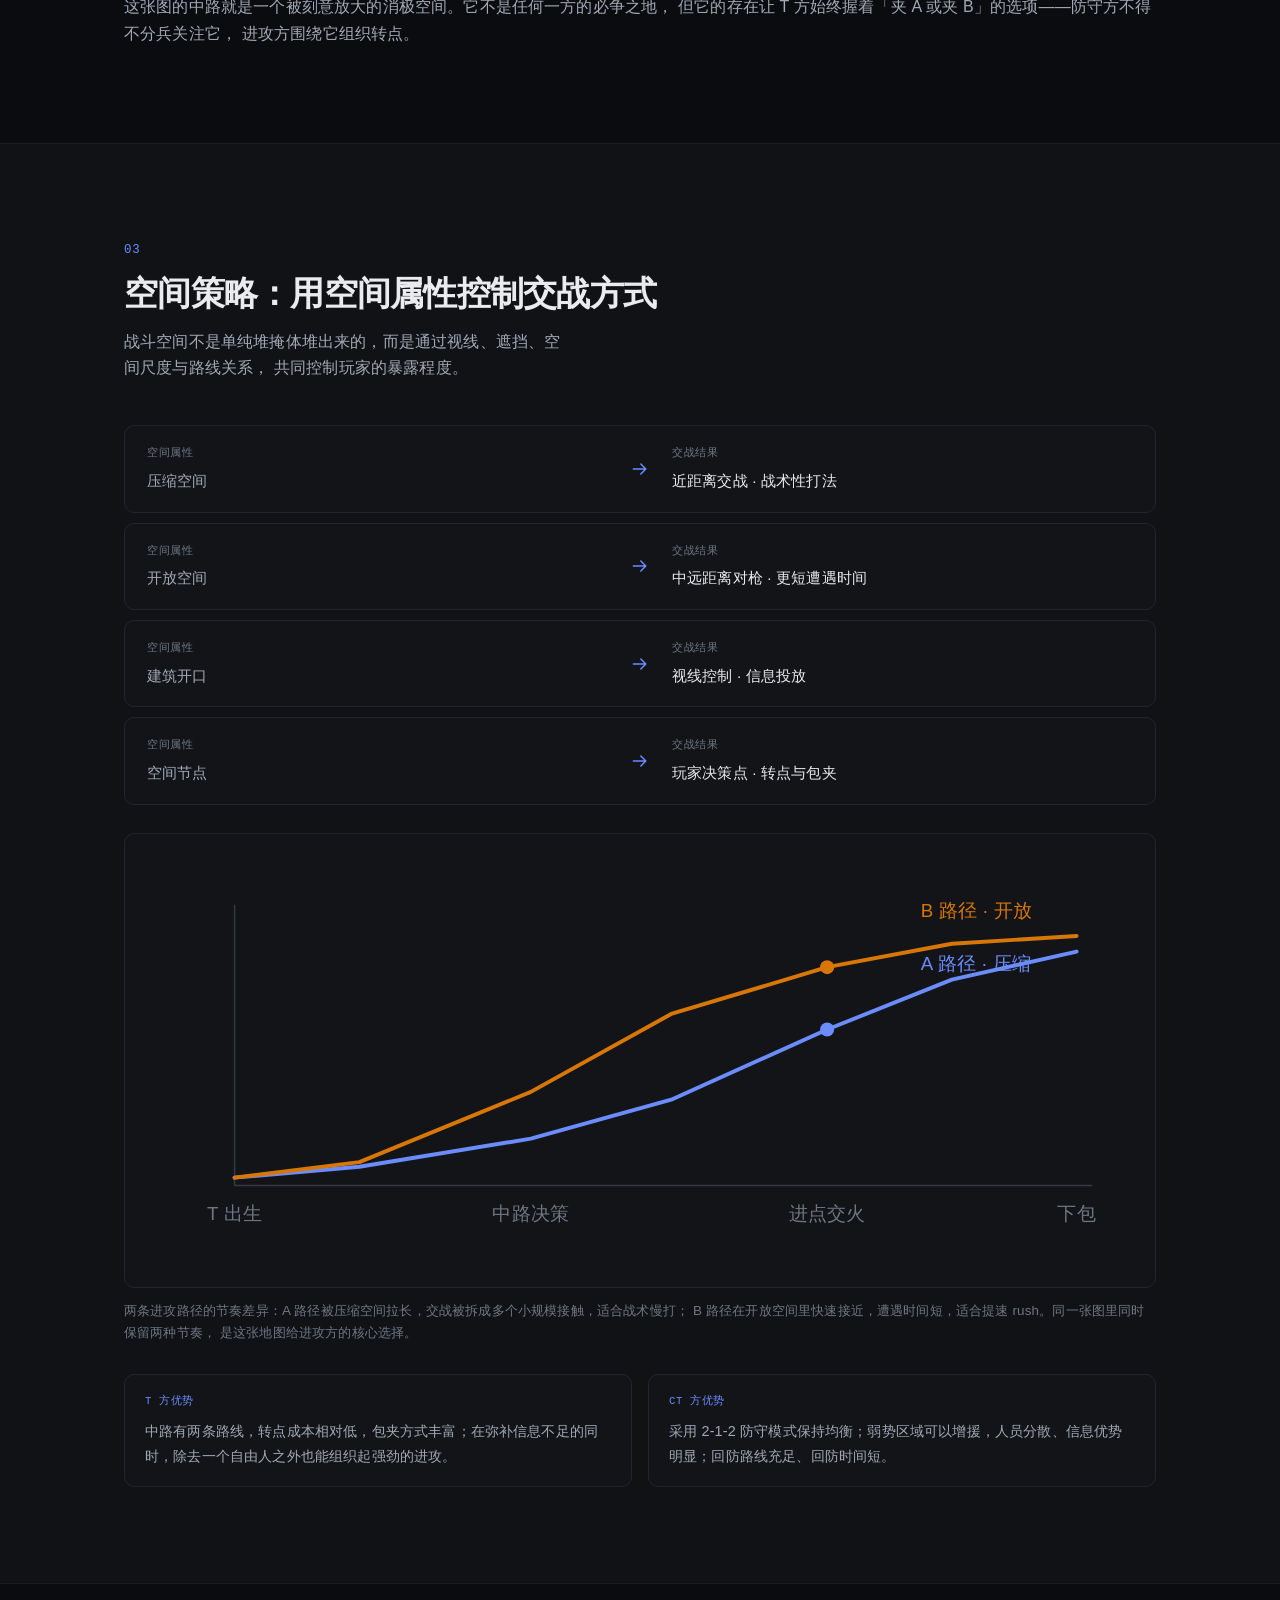
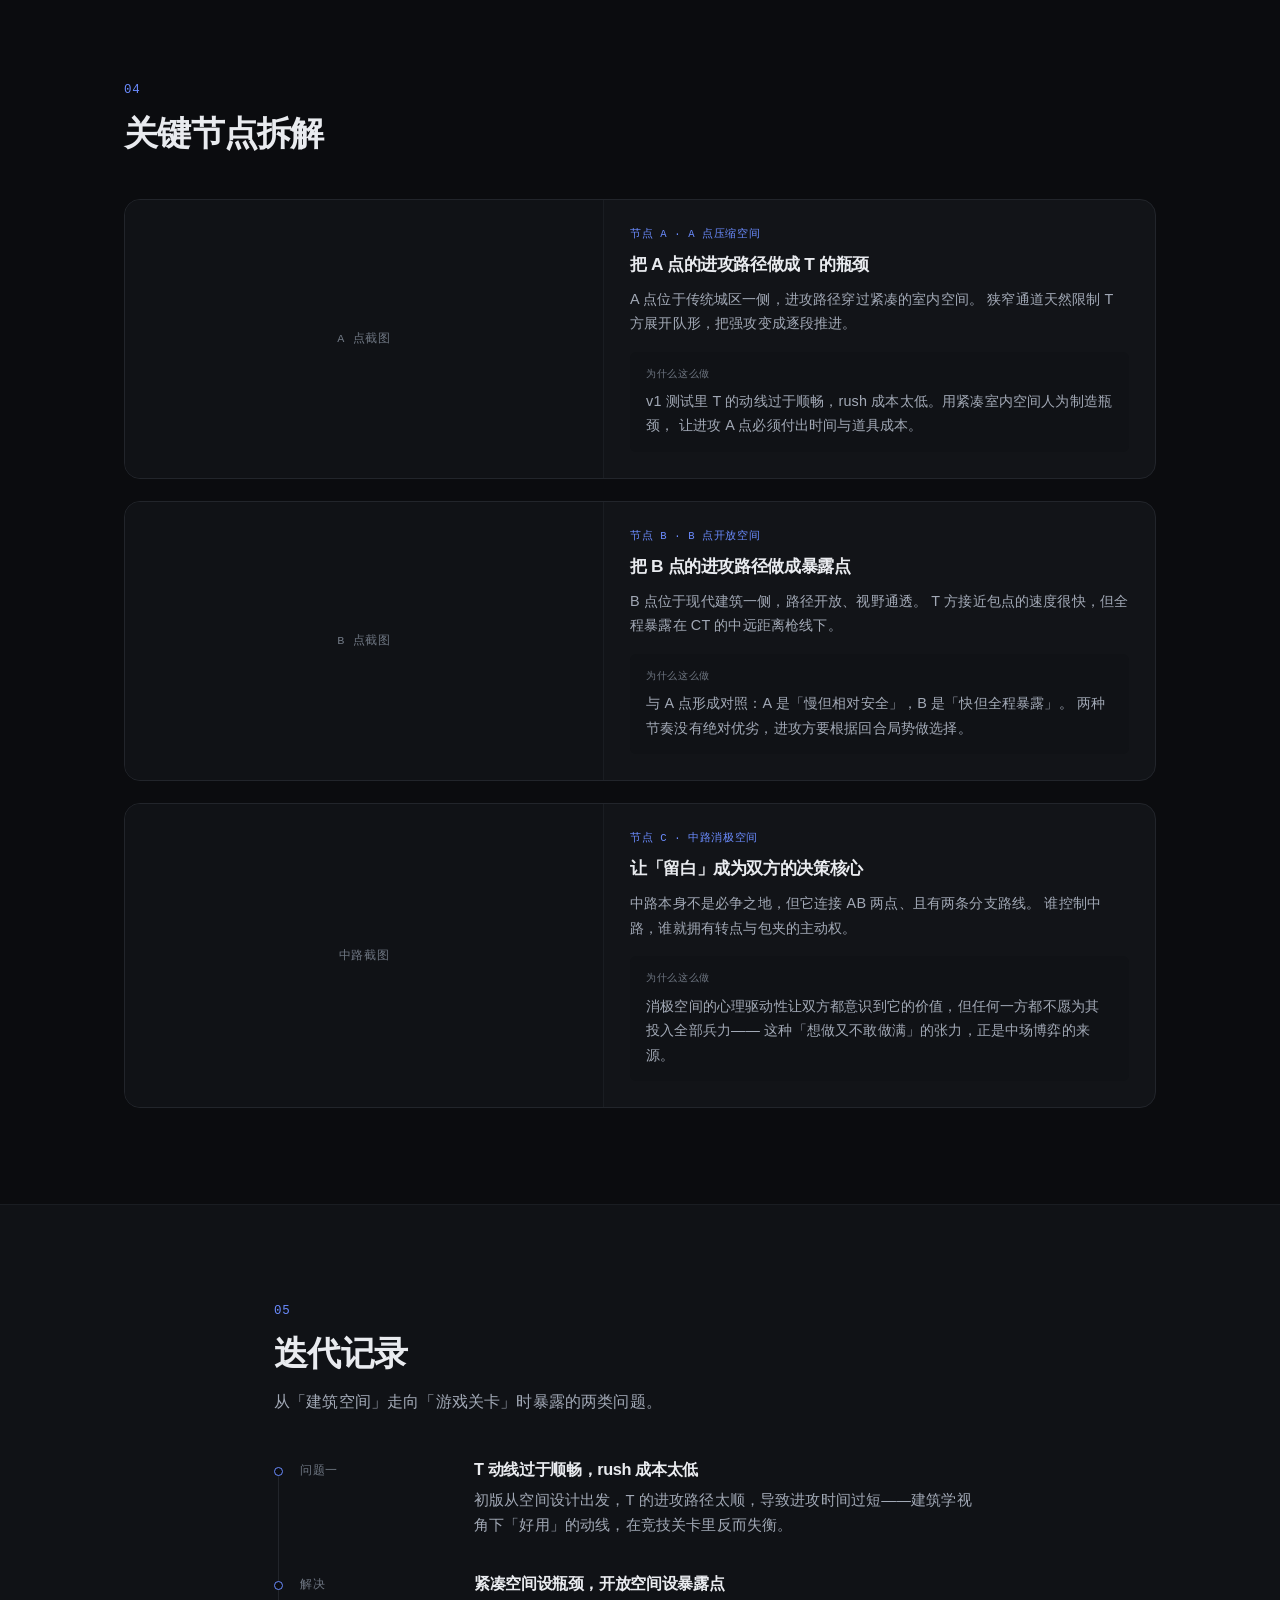
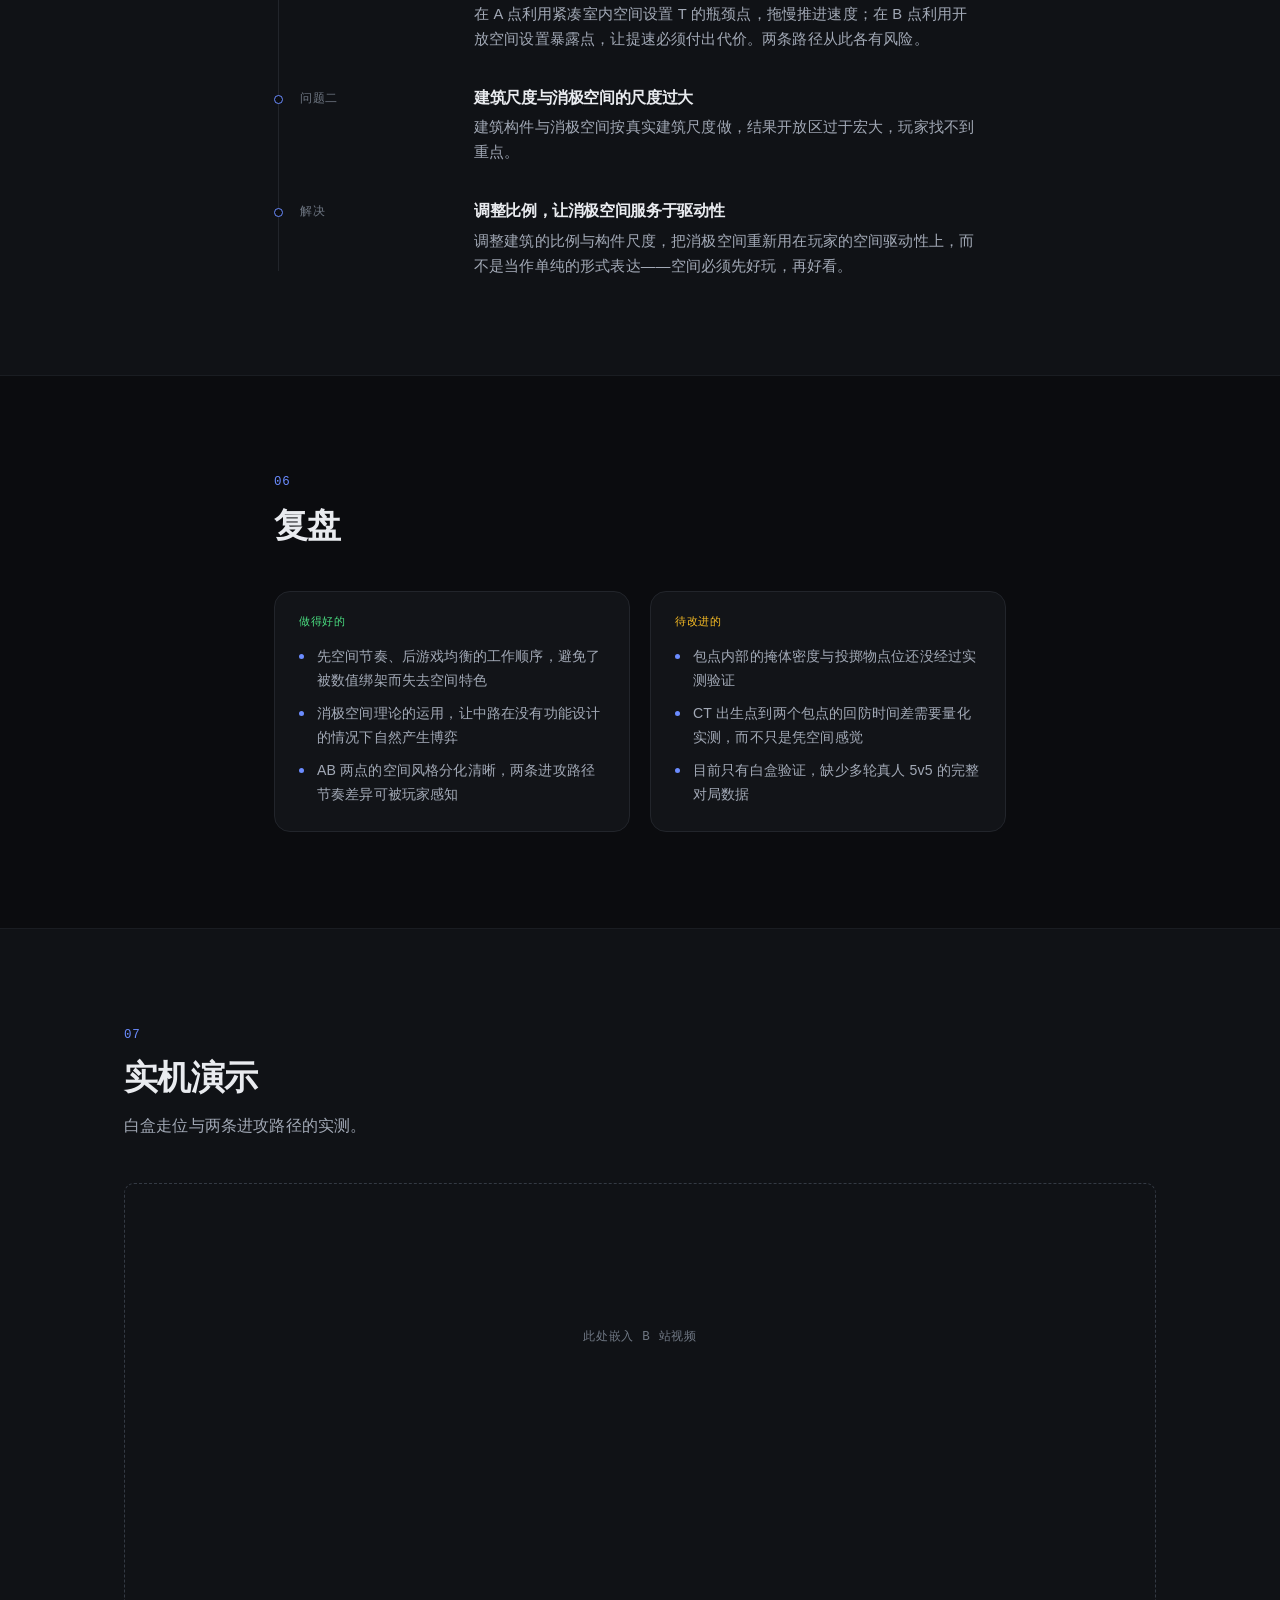
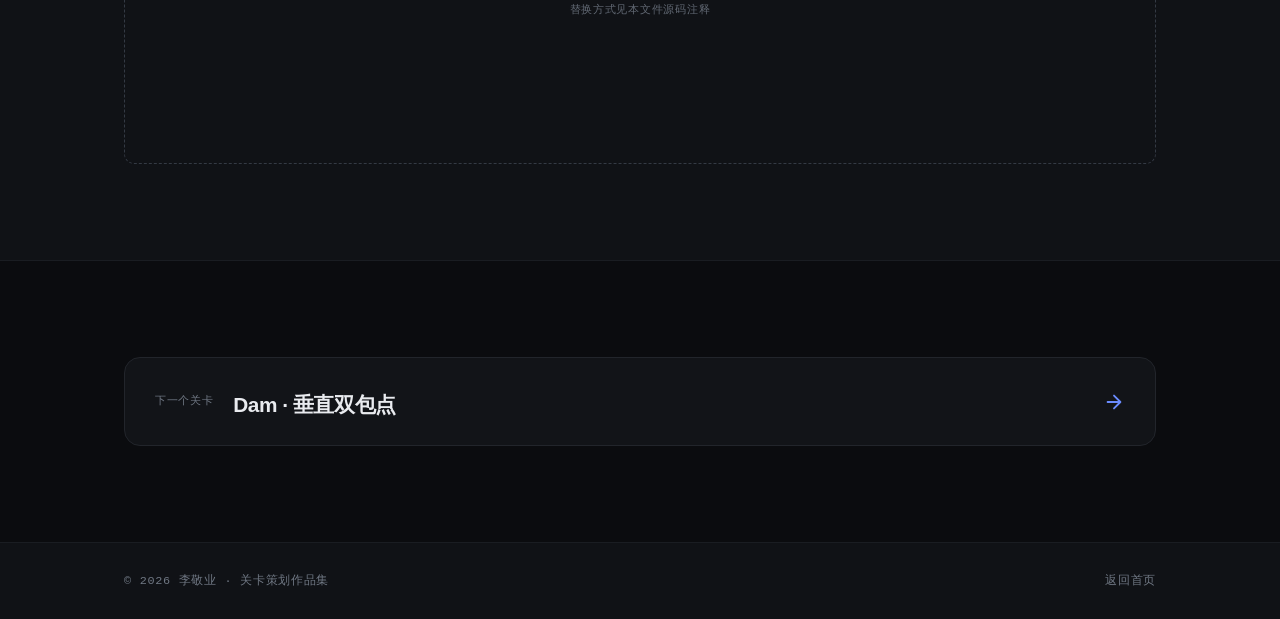
==== commit 16ec1642: "Default to dark theme across all pages" ====
--- a/work-blockout-01.html
+++ b/work-blockout-01.html
@@ -1,5 +1,5 @@
 <!DOCTYPE html>
-<html lang="zh-CN">
+<html lang="zh-CN" data-theme="dark">
 <head>
 <meta charset="UTF-8" />
 <meta name="viewport" content="width=device-width, initial-scale=1, viewport-fit=cover" />
@@ -16,10 +16,9 @@
   (function () {
     try {
       var saved = localStorage.getItem('theme');
-      var prefersDark = window.matchMedia('(prefers-color-scheme: dark)').matches;
-      document.documentElement.setAttribute('data-theme', saved || (prefersDark ? 'dark' : 'light'));
+      document.documentElement.setAttribute('data-theme', saved || 'dark');
     } catch (e) {
-      document.documentElement.setAttribute('data-theme', 'light');
+      document.documentElement.setAttribute('data-theme', 'dark');
     }
   })();
 </script>
@@ -449,7 +448,7 @@
 
   <section class="section">
     <div class="container">
-      <a class="next-work reveal" href="work-blockout-02.html">
+      <a class="next-work reveal" href="work-lastlight.html">
         <span class="mono">下一个关卡</span>
         <h2>Dam · 垂直双包点</h2>
         <span class="next-arrow" aria-hidden="true">
--- a/assets/css/style.css
+++ b/assets/css/style.css
@@ -1147,3 +1147,645 @@
   .section { padding: 20px 0; break-inside: avoid; }
   .reveal { opacity: 1; transform: none; }
 }
+
+/* ==========================================================================
+   17. Last Light 个案页组件（任务卡 / 范围清单 / 可交互 POI 地图 / 路线卡 / 表格）
+   ========================================================================== */
+
+.mission {
+  margin-top: 34px;
+  padding: 24px 26px;
+  border: 1px solid var(--border);
+  border-left: 3px solid var(--accent);
+  border-radius: 0 var(--radius) var(--radius) 0;
+  background: var(--bg-soft);
+}
+.mission-tag { font-size: .72rem; letter-spacing: .08em; color: var(--text-faint); }
+.mission-title { margin: 8px 0 10px; font-size: 1.15rem; letter-spacing: -.01em; }
+.mission-text { margin: 0; color: var(--text-soft); font-size: .95rem; line-height: 1.85; }
+
+.scope { display: grid; grid-template-columns: repeat(2, minmax(0, 1fr)); gap: 26px; margin-top: 34px; }
+.scope-head { display: flex; align-items: center; gap: 10px; font-size: .95rem; margin-bottom: 14px; }
+.tick {
+  width: 16px; height: 16px; flex: 0 0 16px;
+  border: 1.5px solid var(--border-strong); border-radius: 4px;
+  position: relative;
+}
+.tick-on { background: var(--accent); border-color: var(--accent); }
+.tick-on::after {
+  content: ""; position: absolute; left: 4px; top: 1px;
+  width: 5px; height: 9px; border: solid var(--accent-ink);
+  border-width: 0 2px 2px 0; transform: rotate(45deg);
+}
+.scope-list { list-style: none; padding: 0; margin: 0; }
+.scope-list li {
+  padding: 11px 0; border-top: 1px dashed var(--border);
+  color: var(--text-soft); font-size: .9rem; line-height: 1.7;
+}
+
+/* --- 可交互地图 --- */
+.map-shell { margin-top: 30px; }
+.map-chips { display: flex; flex-wrap: wrap; gap: 8px; margin-bottom: 16px; }
+.chip {
+  display: inline-flex; align-items: center; gap: 7px;
+  padding: 7px 14px; border: 1px solid var(--border);
+  border-radius: 999px; background: var(--surface);
+  color: var(--text-soft); font: inherit; font-size: .82rem;
+  cursor: pointer; transition: all .18s var(--ease);
+}
+.chip:hover { border-color: var(--border-strong); color: var(--text); }
+.chip.is-on { background: var(--accent); border-color: var(--accent); color: var(--accent-ink); }
+.swatch { width: 16px; height: 3px; border-radius: 2px; background: currentColor; opacity: .55; }
+.sw-a { background: #2b5cff; }
+.sw-b { background: #059669; }
+.sw-c { background: #d97706; }
+
+.map-frame {
+  border: 1px solid var(--border); border-radius: var(--radius);
+  background: var(--bg-soft); overflow: hidden;
+}
+.map-frame svg { display: block; width: 100%; height: auto; }
+
+.map-bg { fill: transparent; }
+.road { stroke: color-mix(in srgb, var(--text-faint) 38%, transparent); stroke-width: 22; fill: none; }
+.road-main { stroke-width: 26; }
+.road-alley { stroke-width: 12; }
+.block { fill: color-mix(in srgb, var(--text-faint) 16%, transparent); stroke: var(--border-strong); stroke-width: 1; }
+.block-safe { fill: color-mix(in srgb, #2b5cff 12%, transparent); stroke: #2b5cff; }
+.block-goal { fill: color-mix(in srgb, #d97706 14%, transparent); stroke: #d97706; }
+.canopy { fill: color-mix(in srgb, var(--text-faint) 26%, transparent); }
+.zone-label {
+  fill: var(--text-faint); font-family: var(--font-mono);
+  font-size: 11px; letter-spacing: .06em; text-anchor: middle;
+}
+.hazard path { fill: none; stroke: #dc2626; stroke-width: 2; }
+.hazard-x { stroke-width: 1.6; }
+.tower circle { fill: none; stroke: var(--text-faint); stroke-width: 1.5; }
+.tower-leg { stroke: var(--text-faint); stroke-width: 1.5; fill: none; }
+
+.route-line {
+  fill: none; stroke: transparent; stroke-width: 3.5;
+  stroke-linecap: round; stroke-dasharray: 7 6;
+  transition: stroke .2s var(--ease);
+}
+.route-line.is-on { stroke: var(--accent); }
+
+.poi { cursor: pointer; transition: opacity .2s var(--ease); }
+.poi-dot { stroke: var(--bg); stroke-width: 2.5; }
+.poi-quest { fill: #2b5cff; }
+.poi-loot { fill: #d97706; }
+.poi-threat { fill: #dc2626; }
+.poi-route { fill: #059669; }
+.poi-landmark { fill: #7c3aed; }
+.poi-ring { fill: none; stroke: currentColor; stroke-opacity: 0; stroke-width: 1.5; }
+.poi-id { fill: var(--text); font-size: 12px; font-weight: 700; }
+.poi-label { fill: var(--text-faint); font-size: 11px; }
+.poi.is-active .poi-ring { stroke-opacity: .5; }
+.poi:not(.is-active):hover .poi-ring { stroke-opacity: .28; }
+.poi.is-hidden { opacity: .16; pointer-events: none; }
+
+.poi-panel {
+  margin-top: 18px; padding: 22px 24px;
+  border: 1px solid var(--border); border-radius: var(--radius);
+  background: var(--surface); min-height: 132px;
+}
+.poi-panel-empty { margin: 0; color: var(--text-faint); font-size: .84rem; }
+.poi-kicker { margin: 0 0 6px; font-size: .72rem; letter-spacing: .07em; color: var(--text-faint); }
+.poi-title { margin: 0 0 14px; font-size: 1.05rem; }
+.poi-meta { display: flex; flex-wrap: wrap; gap: 10px 26px; margin: 0 0 14px; }
+.poi-meta dt { font-size: .7rem; color: var(--text-faint); margin-bottom: 3px; }
+.poi-meta dd { margin: 0; font-size: .88rem; }
+.poi-note { margin: 0; color: var(--text-soft); font-size: .92rem; line-height: 1.85; }
+
+/* --- 路线卡 --- */
+.route-tabs { margin-top: 30px; }
+.route-panels { margin-top: 20px; }
+.route-panel { display: none; }
+.route-panel.is-on { display: block; }
+.route-head { margin-bottom: 12px; }
+.route-head h3 { font-size: 1.1rem; }
+.route-metrics { margin: 6px 0 0; font-size: .78rem; color: var(--text-faint); }
+.decision-list { list-style: none; counter-reset: step; padding: 0; margin: 18px 0 0; }
+.decision-list li {
+  padding: 13px 0 13px 0; border-top: 1px dashed var(--border);
+  color: var(--text-soft); font-size: .92rem; line-height: 1.75;
+}
+.decision-list .mono {
+  display: inline-block; min-width: 34px; color: var(--accent);
+  font-size: .78rem; letter-spacing: .04em;
+}
+.decision-list strong { color: var(--text); font-weight: 620; }
+.route-note { margin-top: 16px; font-size: .8rem; color: var(--text-faint); }
+
+/* --- 表格 / 对比图 / 迭代列表 --- */
+.figure-pair { display: grid; grid-template-columns: repeat(2, minmax(0, 1fr)); gap: 20px; }
+.table-wrap { overflow-x: auto; border: 1px solid var(--border); border-radius: var(--radius); }
+.spec-table { width: 100%; border-collapse: collapse; font-size: .88rem; min-width: 620px; }
+.spec-table th, .spec-table td {
+  padding: 14px 16px; text-align: left; border-bottom: 1px solid var(--border);
+  vertical-align: top;
+}
+.spec-table th {
+  font-size: .74rem; letter-spacing: .06em; color: var(--text-faint);
+  font-weight: 600; background: var(--bg-soft);
+}
+.spec-table td { color: var(--text-soft); line-height: 1.7; }
+.spec-table tr:last-child td { border-bottom: 0; }
+
+.iter-list { list-style: none; padding: 0; margin: 28px 0 0; }
+.iter-list li {
+  padding: 16px 0; border-top: 1px dashed var(--border);
+  display: grid; grid-template-columns: 92px 1fr; gap: 16px; align-items: start;
+}
+.iter-list .mono { font-size: .74rem; color: var(--text-faint); letter-spacing: .05em; padding-top: 3px; }
+.iter-list p { margin: 0; color: var(--text-soft); font-size: .9rem; line-height: 1.8; }
+
+@media (max-width: 860px) {
+  .scope, .figure-pair { grid-template-columns: 1fr; }
+  .iter-list li { grid-template-columns: 1fr; gap: 6px; }
+}
+
+/* ---- 补齐：路线卡容器 / 范围列 ---- */
+.route-tabs { display: flex; flex-wrap: wrap; gap: 10px; margin-top: 30px; }
+.route-panels { margin-top: 24px; }
+.route-panel {
+  padding: 26px 28px;
+  border: 1px solid var(--border);
+  border-radius: var(--radius);
+  background: var(--surface);
+}
+.route-panel > p {
+  color: var(--text-soft);
+  font-size: .93rem;
+  line-height: 1.85;
+  margin: 0 0 4px;
+}
+.scope-col { min-width: 0; }
+
+/* ---- Last Light 主打卡片：手绘式封面地图 ---- */
+.work-card-lead { grid-column: 1 / -1; }
+.cover-draw { background: var(--bg-soft); }
+.cover-draw svg { position: relative; display: block; width: 100%; height: 100%; }
+
+.cd-bg { fill: transparent; }
+.cd-road { stroke: color-mix(in srgb, var(--text-faint) 34%, transparent); stroke-width: 18; fill: none; }
+.cd-road-main { stroke-width: 24; }
+.cd-road-alley { stroke-width: 9; }
+.cd-block {
+  fill: color-mix(in srgb, var(--text-faint) 15%, transparent);
+  stroke: var(--border-strong); stroke-width: 1;
+}
+.cd-safe { fill: color-mix(in srgb, #2b5cff 13%, transparent); stroke: #2b5cff; }
+.cd-goal { fill: color-mix(in srgb, #d97706 15%, transparent); stroke: #d97706; }
+.cd-canopy { fill: color-mix(in srgb, var(--text-faint) 30%, transparent); }
+.cd-tower { fill: none; stroke: var(--text-faint); stroke-width: 1.4; }
+.cd-route {
+  fill: none; stroke: var(--accent); stroke-width: 2.6;
+  stroke-linecap: round; stroke-dasharray: 6 7; opacity: .85;
+}
+.cd-dot { stroke: var(--bg); stroke-width: 2.5; }
+.cd-dot-safe { fill: #2b5cff; }
+.cd-dot-goal { fill: #d97706; }
+.cd-label {
+  fill: var(--text-faint); font-family: var(--font-mono);
+  font-size: 11px; letter-spacing: .08em; text-anchor: middle;
+}
+
+@media (max-width: 860px) {
+  .works { grid-template-columns: 1fr; }
+}
+
+/* ---- 主页精选位：左可交互地图 + 右项目说明 ---- */
+.feature {
+  display: grid;
+  grid-template-columns: 1.05fr 1fr;
+  border: 1px solid var(--border);
+  border-radius: var(--radius-lg);
+  background: var(--surface);
+  overflow: hidden;
+  transition: border-color .22s var(--ease), box-shadow .22s var(--ease);
+}
+.feature:hover { border-color: var(--border-strong); box-shadow: var(--shadow); }
+
+.feature-map {
+  position: relative;
+  padding: 20px;
+  background: var(--bg-soft);
+  border-right: 1px solid var(--border-soft);
+  display: flex;
+  flex-direction: column;
+}
+.feature-map svg { display: block; width: 100%; height: auto; margin-top: 26px; }
+
+.hp { cursor: pointer; outline: none; }
+.hp-hit { fill: transparent; }
+.hp-ring {
+  fill: none; stroke: var(--accent); stroke-width: 1.5;
+  opacity: 0; transition: opacity .18s var(--ease);
+}
+.hp:hover .hp-ring, .hp:focus-visible .hp-ring { opacity: .55; }
+.hp.is-active .hp-ring { opacity: .9; }
+.cd-dot-shop { fill: #d97706; }
+.cd-dot-res { fill: #dc2626; }
+
+.map-info {
+  margin: 14px 0 0;
+  padding: 12px 14px;
+  border: 1px dashed var(--border);
+  border-radius: var(--radius);
+  background: var(--surface);
+  color: var(--text-soft);
+  font-size: .84rem;
+  line-height: 1.75;
+  min-height: 4.2em;
+}
+.map-info strong { display: block; color: var(--text); margin-bottom: 4px; font-size: .88rem; }
+
+.feature-body { padding: 26px 28px; display: flex; flex-direction: column; }
+.feature-body h3 { font-size: 1.25rem; }
+.feature-body .work-goal { margin-top: 18px; }
+.feature-body .more { margin-top: auto; padding-top: 20px; text-decoration: none; }
+
+@media (max-width: 900px) {
+  .feature { grid-template-columns: 1fr; }
+  .feature-map { border-right: 0; border-bottom: 1px solid var(--border-soft); }
+}
+
+/* ==========================================================================
+   POI 互动地图（配置见 assets/js/lastlight-poi.js）
+   ========================================================================== */
+.poi-map { position: relative; }
+
+.poi-stage {
+  position: relative;
+  border: 1px solid var(--border);
+  border-radius: var(--radius);
+  overflow: hidden;
+  line-height: 0;
+}
+.poi-stage img { width: 100%; height: auto; display: block; }
+
+/* ---- 按钮：五色圆点 ---- */
+.poi-btn {
+  --poi-c: #2b5cff;
+  position: absolute;
+  transform: translate(-50%, -50%);
+  width: 22px; height: 22px;
+  padding: 0;
+  border-radius: 50%;
+  border: 2px solid #fff;
+  background: var(--poi-c);
+  cursor: pointer;
+  display: flex; align-items: center; justify-content: center;
+  box-shadow: 0 1px 5px rgba(0, 0, 0, .38);
+  transition: transform .16s var(--ease), box-shadow .16s var(--ease);
+  z-index: 2;
+}
+.poi-btn i { width: 6px; height: 6px; border-radius: 50%; background: rgba(255,255,255,.92); }
+.poi-btn:hover, .poi-btn:focus-visible {
+  transform: translate(-50%, -50%) scale(1.28);
+  outline: none;
+}
+.poi-btn:focus-visible { box-shadow: 0 0 0 3px #fff, 0 0 0 5px var(--poi-c); }
+.poi-btn.is-active {
+  box-shadow: 0 0 0 3px rgba(255,255,255,.85), 0 0 0 6px var(--poi-c), 0 1px 6px rgba(0,0,0,.4);
+  transform: translate(-50%, -50%) scale(1.18);
+}
+.poi-btn.is-dragging { cursor: grabbing; }
+
+/* 悬停名称气泡 */
+.poi-btn::after {
+  content: attr(data-name);
+  position: absolute;
+  left: 50%; bottom: calc(100% + 8px);
+  transform: translateX(-50%);
+  white-space: nowrap;
+  font-size: .72rem; line-height: 1;
+  color: var(--text);
+  background: var(--surface);
+  border: 1px solid var(--border);
+  border-radius: 6px;
+  padding: 5px 9px;
+  opacity: 0; pointer-events: none;
+  transition: opacity .15s var(--ease);
+  box-shadow: var(--shadow);
+}
+.poi-btn:hover::after, .poi-btn:focus-visible::after { opacity: 1; }
+
+/* 五种颜色 */
+.poi-btn-goal   { --poi-c: #2b5cff; }
+.poi-btn-safe   { --poi-c: #dc2626; }
+.poi-btn-poi    { --poi-c: #16a34a; }
+.poi-btn-danger { --poi-c: #db2777; }
+.poi-btn-node   { --poi-c: #d97706; }
+html[data-theme="dark"] .poi-btn-goal   { --poi-c: #6b8cff; }
+html[data-theme="dark"] .poi-btn-safe   { --poi-c: #f05252; }
+html[data-theme="dark"] .poi-btn-poi    { --poi-c: #34c06d; }
+html[data-theme="dark"] .poi-btn-danger { --poi-c: #ec5fa4; }
+html[data-theme="dark"] .poi-btn-node   { --poi-c: #e8a03c; }
+
+/* ---- 图例 ---- */
+.poi-legend {
+  display: flex; flex-wrap: wrap; gap: 6px 18px;
+  margin-top: 12px;
+  line-height: 1.6;
+}
+.poi-legend span {
+  display: inline-flex; align-items: center; gap: 7px;
+  font-size: .8rem; color: var(--text-soft);
+}
+.poi-swatch {
+  width: 10px; height: 10px; border-radius: 50%;
+  display: inline-block;
+  border: 1.5px solid #fff;
+  background: var(--poi-c, #2b5cff);
+  box-shadow: 0 1px 2px rgba(0,0,0,.3);
+}
+
+/* ---- 详情面板 ---- */
+.poi-detail {
+  margin-top: 16px;
+  border: 1px solid var(--border);
+  border-radius: var(--radius);
+  background: var(--surface);
+  padding: 18px 20px;
+  min-height: 5em;
+}
+.poi-detail-empty { color: var(--text-soft); font-size: .84rem; margin: 0; }
+
+.poi-detail.is-filled {
+  display: grid;
+  grid-template-columns: minmax(0, 1fr) 240px;
+  gap: 18px;
+  align-items: start;
+}
+.poi-cat {
+  display: inline-block;
+  font-size: .72rem; line-height: 1;
+  padding: 4px 9px;
+  border-radius: 999px;
+  color: #fff;
+  background: var(--poi-c, #2b5cff);
+  margin-bottom: 10px;
+}
+.poi-cat-goal   { --poi-c: #2b5cff; }
+.poi-cat-safe   { --poi-c: #dc2626; }
+.poi-cat-poi    { --poi-c: #16a34a; }
+.poi-cat-danger { --poi-c: #db2777; }
+.poi-cat-node   { --poi-c: #d97706; }
+html[data-theme="dark"] .poi-cat-goal   { --poi-c: #6b8cff; }
+html[data-theme="dark"] .poi-cat-safe   { --poi-c: #f05252; }
+html[data-theme="dark"] .poi-cat-poi    { --poi-c: #34c06d; }
+html[data-theme="dark"] .poi-cat-danger { --poi-c: #ec5fa4; }
+html[data-theme="dark"] .poi-cat-node   { --poi-c: #e8a03c; }
+
+.poi-detail-title { font-size: 1.05rem; margin: 0 0 8px; }
+.poi-detail-desc { font-size: .9rem; color: var(--text-soft); line-height: 1.8; margin: 0; }
+
+.poi-detail-fig {
+  border: 1px solid var(--border);
+  border-radius: var(--radius);
+  overflow: hidden;
+  background: var(--bg-soft);
+}
+.poi-detail-fig img { display: block; width: 100%; height: auto; }
+.poi-detail-fig-empty {
+  min-height: 140px;
+  display: flex; align-items: center; justify-content: center;
+  border-style: dashed;
+  color: var(--text-soft);
+  font-size: .78rem;
+}
+
+/* ---- 编辑模式 ---- */
+.poi-edit-bar {
+  margin-bottom: 12px;
+  padding: 8px 12px;
+  border: 1px dashed var(--accent);
+  border-radius: var(--radius);
+  color: var(--text);
+  font-size: .78rem;
+  background: var(--surface);
+  position: sticky; top: 70px; z-index: 5;
+}
+
+/* ---- 制作中徽标 ---- */
+.badge-wip {
+  display: inline-flex; align-items: center; gap: 6px;
+  font-size: .74rem; line-height: 1;
+  padding: 5px 10px;
+  border-radius: 999px;
+  border: 1px solid #d97706;
+  color: #b45309;
+  background: rgba(217, 119, 6, .08);
+  white-space: nowrap;
+}
+html[data-theme="dark"] .badge-wip {
+  color: #e8a03c;
+  border-color: #b45309;
+  background: rgba(217, 119, 6, .14);
+}
+.badge-wip::before {
+  content: "";
+  width: 6px; height: 6px; border-radius: 50%;
+  background: currentColor;
+}
+
+/* ---- 首页精选卡片里的 POI 地图 ---- */
+.feature-map .poi-stage { margin-top: 18px; }
+.feature-map .poi-btn { width: 19px; height: 19px; }
+.feature-map .poi-btn i { width: 5px; height: 5px; }
+.feature-map .map-info { margin-top: 14px; }
+
+@media (max-width: 720px) {
+  .poi-detail.is-filled { grid-template-columns: 1fr; }
+  .poi-detail-fig { order: 2; }
+  .poi-btn { width: 26px; height: 26px; }
+  .feature-map .poi-btn { width: 22px; height: 22px; }
+}
+
+/* 首屏多段落正文 */
+.hero-sub p { margin: 0; }
+.hero-sub p + p { margin-top: 10px; }
+
+/* 建筑空间设计经历（简洁说明模块） */
+.arch-summary {
+  max-width: 72ch;
+  border-left: 2px solid var(--accent);
+  padding: 4px 0 4px 22px;
+}
+.arch-summary p { color: var(--text-soft); line-height: 1.9; margin: 0; }
+.arch-summary p + p { margin-top: 12px; }
+.arch-note { margin-top: 18px; font-size: .78rem; color: var(--text-soft); }
+
+/* ==========================================================================
+   Last Light 详情页（重写版）补充样式
+   ========================================================================== */
+.case-title-sub {
+  display: block;
+  margin-top: 8px;
+  font-size: 1.1rem;
+  font-weight: 400;
+  color: var(--text-soft);
+  letter-spacing: 0;
+}
+.mission-text + .mission-text { margin-top: 10px; }
+
+/* 设计重点四卡 */
+.focus-grid {
+  margin-top: 30px;
+  display: grid;
+  grid-template-columns: repeat(auto-fit, minmax(220px, 1fr));
+  gap: 14px;
+}
+.focus-card {
+  border: 1px solid var(--border);
+  border-radius: var(--radius);
+  background: var(--surface);
+  padding: 20px 22px;
+}
+.focus-idx {
+  display: inline-flex;
+  align-items: center; justify-content: center;
+  width: 26px; height: 26px;
+  border-radius: 8px;
+  font-size: .78rem;
+  color: var(--accent);
+  background: color-mix(in srgb, var(--accent) 10%, transparent);
+  margin-bottom: 12px;
+}
+.focus-card h3 { font-size: .98rem; margin: 0 0 8px; }
+.focus-card p {
+  margin: 0;
+  font-size: .86rem;
+  color: var(--text-soft);
+  line-height: 1.75;
+}
+
+/* 路线设想三卡（全部显示，不用选项卡） */
+.route-panels .route-panel { display: block; }
+.route-panels .route-panel + .route-panel { margin-top: 14px; }
+
+/* 小节内标题 */
+.prose .sub-head { font-size: 1.08rem; margin: 0 0 10px; }
+
+/* ==========================================================================
+   POI 布局：桌面端左图右栏，详情一屏可见；截图放大
+   ========================================================================== */
+.poi-layout {
+  display: grid;
+  grid-template-columns: minmax(0, 1.65fr) minmax(0, 1fr);
+  gap: 20px;
+  align-items: start;
+}
+.poi-main { min-width: 0; }
+.poi-detail { margin-top: 0; position: sticky; top: 90px; }
+.poi-detail.is-filled { display: block; }
+.poi-detail-fig { margin-top: 14px; }
+.poi-detail-fig-empty { min-height: 190px; }
+.poi-detail-empty { padding-top: 10px; }
+@media (max-width: 1000px) {
+  .poi-layout { grid-template-columns: 1fr; }
+  .poi-detail { position: static; margin-top: 16px; }
+}
+
+/* ==========================================================================
+   首屏：左文字 + 右视觉（点击进 Last Light 详情）
+   ========================================================================== */
+.hero-grid {
+  display: grid;
+  grid-template-columns: minmax(0, 1.25fr) minmax(0, 1fr);
+  gap: 44px;
+  align-items: center;
+}
+.hero-visual {
+  display: block;
+  position: relative;
+  border-radius: var(--radius-lg);
+  overflow: hidden;
+  border: 1px solid var(--border);
+  background: var(--surface);
+  transition: border-color .22s var(--ease), box-shadow .22s var(--ease), transform .22s var(--ease);
+}
+.hero-visual img {
+  display: block; width: 100%; height: auto;
+  transition: transform .4s var(--ease);
+}
+.hero-visual:hover {
+  border-color: var(--accent);
+  box-shadow: var(--shadow);
+  transform: translateY(-3px);
+}
+.hero-visual:hover img { transform: scale(1.02); }
+.hero-visual-tag {
+  position: absolute;
+  left: 14px; bottom: 14px;
+  display: inline-flex; align-items: center; gap: 7px;
+  padding: 7px 12px;
+  border-radius: 999px;
+  font-size: .76rem;
+  color: #fff;
+  background: rgba(12, 16, 24, .78);
+  backdrop-filter: blur(6px);
+}
+.hero-visual-tag svg { width: 13px; height: 13px; }
+@media (max-width: 1000px) {
+  .hero-grid { grid-template-columns: 1fr; gap: 30px; }
+  .hero-visual { order: -1; }
+}
+
+/* ==========================================================================
+   物资图鉴 · Loot Gallery
+   ========================================================================== */
+.loot-rules {
+  display: flex; flex-wrap: wrap; gap: 8px 22px;
+  margin: 16px 0 22px;
+}
+.loot-rules span { font-size: .82rem; color: var(--text-soft); }
+.loot-rules b { color: var(--text); font-weight: 500; }
+
+.loot-filters {
+  display: flex; flex-wrap: wrap; gap: 8px;
+  margin-bottom: 16px;
+}
+.loot-filters .chip { font-size: .82rem; }
+
+.loot-rarities {
+  display: flex; flex-wrap: wrap; gap: 16px;
+  margin-bottom: 18px;
+  font-size: .78rem; color: var(--text-soft);
+}
+.loot-rarities i {
+  display: inline-block; width: 9px; height: 9px;
+  border-radius: 50%; margin-right: 5px;
+}
+.r-common   { background: #94a3b8; }
+.r-uncommon { background: #2b5cff; }
+.r-rare     { background: #9333ea; }
+
+.loot-grid {
+  display: grid;
+  grid-template-columns: repeat(auto-fill, minmax(148px, 1fr));
+  gap: 10px;
+}
+.loot-item {
+  display: flex; flex-direction: column; align-items: center;
+  gap: 6px;
+  padding: 14px 10px 12px;
+  border: 1px solid var(--border);
+  border-radius: var(--radius);
+  background: var(--surface);
+  text-align: center;
+  transition: border-color .18s var(--ease), transform .18s var(--ease);
+}
+.loot-item:hover { border-color: var(--border-strong); transform: translateY(-2px); }
+.loot-item img { width: 56px; height: 56px; object-fit: contain; image-rendering: auto; }
+.loot-item .loot-name { font-size: .84rem; line-height: 1.3; }
+.loot-item .loot-meta { font-size: .72rem; color: var(--text-faint); line-height: 1.4; }
+.loot-rarity {
+  display: inline-block; width: 8px; height: 8px;
+  border-radius: 50%; margin-right: 4px;
+}
+.loot-item.r-rare { border-color: rgba(147, 51, 234, .4); }
+
+.hero-text { min-width: 0; }
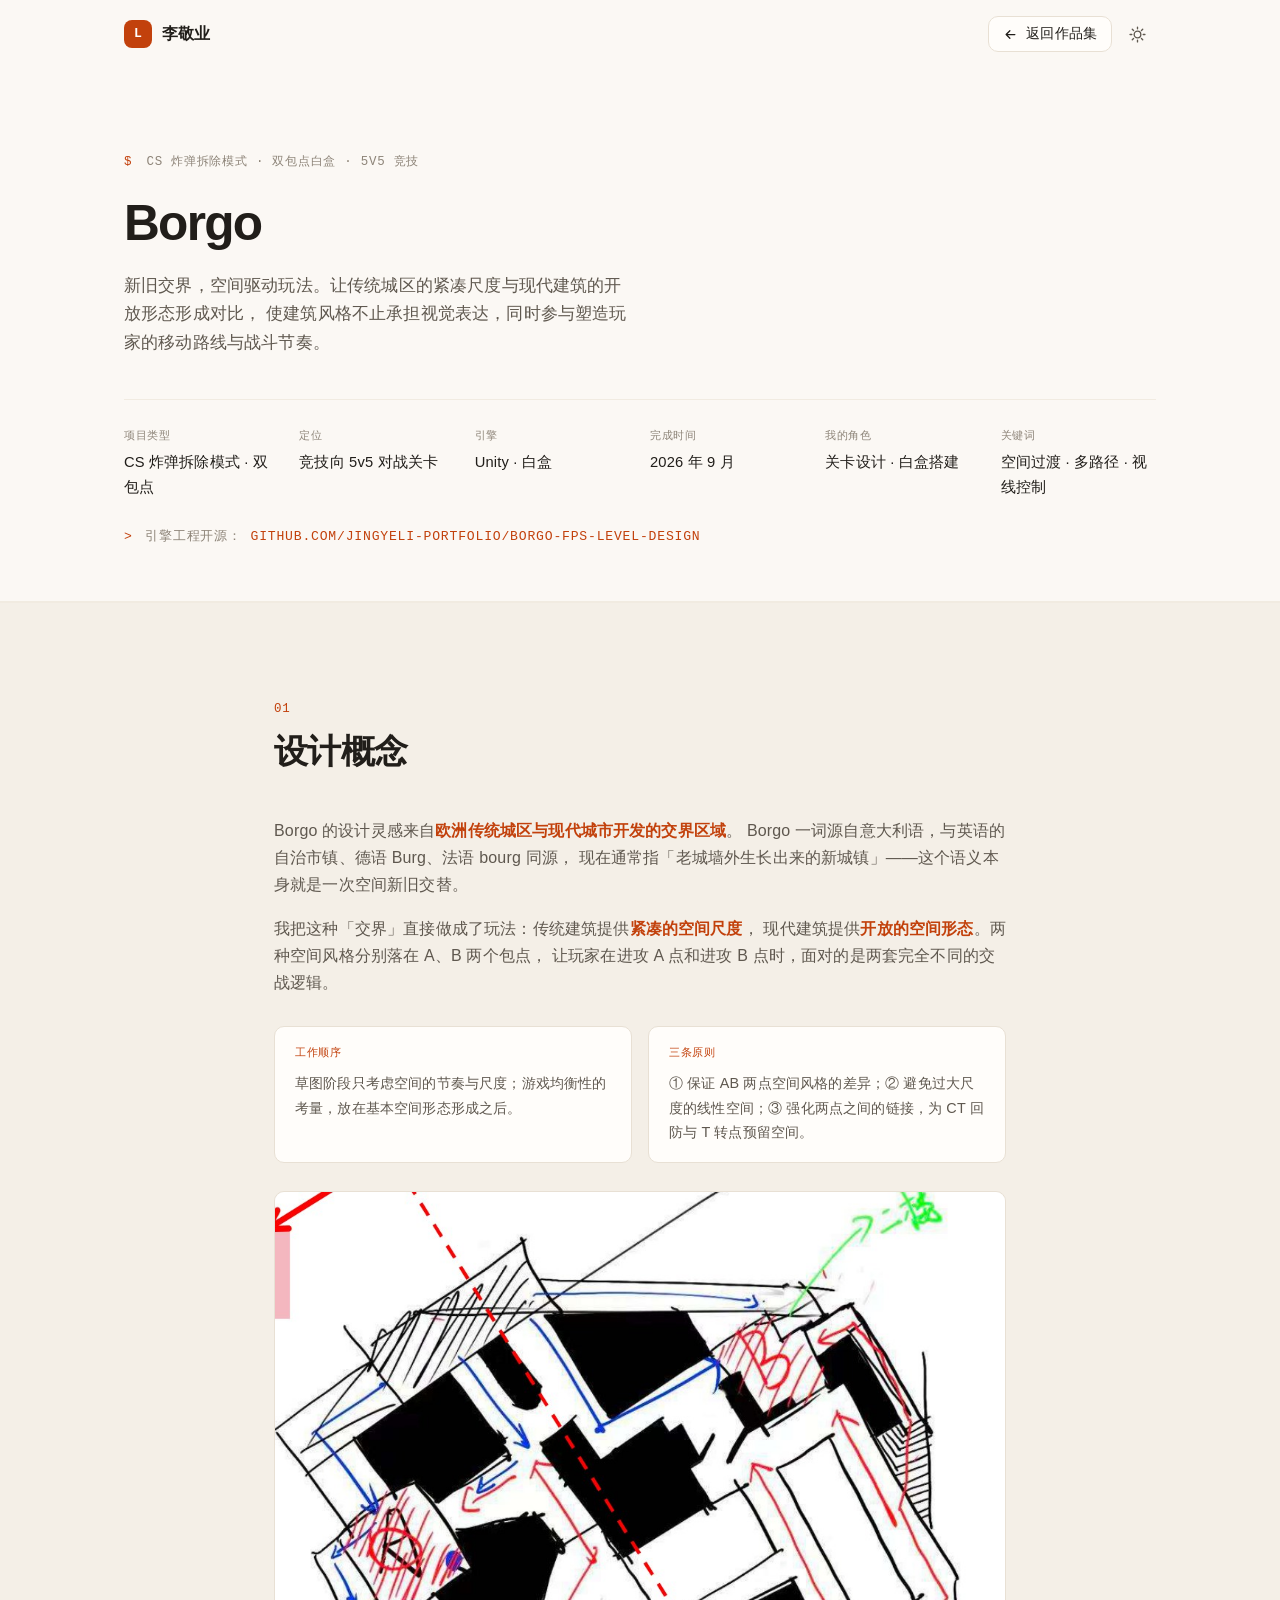
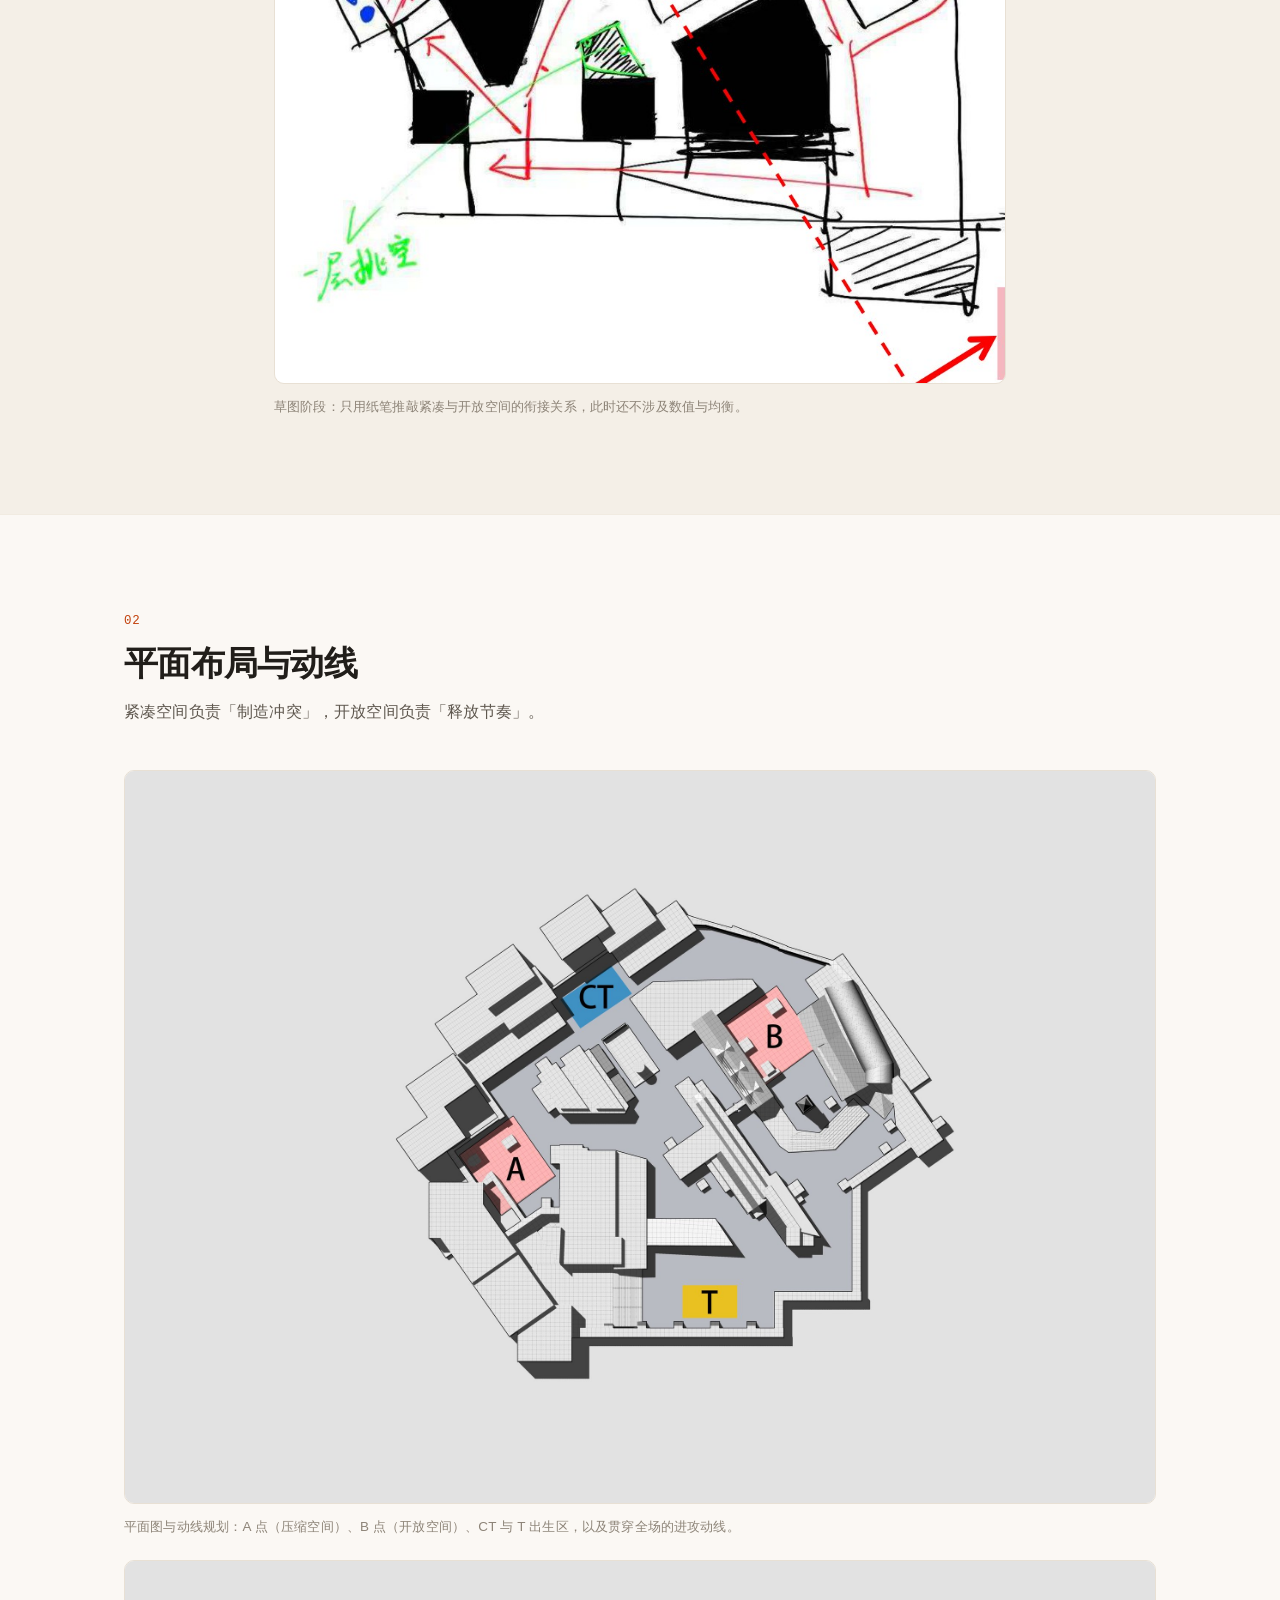
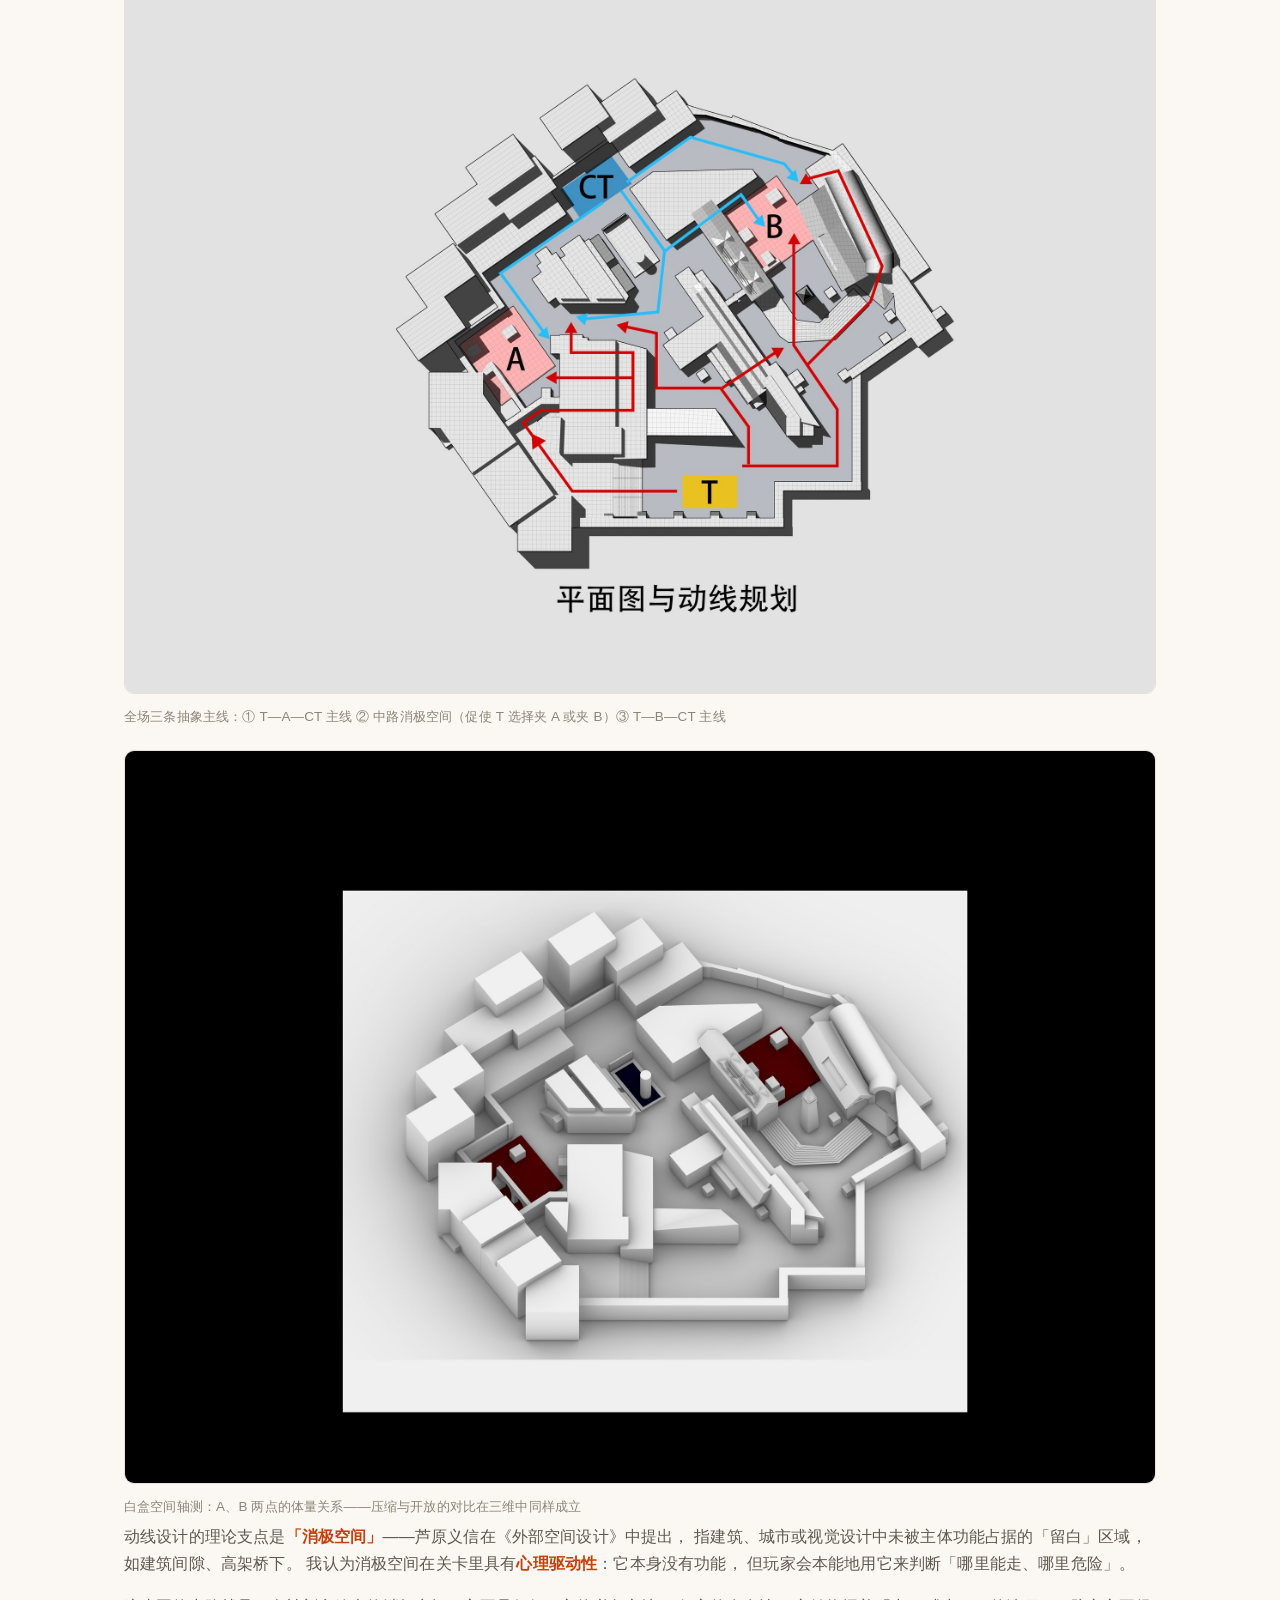
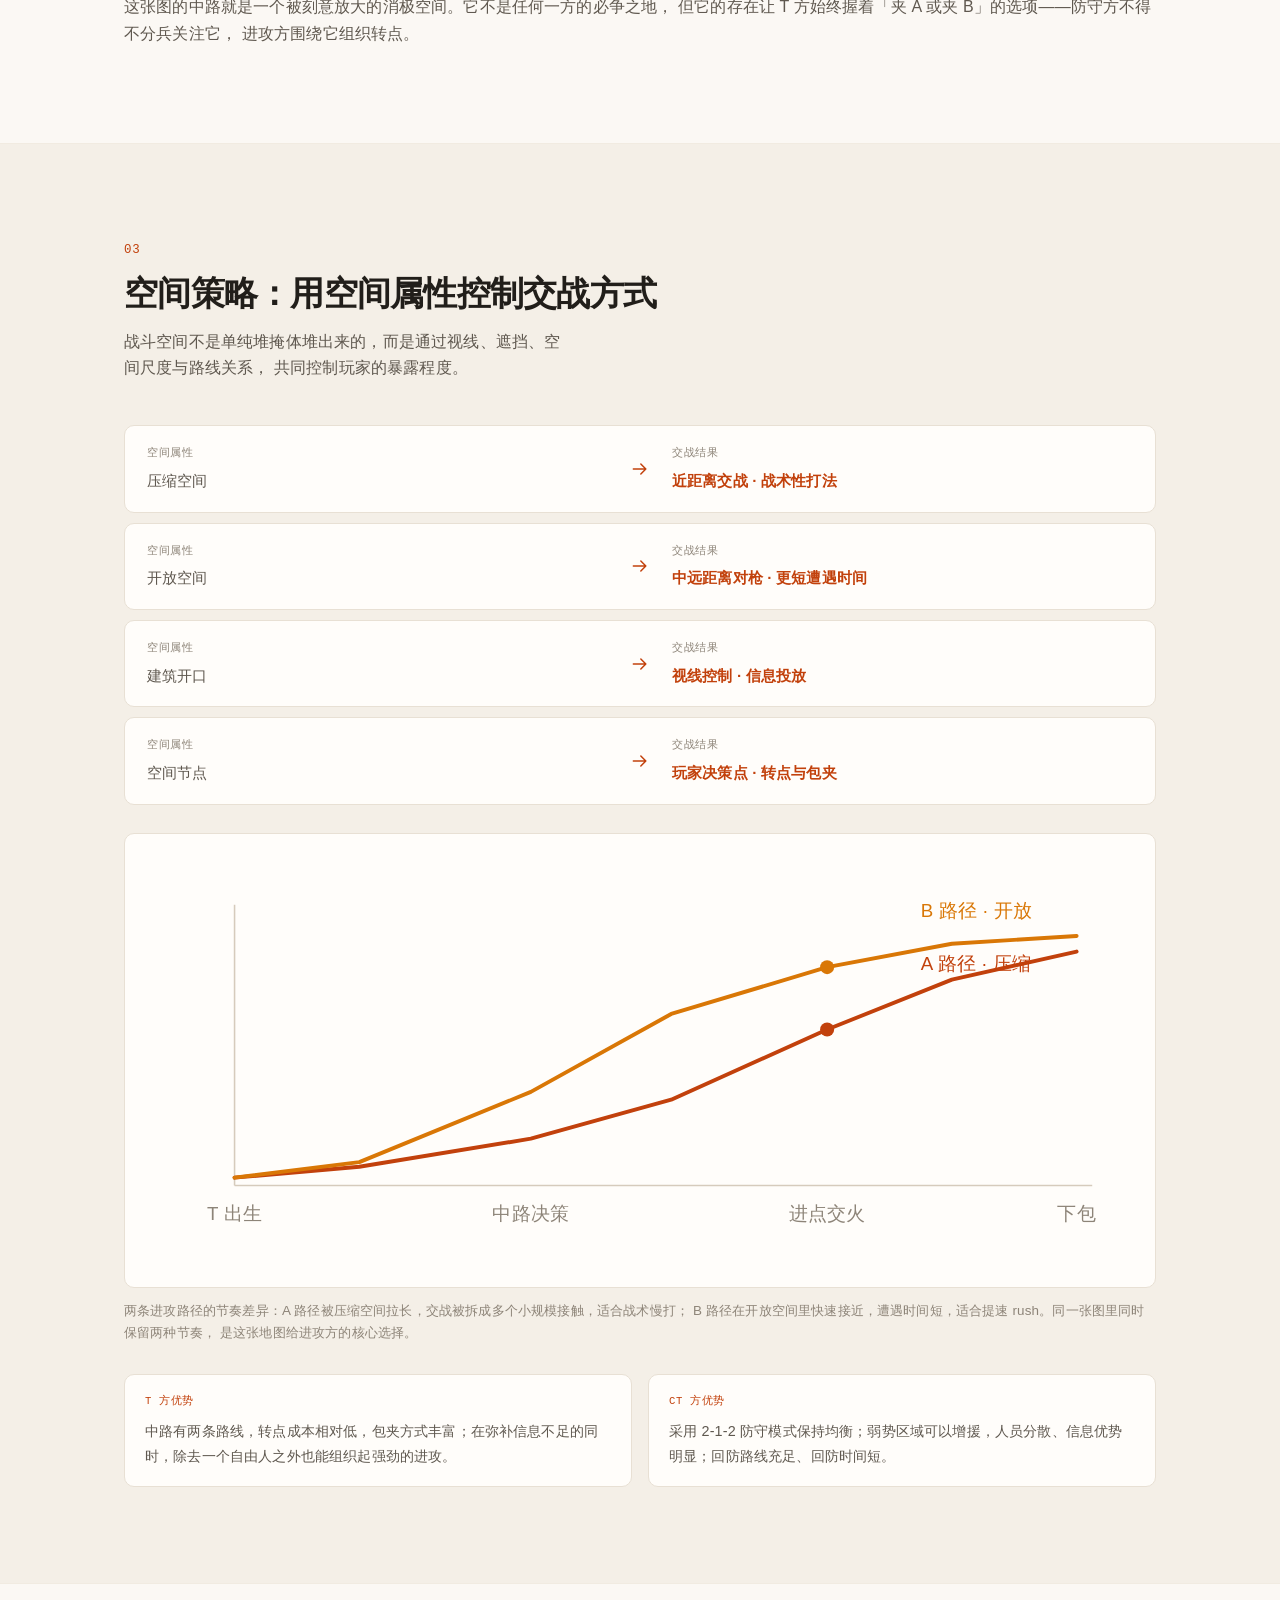
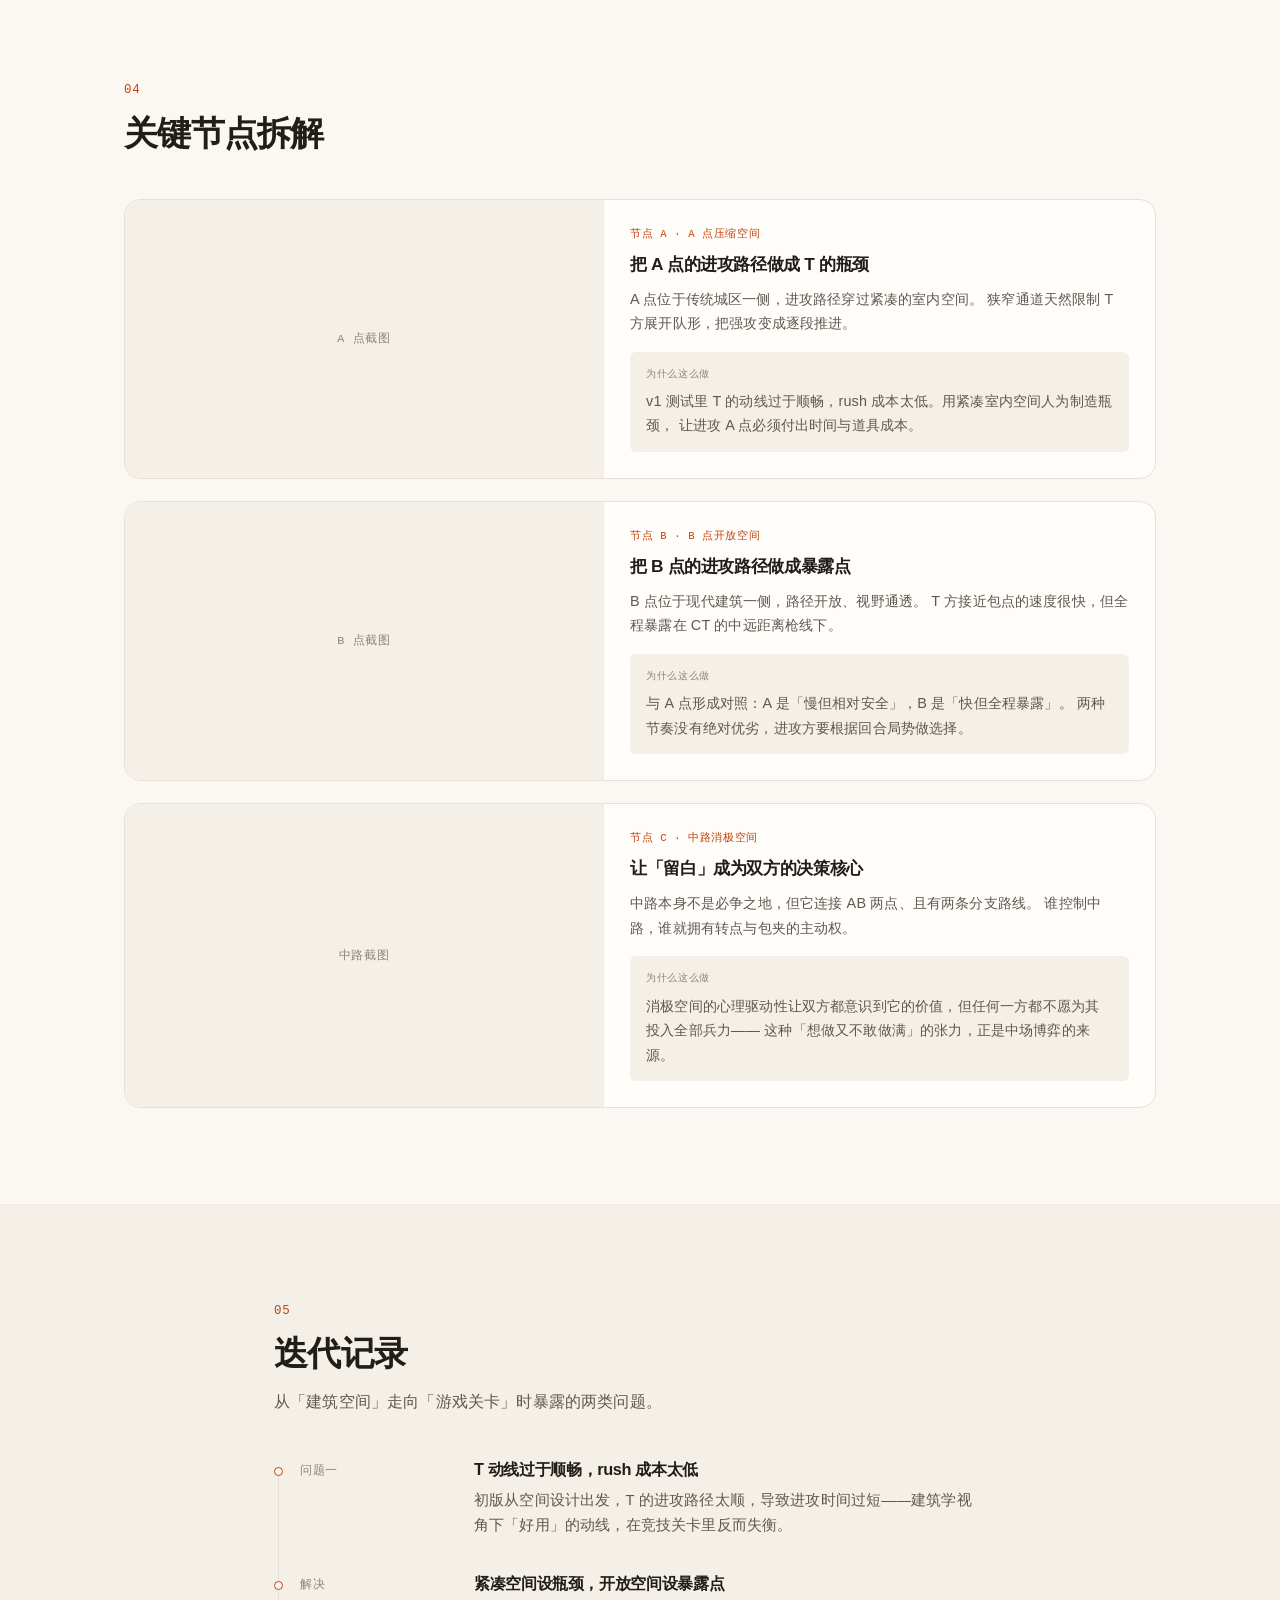
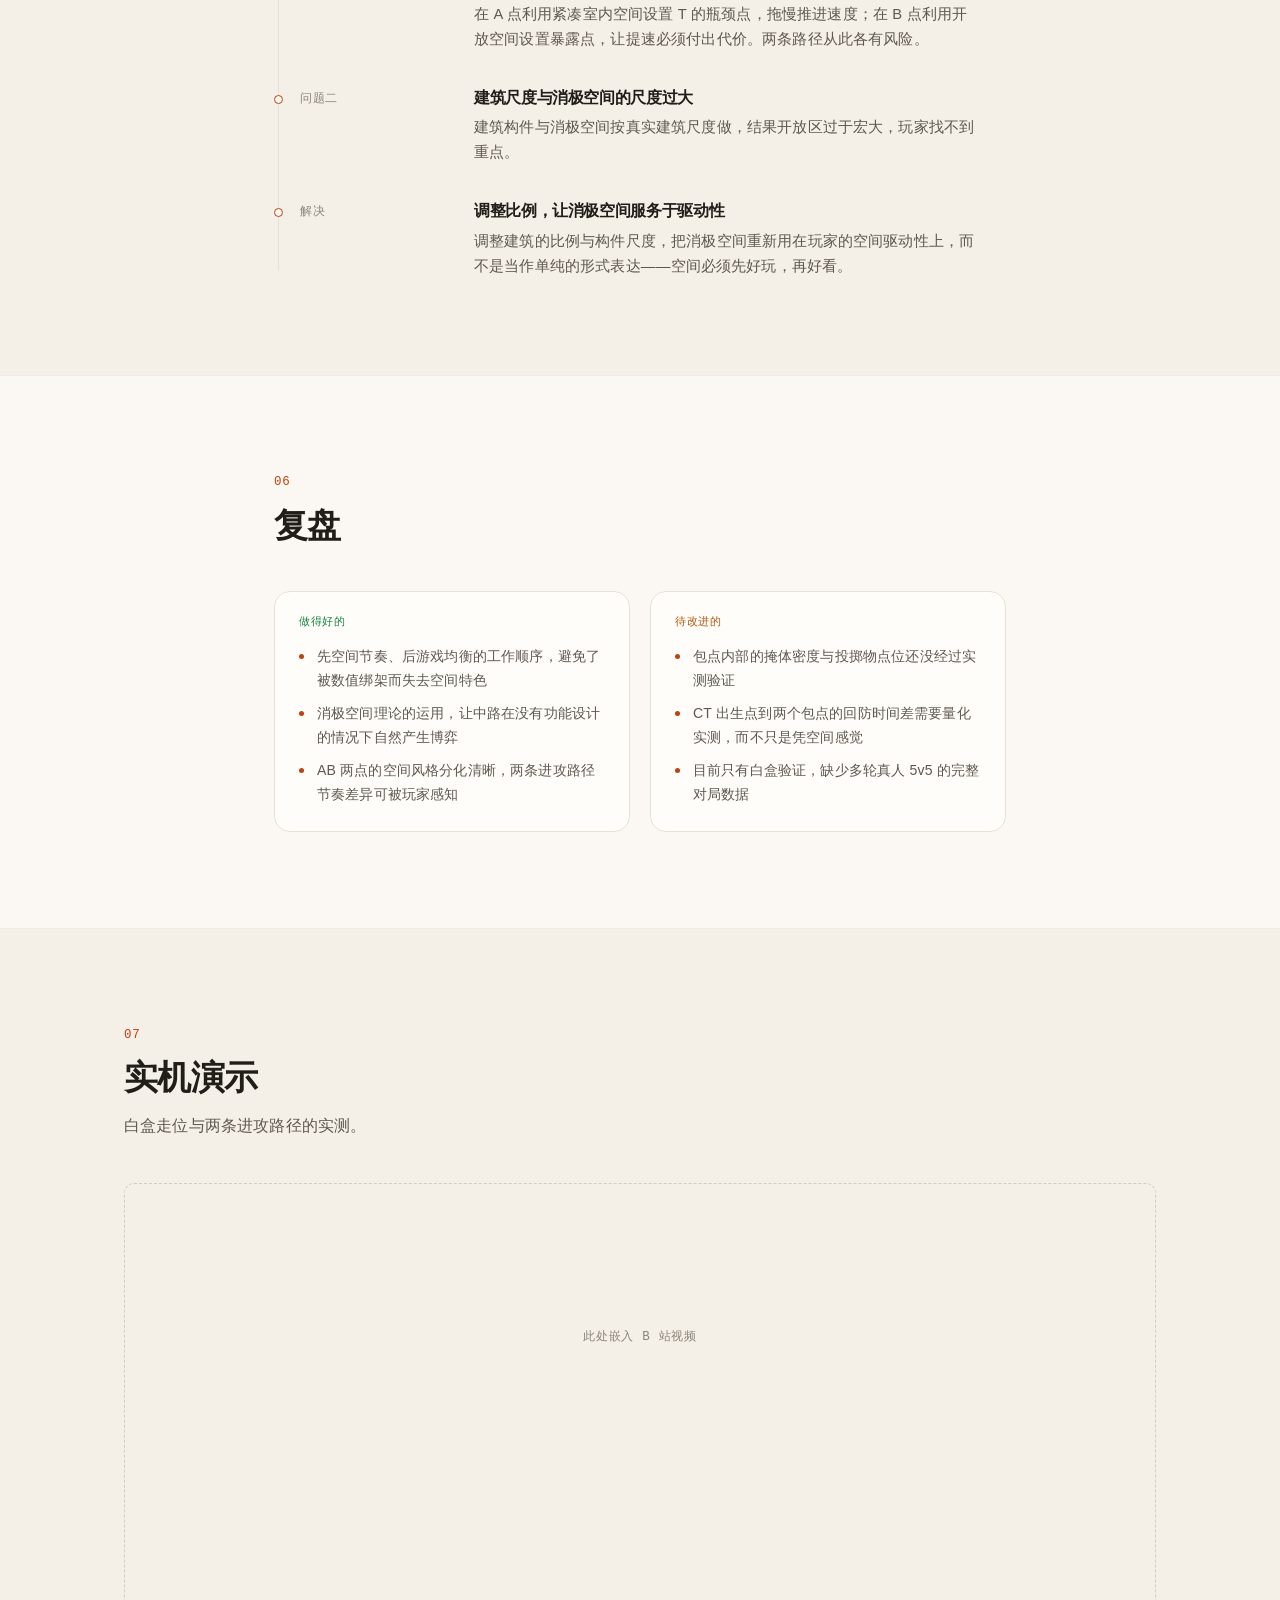
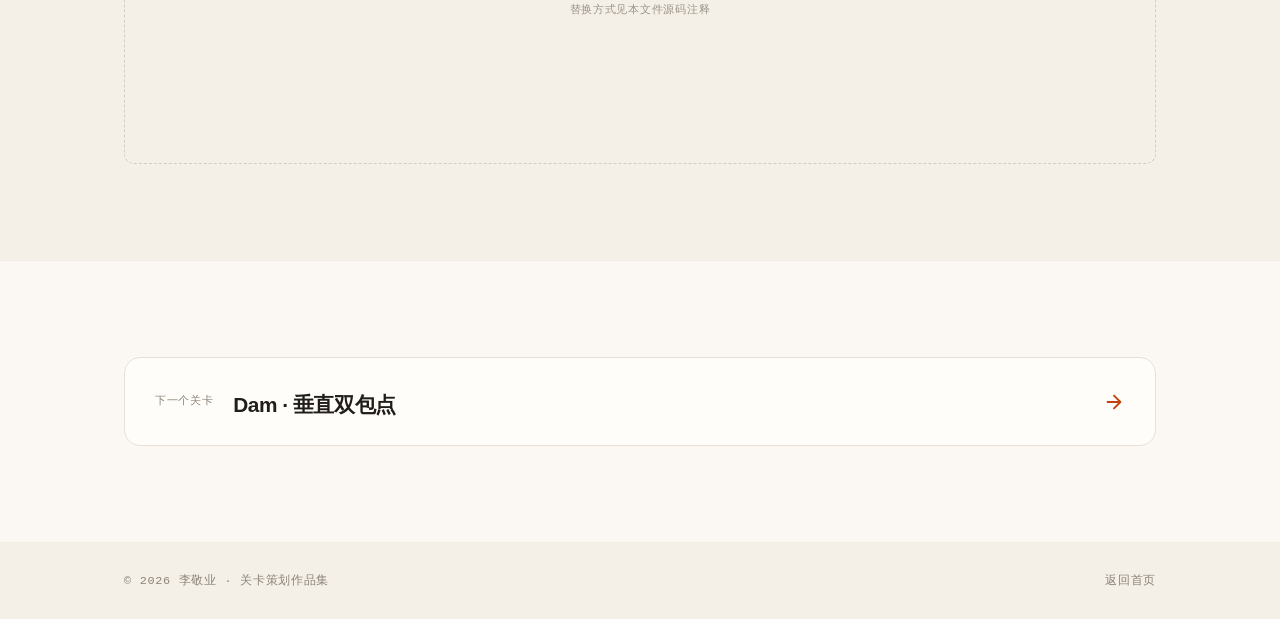
==== commit e0c014d6: "Use user-adjusted POI coordinates verbatim; multi-image flip-through gallery per POI (47 screenshots" ====
--- a/work-blockout-01.html
+++ b/work-blockout-01.html
@@ -1,5 +1,5 @@
 <!DOCTYPE html>
-<html lang="zh-CN" data-theme="dark">
+<html lang="zh-CN" data-theme="light">
 <head>
 <meta charset="UTF-8" />
 <meta name="viewport" content="width=device-width, initial-scale=1, viewport-fit=cover" />
@@ -16,7 +16,7 @@
   (function () {
     try {
       var saved = localStorage.getItem('theme');
-      document.documentElement.setAttribute('data-theme', saved || 'dark');
+      document.documentElement.setAttribute('data-theme', saved || 'light');
     } catch (e) {
       document.documentElement.setAttribute('data-theme', 'dark');
     }
--- a/assets/css/style.css
+++ b/assets/css/style.css
@@ -7,22 +7,23 @@
    1. 设计变量（改这里就能整体换肤）
    -------------------------------------------------------------------------- */
 html[data-theme="light"] {
-  --bg:            #ffffff;
-  --bg-soft:       #f7f8fa;
-  --surface:       #ffffff;
-  --text:          #14161a;
-  --text-soft:     #565e6c;
-  --text-faint:    #8a92a0;
-  --border:        #e7e9ee;
-  --border-soft:   #f0f2f5;
-  --border-strong: #d3d7de;
-  --accent:        #2b5cff;
+  /* 暖白底 —— 呼应《Last Light》的黄昏末日基调，比纯白柔和、不刺眼 */
+  --bg:            #fbf8f4;
+  --bg-soft:       #f4efe7;
+  --surface:       #fffdfa;
+  --text:          #211e1a;
+  --text-soft:     #5f584f;
+  --text-faint:    #8d8478;
+  --border:        #e8e0d4;
+  --border-soft:   #f1ebe1;
+  --border-strong: #d6cbbc;
+  --accent:        #c2410c;
   --accent-ink:    #ffffff;
-  --accent-wash:   rgba(43, 92, 255, .07);
-  --shadow-sm:     0 1px 2px rgba(16, 24, 40, .05);
-  --shadow:        0 2px 4px rgba(16, 24, 40, .04), 0 12px 32px -12px rgba(16, 24, 40, .14);
-  --grid-line:     rgba(20, 22, 26, .045);
-  --header-bg:     rgba(255, 255, 255, .8);
+  --accent-wash:   rgba(194, 65, 12, .08);
+  --shadow-sm:     0 1px 2px rgba(72, 52, 32, .06);
+  --shadow:        0 2px 4px rgba(72, 52, 32, .05), 0 12px 32px -12px rgba(72, 52, 32, .18);
+  --grid-line:     rgba(33, 30, 26, .05);
+  --header-bg:     rgba(251, 248, 244, .82);
   color-scheme: light;
 }
 
@@ -1789,3 +1790,198 @@
 .loot-item.r-rare { border-color: rgba(147, 51, 234, .4); }
 
 .hero-text { min-width: 0; }
+
+/* ---- 编辑模式：提示行 + 一键复制按钮 ---- */
+.poi-edit-row {
+  display: flex;
+  align-items: center;
+  justify-content: space-between;
+  gap: 12px;
+  flex-wrap: wrap;
+}
+.poi-edit-tip { flex: 1 1 auto; min-width: 220px; }
+.poi-edit-copy {
+  flex: 0 0 auto;
+  font: inherit;
+  font-size: .78rem;
+  line-height: 1;
+  padding: 9px 16px;
+  border-radius: 999px;
+  border: 1px solid var(--accent);
+  color: var(--accent);
+  background: transparent;
+  cursor: pointer;
+  white-space: nowrap;
+  transition: background .16s var(--ease), color .16s var(--ease), border-color .16s var(--ease);
+}
+.poi-edit-copy:hover { background: var(--accent); color: #fff; }
+.poi-edit-copy.is-copied { background: #16a34a; border-color: #16a34a; color: #fff; }
+.poi-edit-pos { margin-top: 8px; color: var(--text-soft); font-size: .76rem; }
+
+/* ==========================================================================
+   POI 地图第二轮：加宽区块、放大详情、半透明带光晕的按钮
+   ========================================================================== */
+/* 含互动地图的两个区块突破默认容器宽度，左右各延申 */
+.section-wide .container { max-width: 1440px; }
+
+/* 面板占比提高，截图更大 */
+.poi-layout { grid-template-columns: minmax(0, 1.35fr) minmax(0, 1fr); gap: 24px; }
+.poi-detail-fig-empty { min-height: 260px; font-size: .84rem; }
+.poi-detail-fig img { width: 100%; }
+
+/* 按钮半透明 + 彩色光晕：看得清地图、也够显眼 */
+.poi-btn {
+  background: color-mix(in srgb, var(--poi-c) 72%, transparent);
+  backdrop-filter: blur(2px);
+  box-shadow:
+    0 0 0 4px color-mix(in srgb, var(--poi-c) 26%, transparent),
+    0 1px 6px rgba(0, 0, 0, .42);
+}
+.poi-btn:hover, .poi-btn:focus-visible {
+  background: var(--poi-c);
+  box-shadow:
+    0 0 0 5px color-mix(in srgb, var(--poi-c) 38%, transparent),
+    0 1px 8px rgba(0, 0, 0, .45);
+}
+.poi-btn.is-active {
+  background: var(--poi-c);
+  box-shadow:
+    0 0 0 3px rgba(255, 255, 255, .85),
+    0 0 0 7px color-mix(in srgb, var(--poi-c) 65%, transparent),
+    0 1px 6px rgba(0, 0, 0, .4);
+}
+
+/* ---- 三/四联实景图组 ---- */
+.figure-grid {
+  display: grid;
+  grid-template-columns: repeat(auto-fit, minmax(280px, 1fr));
+  gap: 22px;
+}
+.figure-grid .figure-block { margin: 0; }
+.figure-grid figcaption b {
+  display: block;
+  margin-bottom: 5px;
+  color: var(--text);
+  font-weight: 500;
+}
+@media (max-width: 640px) {
+  .figure-grid { grid-template-columns: 1fr; }
+}
+
+/* ==========================================================================
+   POI 详情面板 · 多图翻页
+   ========================================================================== */
+.poi-gallery { margin-top: 14px; outline: none; }
+.poi-gallery:focus-visible .poi-g-view { outline: 2px solid var(--accent); outline-offset: 2px; }
+
+.poi-g-view {
+  position: relative;
+  border: 1px solid var(--border);
+  border-radius: var(--radius);
+  overflow: hidden;
+  background: var(--bg-soft);
+  line-height: 0;
+}
+.poi-g-view img { display: block; width: 100%; height: auto; }
+
+.poi-g-nav {
+  position: absolute;
+  top: 50%;
+  transform: translateY(-50%);
+  width: 34px; height: 34px;
+  display: flex; align-items: center; justify-content: center;
+  padding: 0;
+  border: 0;
+  border-radius: 50%;
+  background: rgba(12, 16, 24, .58);
+  color: #fff;
+  cursor: pointer;
+  opacity: 0;
+  transition: opacity .16s var(--ease), background .16s var(--ease);
+}
+.poi-g-nav svg { width: 17px; height: 17px; }
+.poi-g-nav:hover { background: rgba(12, 16, 24, .8); }
+.poi-gallery:hover .poi-g-nav,
+.poi-gallery:focus-within .poi-g-nav { opacity: 1; }
+.poi-g-prev { left: 10px; }
+.poi-g-next { right: 10px; }
+@media (hover: none) { .poi-g-nav { opacity: 1; } }
+
+.poi-g-count {
+  position: absolute;
+  right: 10px; bottom: 10px;
+  padding: 4px 10px;
+  border-radius: 999px;
+  font-size: .74rem;
+  line-height: 1.4;
+  color: #fff;
+  background: rgba(12, 16, 24, .66);
+}
+
+.poi-g-dots {
+  display: flex; justify-content: center; gap: 7px;
+  margin-top: 10px;
+}
+.poi-g-dot {
+  width: 8px; height: 8px;
+  padding: 0;
+  border: 0;
+  border-radius: 50%;
+  background: var(--border-strong);
+  cursor: pointer;
+  transition: background .16s var(--ease), transform .16s var(--ease);
+}
+.poi-g-dot:hover { background: var(--text-soft); }
+.poi-g-dot.is-on { background: var(--accent); transform: scale(1.35); }
+
+/* ==========================================================================
+   文字重点：关键词色块 + 强调框
+   ========================================================================== */
+/* 正文加粗：直接用暖色，和主题一致 */
+.prose strong,
+.lead strong,
+.section-desc strong,
+.poi-detail-desc strong {
+  color: var(--accent);
+  font-weight: 650;
+}
+
+/* 行内关键词色块：<b class="kw">空间节奏</b> */
+.kw {
+  display: inline;
+  padding: 2px 7px;
+  border-radius: 5px;
+  color: var(--accent);
+  background: var(--accent-wash);
+  font-weight: 600;
+  box-decoration-break: clone;
+  -webkit-box-decoration-break: clone;
+}
+
+/* 整句强调框：<p class="kw-box">…</p> */
+.kw-box {
+  margin: 16px 0 0;
+  padding: 13px 16px;
+  border-left: 3px solid var(--accent);
+  border-radius: 0 var(--radius) var(--radius) 0;
+  background: var(--accent-wash);
+  color: var(--text);
+  font-size: .9rem;
+  line-height: 1.8;
+}
+.kw-box strong { color: var(--accent); font-weight: 650; }
+
+/* 中性提示框（不想用暖色时用） */
+.soft-box {
+  margin: 16px 0 0;
+  padding: 13px 16px;
+  border-left: 3px solid var(--border-strong);
+  border-radius: 0 var(--radius) var(--radius) 0;
+  background: var(--bg-soft);
+  color: var(--text-soft);
+  font-size: .88rem;
+  line-height: 1.8;
+}
+
+/* 能力迁移：右侧「关卡设计应用」一侧更醒目 */
+.map-to p { color: var(--accent); font-weight: 650; }
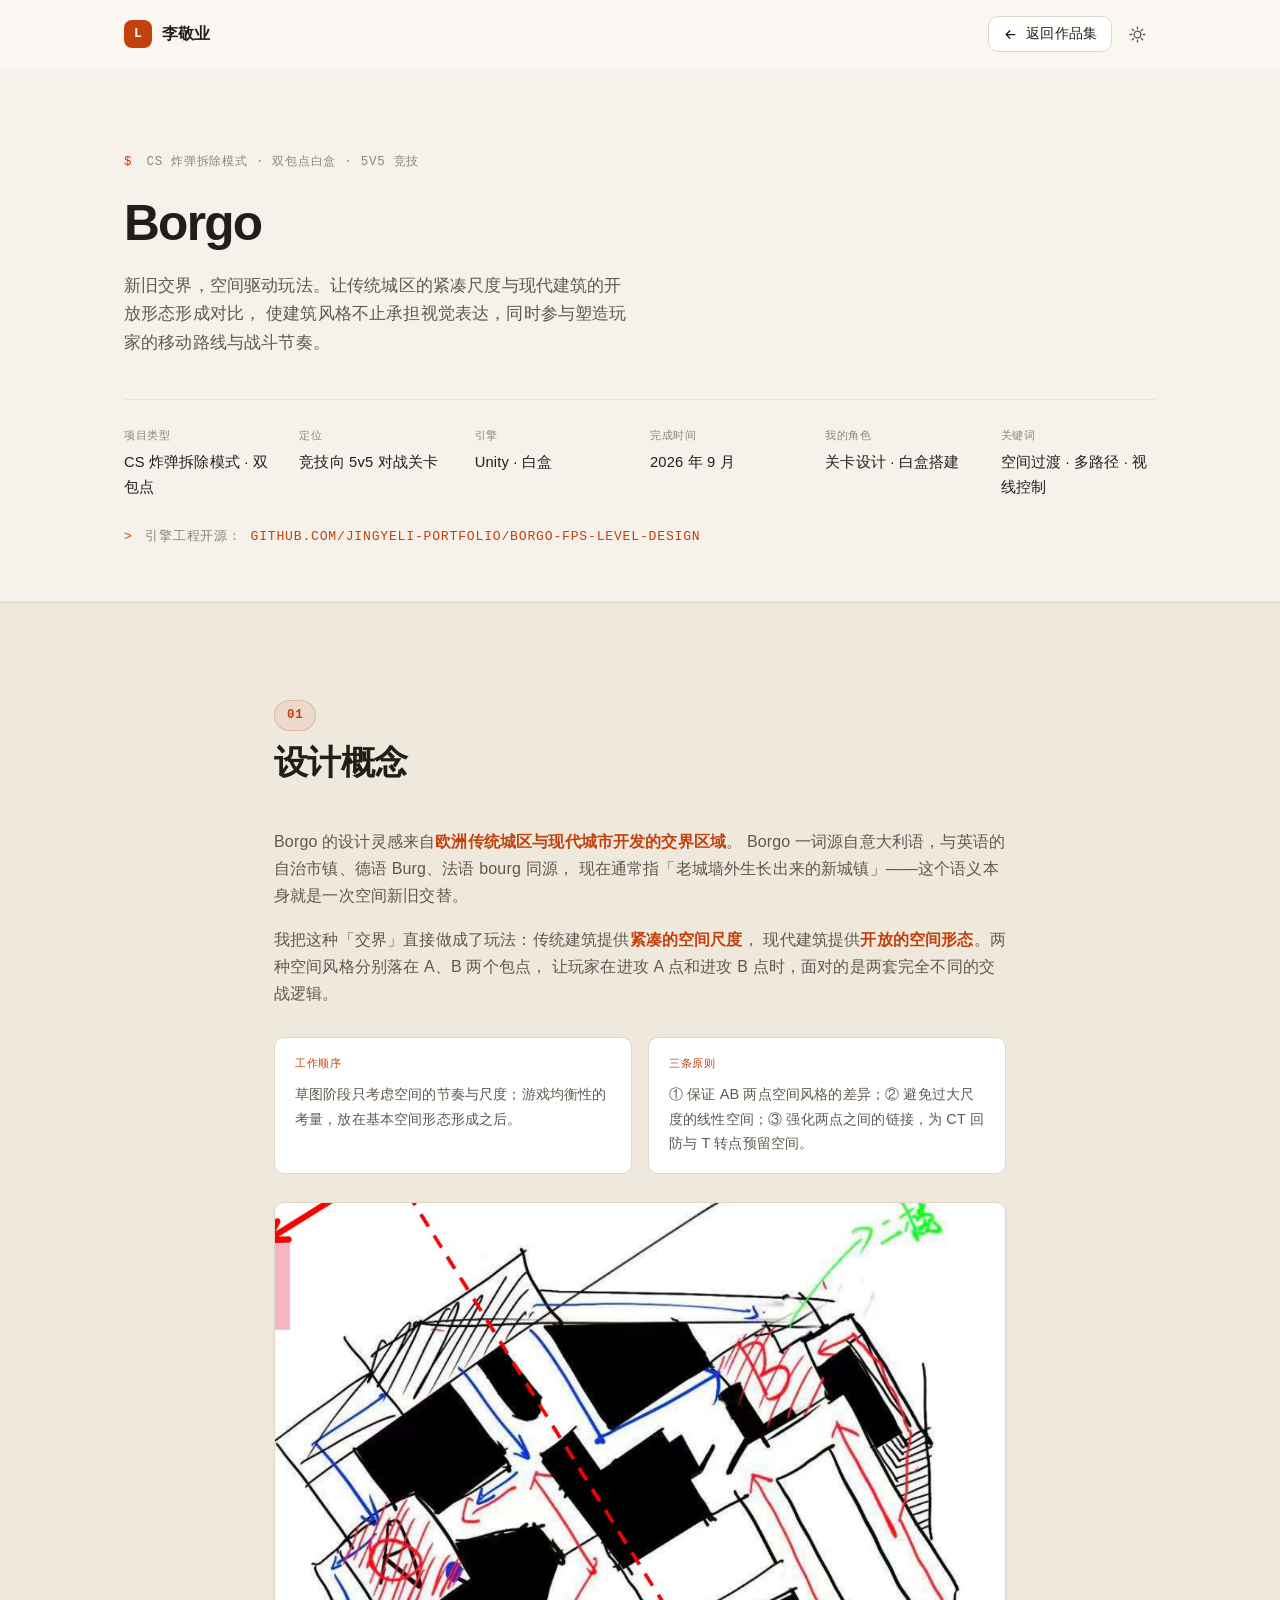
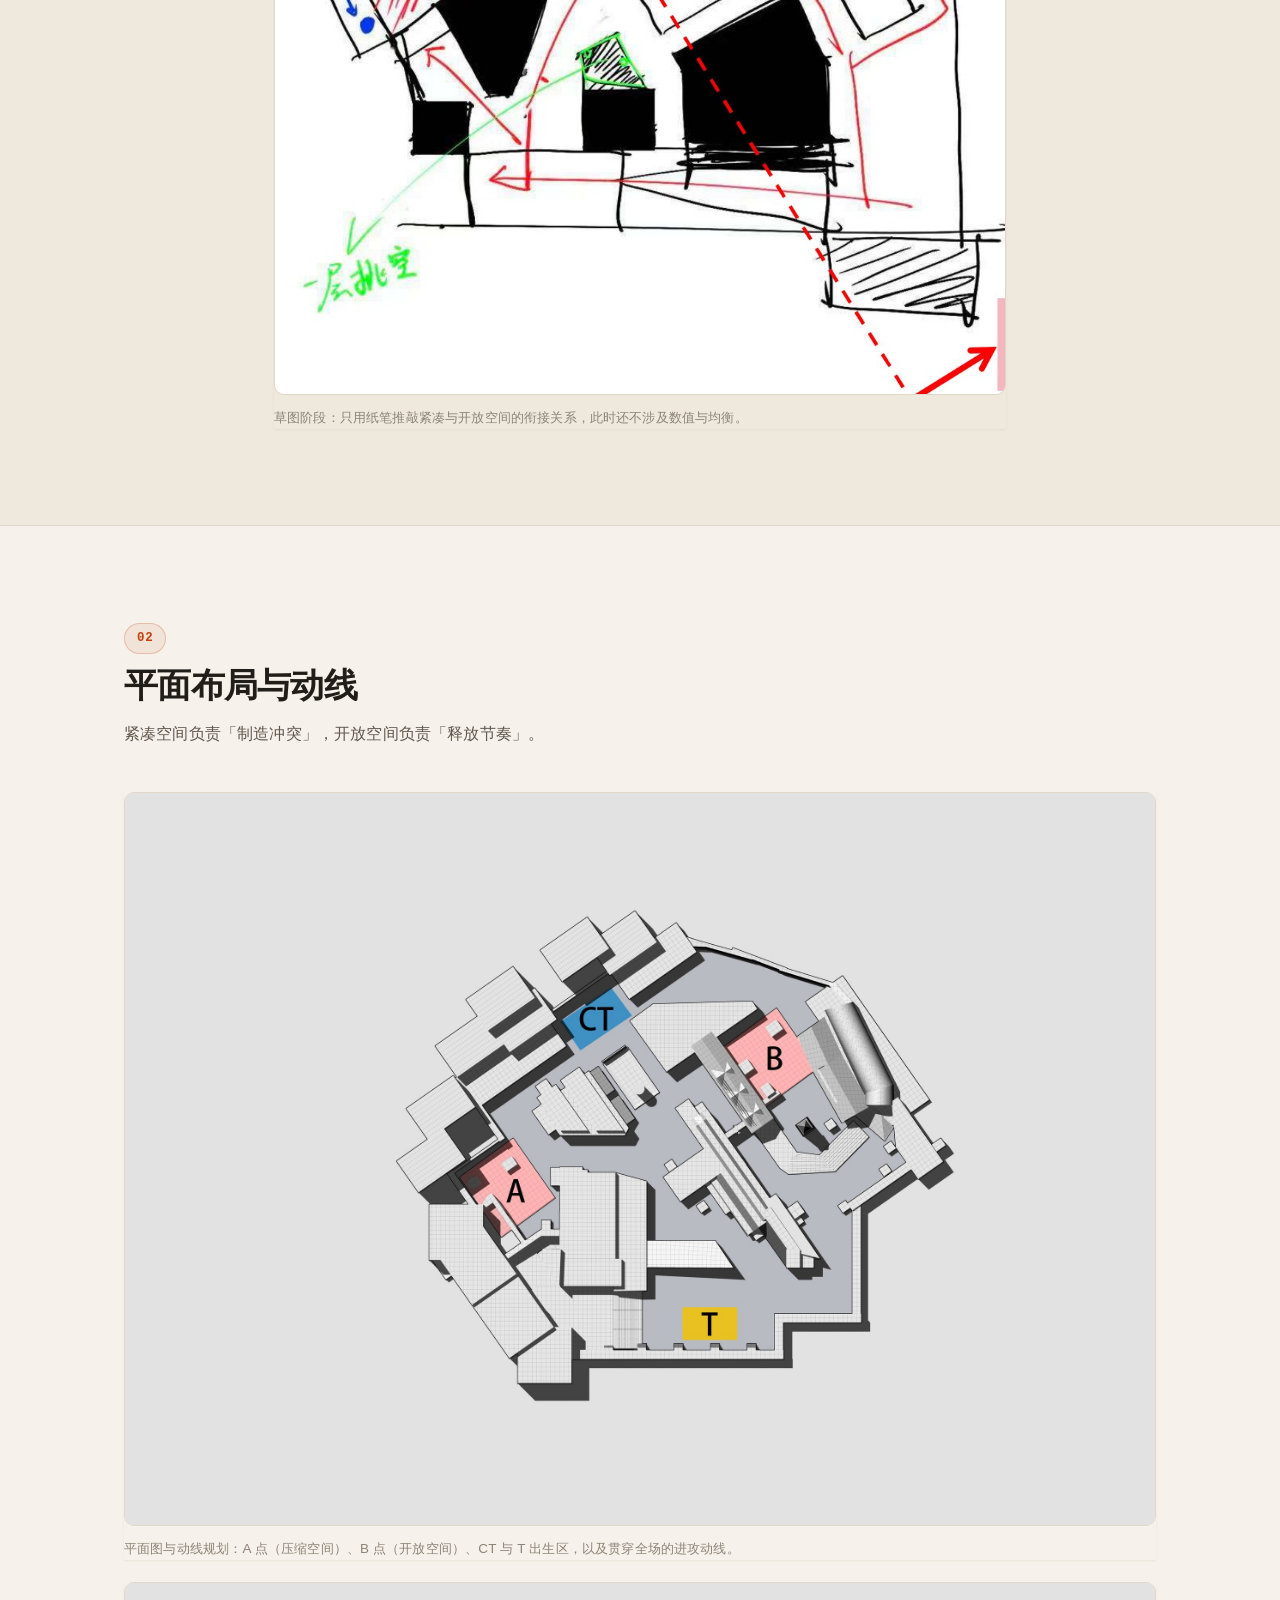
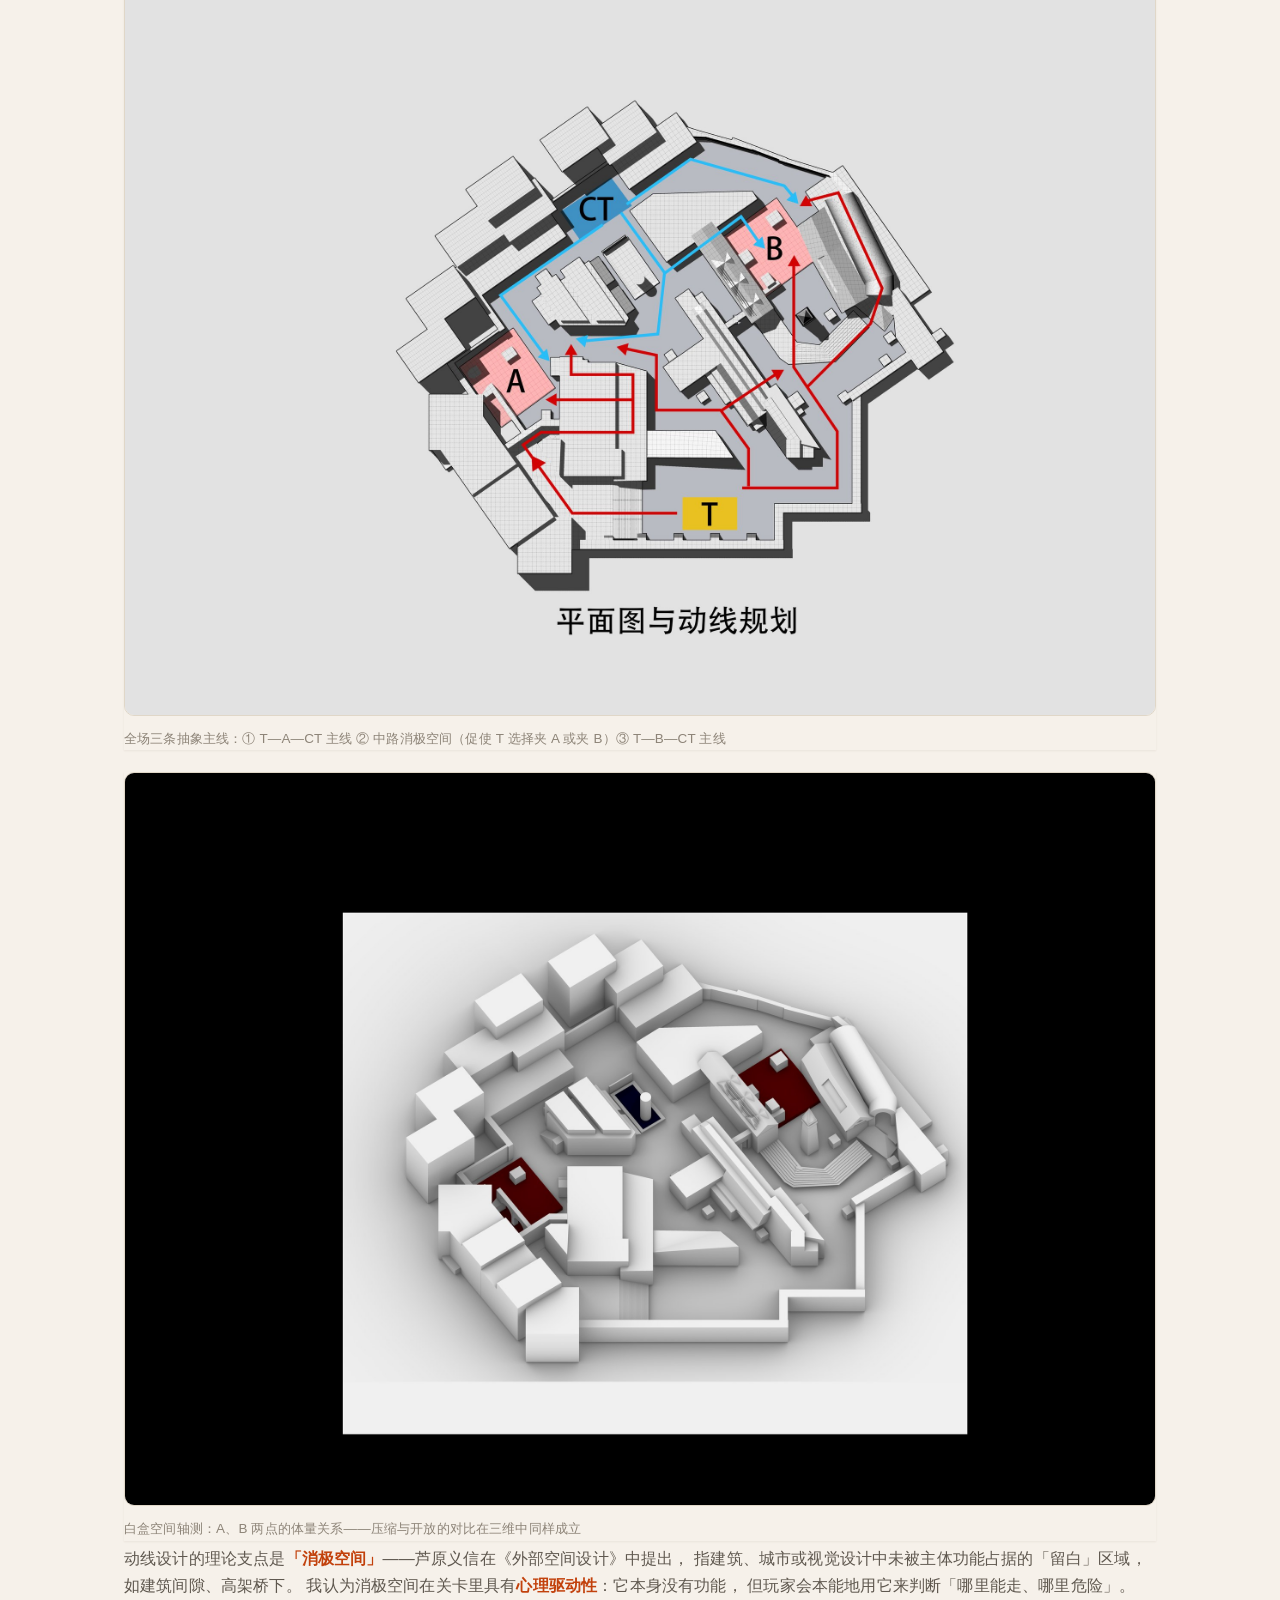
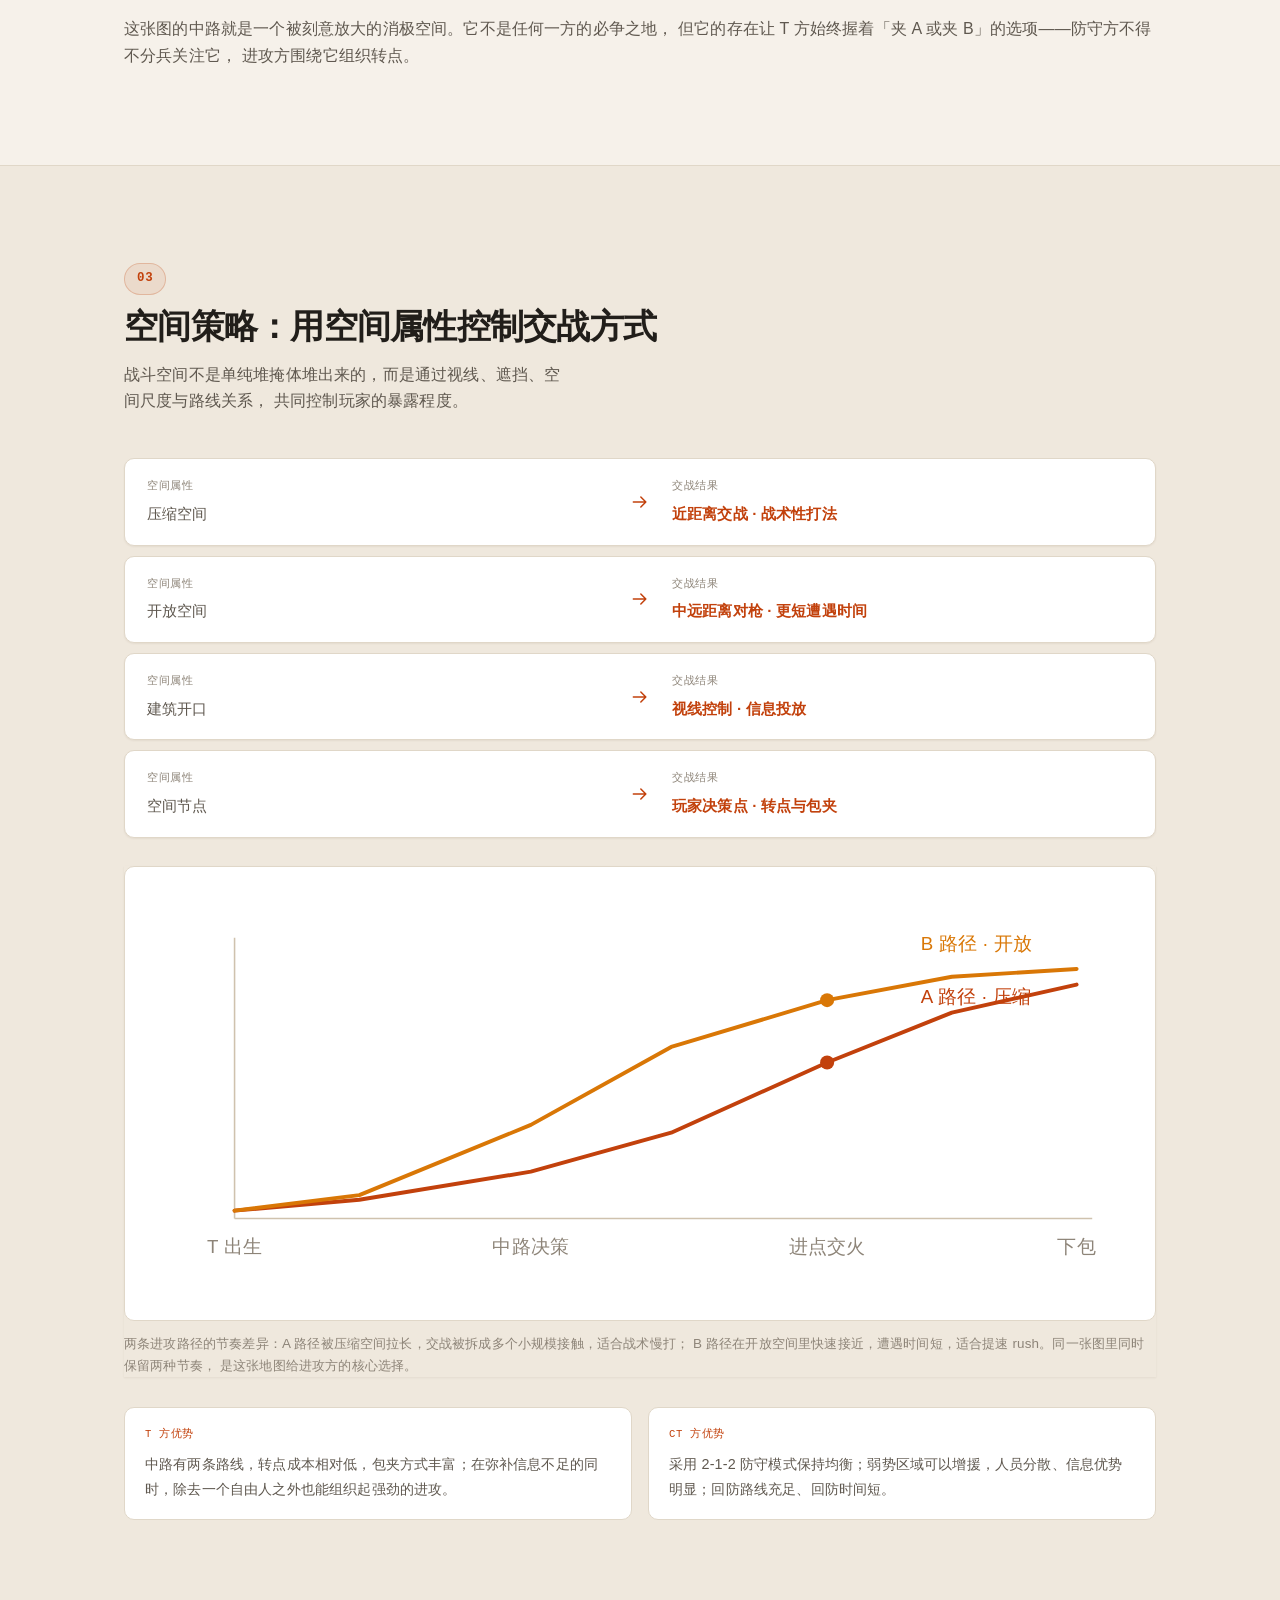
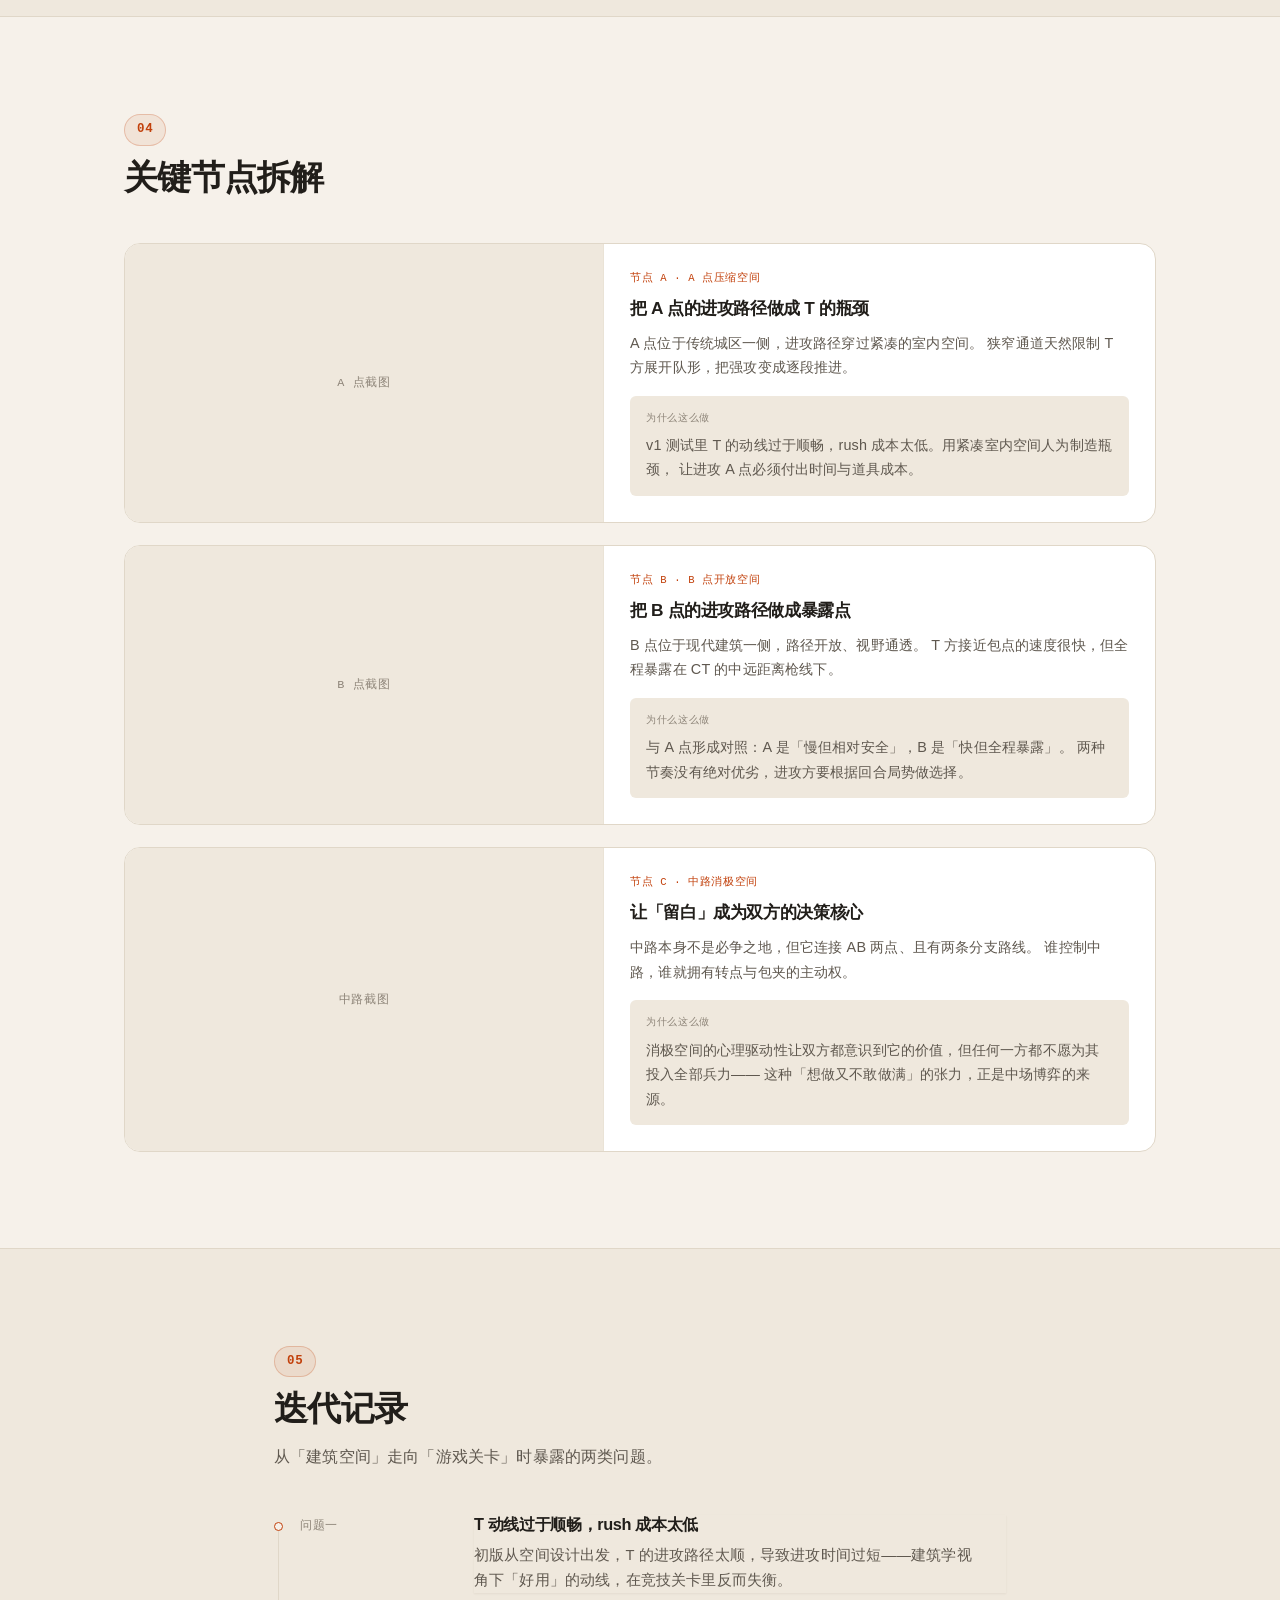
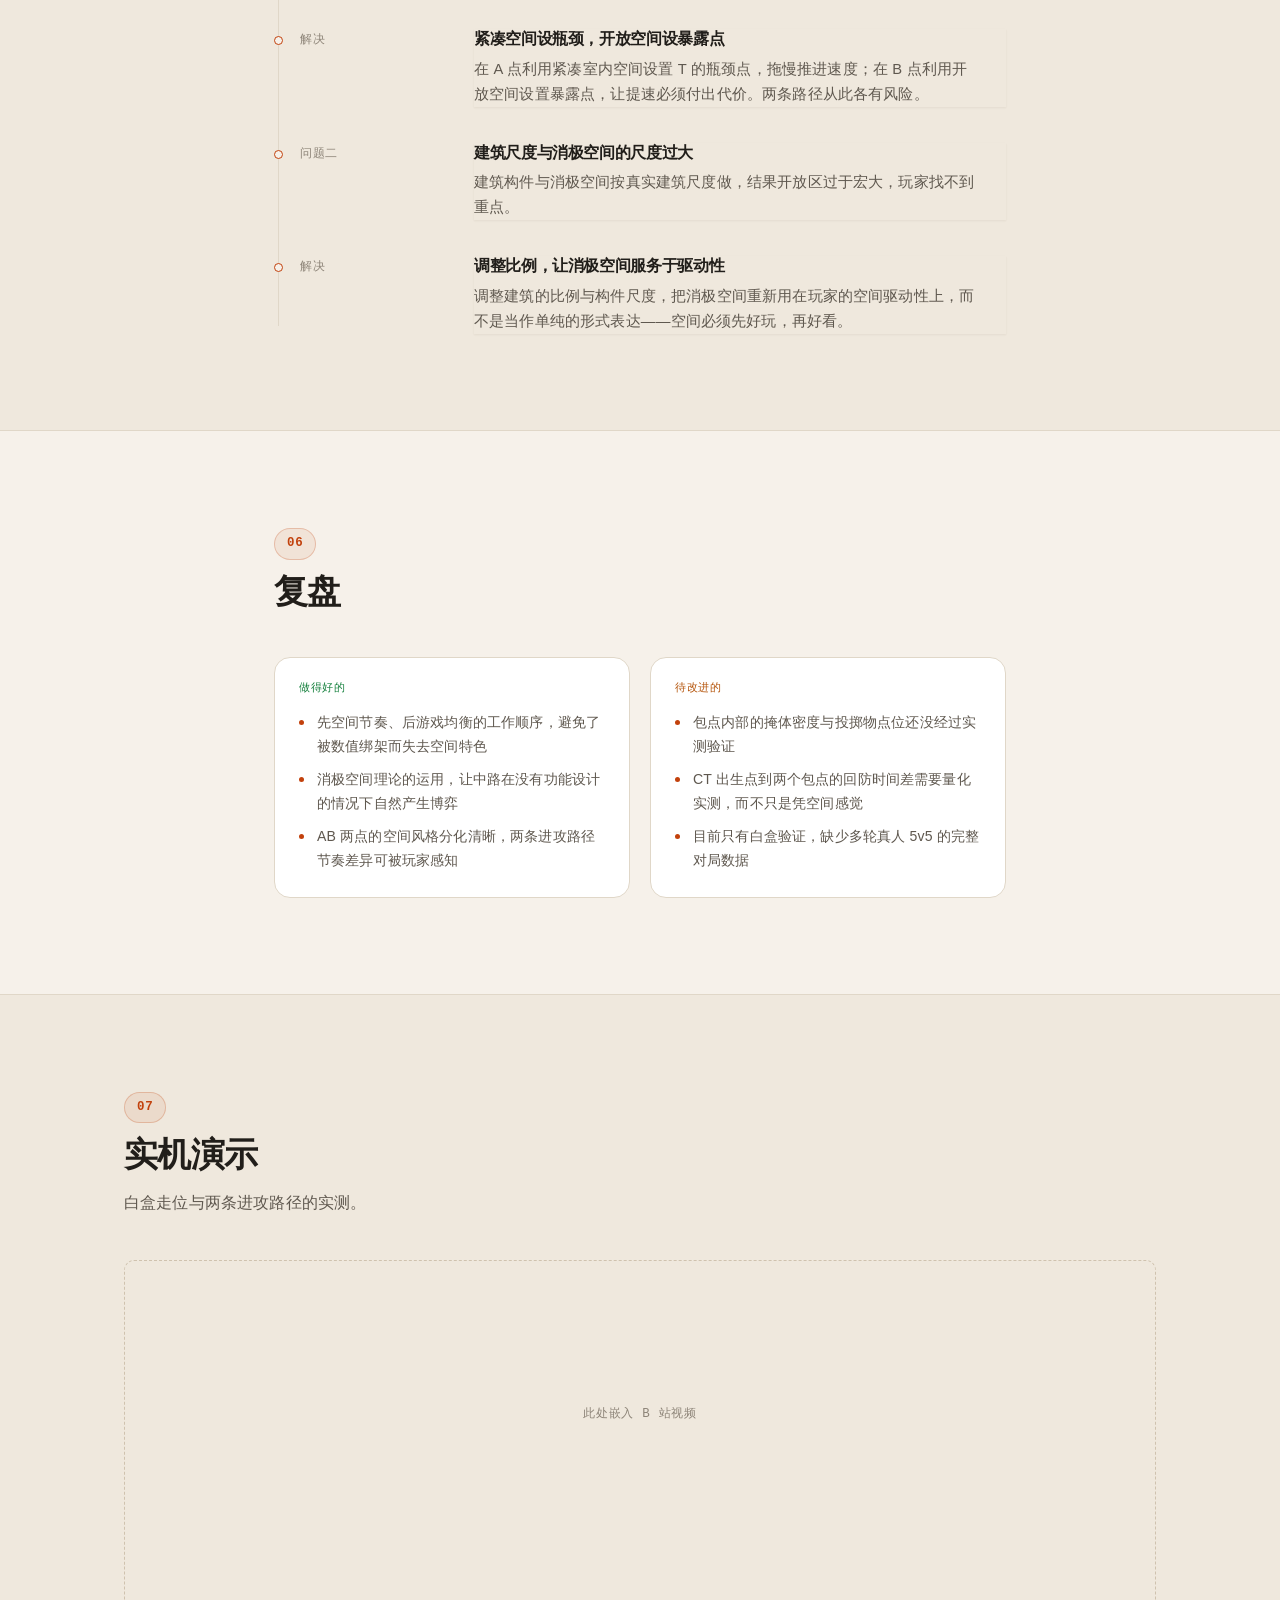
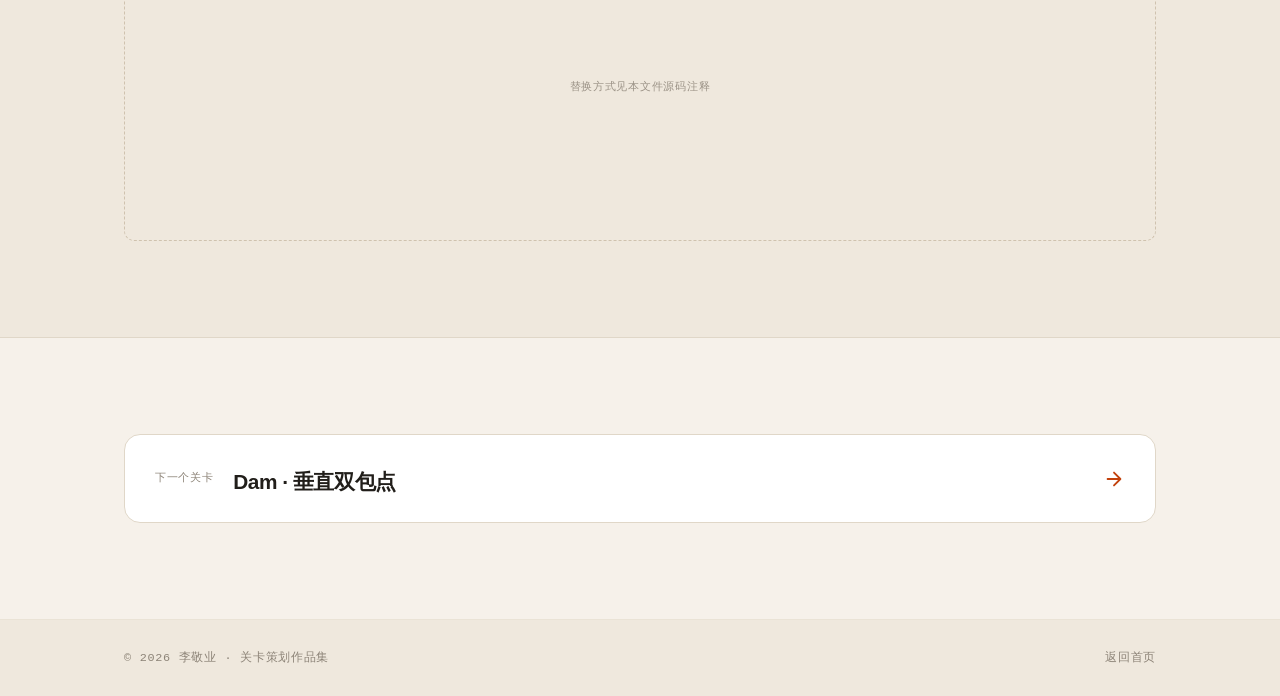
==== commit 3e4fb16b: "Hero: full-width horizontal title with accent keyword chips, larger cover visual; light theme depth:" ====
--- a/work-blockout-01.html
+++ b/work-blockout-01.html
@@ -15,7 +15,7 @@
 <script>
   (function () {
     try {
-      var saved = localStorage.getItem('theme');
+      var saved = localStorage.getItem('wb-theme');
       document.documentElement.setAttribute('data-theme', saved || 'light');
     } catch (e) {
       document.documentElement.setAttribute('data-theme', 'dark');
--- a/assets/css/style.css
+++ b/assets/css/style.css
@@ -260,9 +260,17 @@
 .eyebrow .prompt { color: var(--accent); margin-right: 6px; }
 
 .hero-title {
-  font-size: clamp(2.35rem, 5.6vw, 3.75rem);
-  max-width: 12em;
+  font-size: clamp(2.3rem, 4.6vw, 3.4rem);
+  max-width: none; /* 整行横排，不再限制在左栏里 */
   letter-spacing: -.035em;
+}
+/* 标题关键词：竞技地图 / 开放世界 —— 暖色块突显 */
+.hero-title .hl-key {
+  color: var(--accent);
+  background: var(--accent-wash);
+  padding: 0 .14em;
+  border-radius: .16em;
+  white-space: nowrap;
 }
 .hero-title .hl {
   position: relative;
@@ -1695,9 +1703,10 @@
    ========================================================================== */
 .hero-grid {
   display: grid;
-  grid-template-columns: minmax(0, 1.25fr) minmax(0, 1fr);
-  gap: 44px;
+  grid-template-columns: minmax(0, 1fr) minmax(0, 1.3fr);
+  gap: 48px;
   align-items: center;
+  margin-top: 30px;
 }
 .hero-visual {
   display: block;
@@ -1985,3 +1994,62 @@
 
 /* 能力迁移：右侧「关卡设计应用」一侧更醒目 */
 .map-to p { color: var(--accent); font-weight: 650; }
+
+/* ==========================================================================
+   第五轮：浅色层次感与模块质感
+   ========================================================================== */
+/* 桌面端标题在逗号处换行；窄屏自适应折行 */
+@media (max-width: 720px) { .br-desktop { display: none; } }
+
+/* 浅色模式：拉开底色与卡片的层次 */
+html[data-theme="light"] {
+  --bg:            #f6f1ea;
+  --bg-soft:       #efe8dd;
+  --surface:       #ffffff;
+  --border:        #e0d7c8;
+  --border-soft:   #eae3d6;
+  --border-strong: #cfc2ae;
+  --shadow-sm:     0 1px 2px rgba(80, 58, 34, .07);
+  --shadow:        0 2px 6px rgba(80, 58, 34, .06), 0 16px 38px -14px rgba(80, 58, 34, .20);
+  --grid-line:     rgba(60, 48, 32, .06);
+}
+
+/* 卡片默认带一层轻投影，悬停时加深——模块之间一眼能分开 */
+html[data-theme="light"] .work-card,
+html[data-theme="light"] .skill-group,
+html[data-theme="light"] .map-row,
+html[data-theme="light"] .feature,
+html[data-theme="light"] .focus-card,
+html[data-theme="light"] .tl-body,
+html[data-theme="light"] .scope-col,
+html[data-theme="light"] .loot-item,
+html[data-theme="light"] .figure-block,
+html[data-theme="light"] .poi-stage,
+html[data-theme="light"] .poi-detail,
+html[data-theme="light"] .hero-visual {
+  box-shadow: var(--shadow-sm);
+}
+html[data-theme="light"] .work-card:hover,
+html[data-theme="light"] .feature:hover,
+html[data-theme="light"] .hero-visual:hover {
+  box-shadow: var(--shadow);
+}
+
+/* 区块之间的分隔线更明显一点（浅色模式） */
+html[data-theme="light"] .section-alt {
+  background: var(--bg-soft);
+  border-block: 1px solid var(--border);
+}
+
+/* 小节编号加色块，模块起点更醒目 */
+.section-index {
+  display: inline-block;
+  padding: 4px 12px;
+  border-radius: 999px;
+  background: var(--accent-wash);
+  border: 1px solid color-mix(in srgb, var(--accent) 24%, transparent);
+  font-weight: 600;
+}
+
+/* 首屏图片卡片再挺一点 */
+.hero-visual { box-shadow: var(--shadow); }
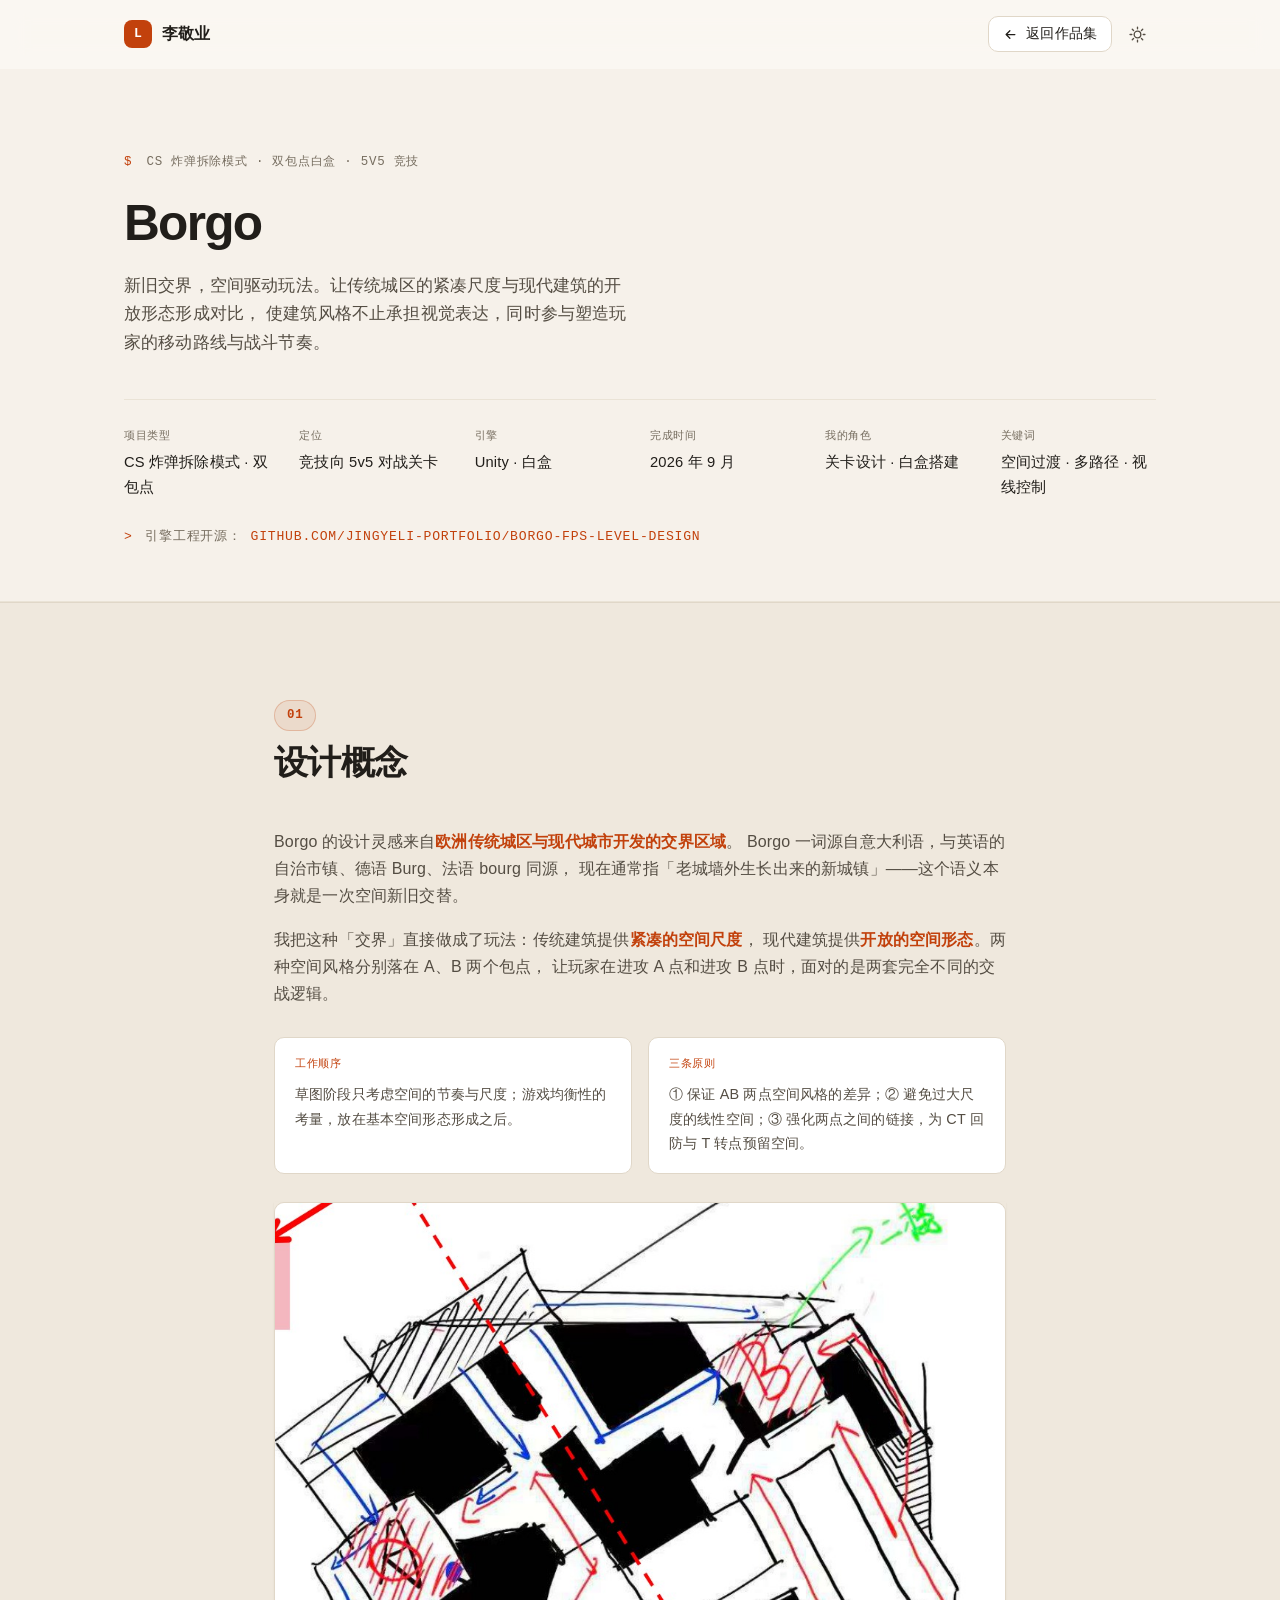
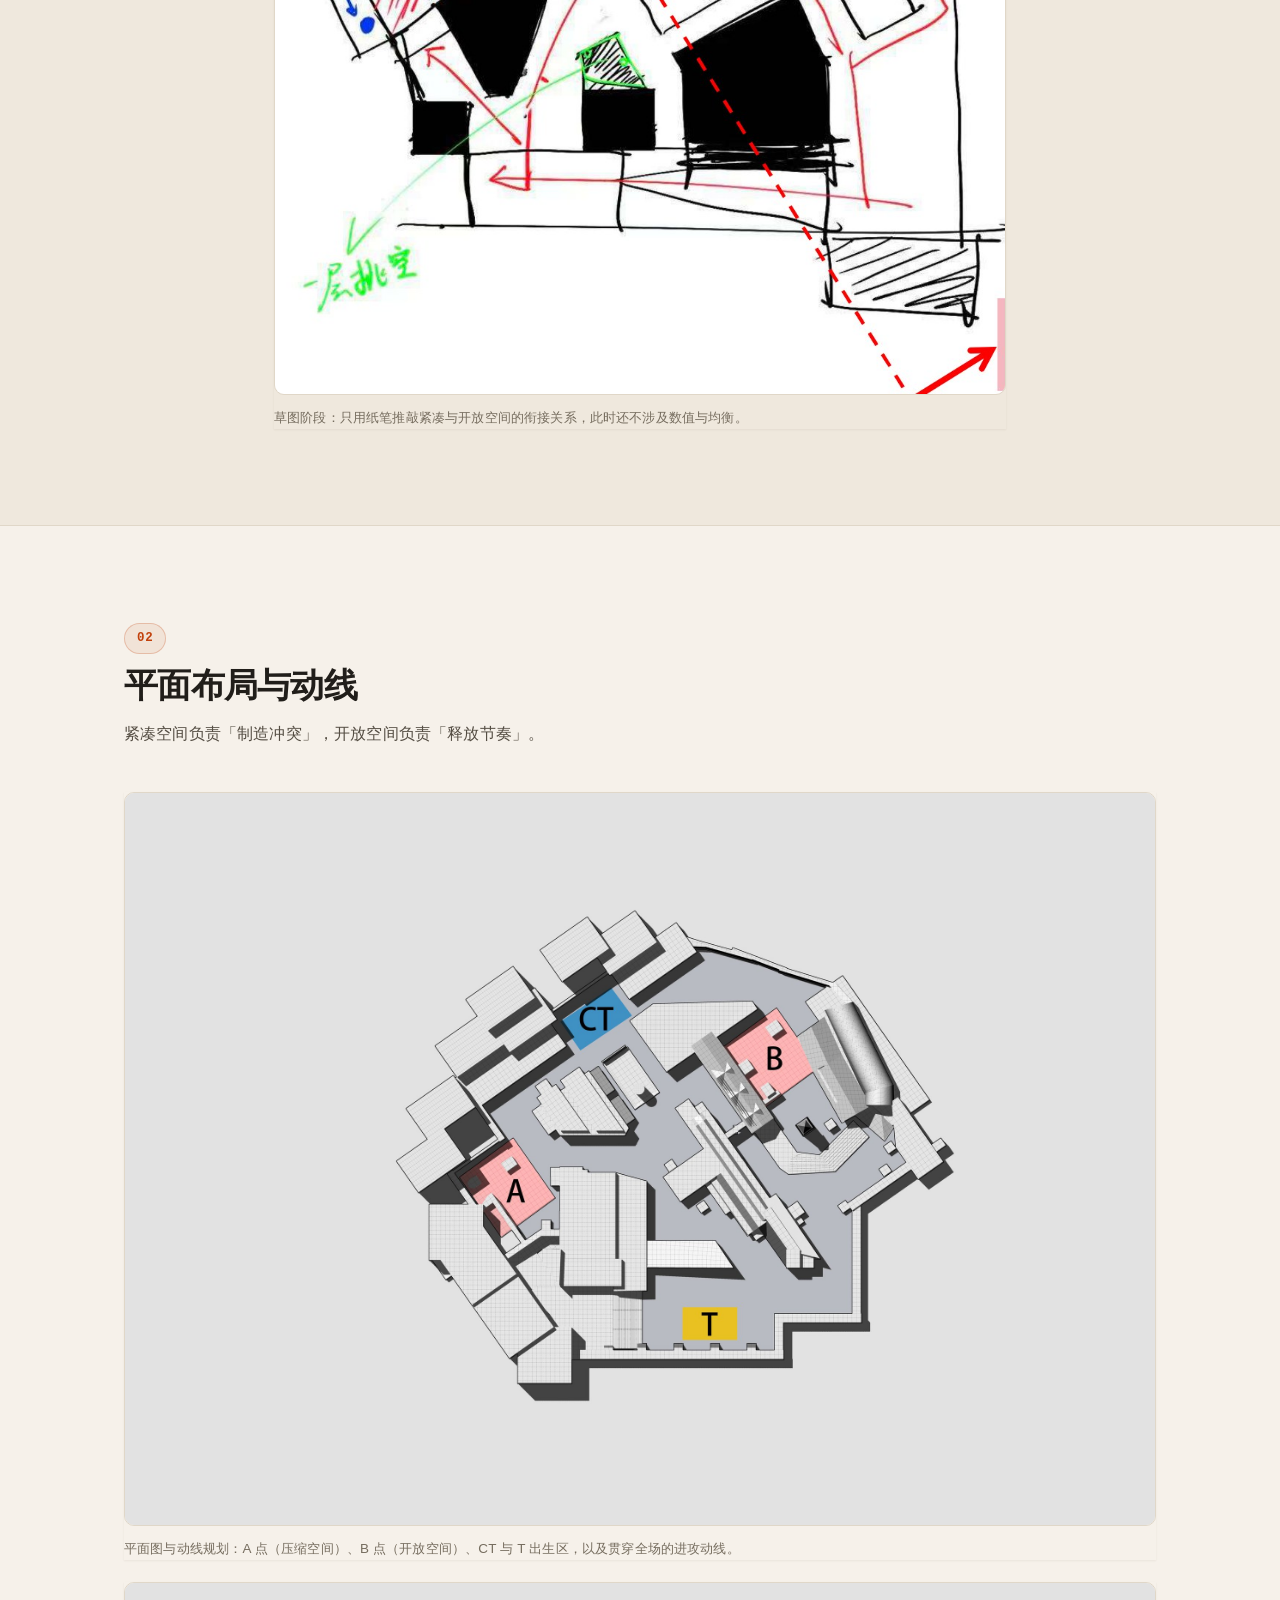
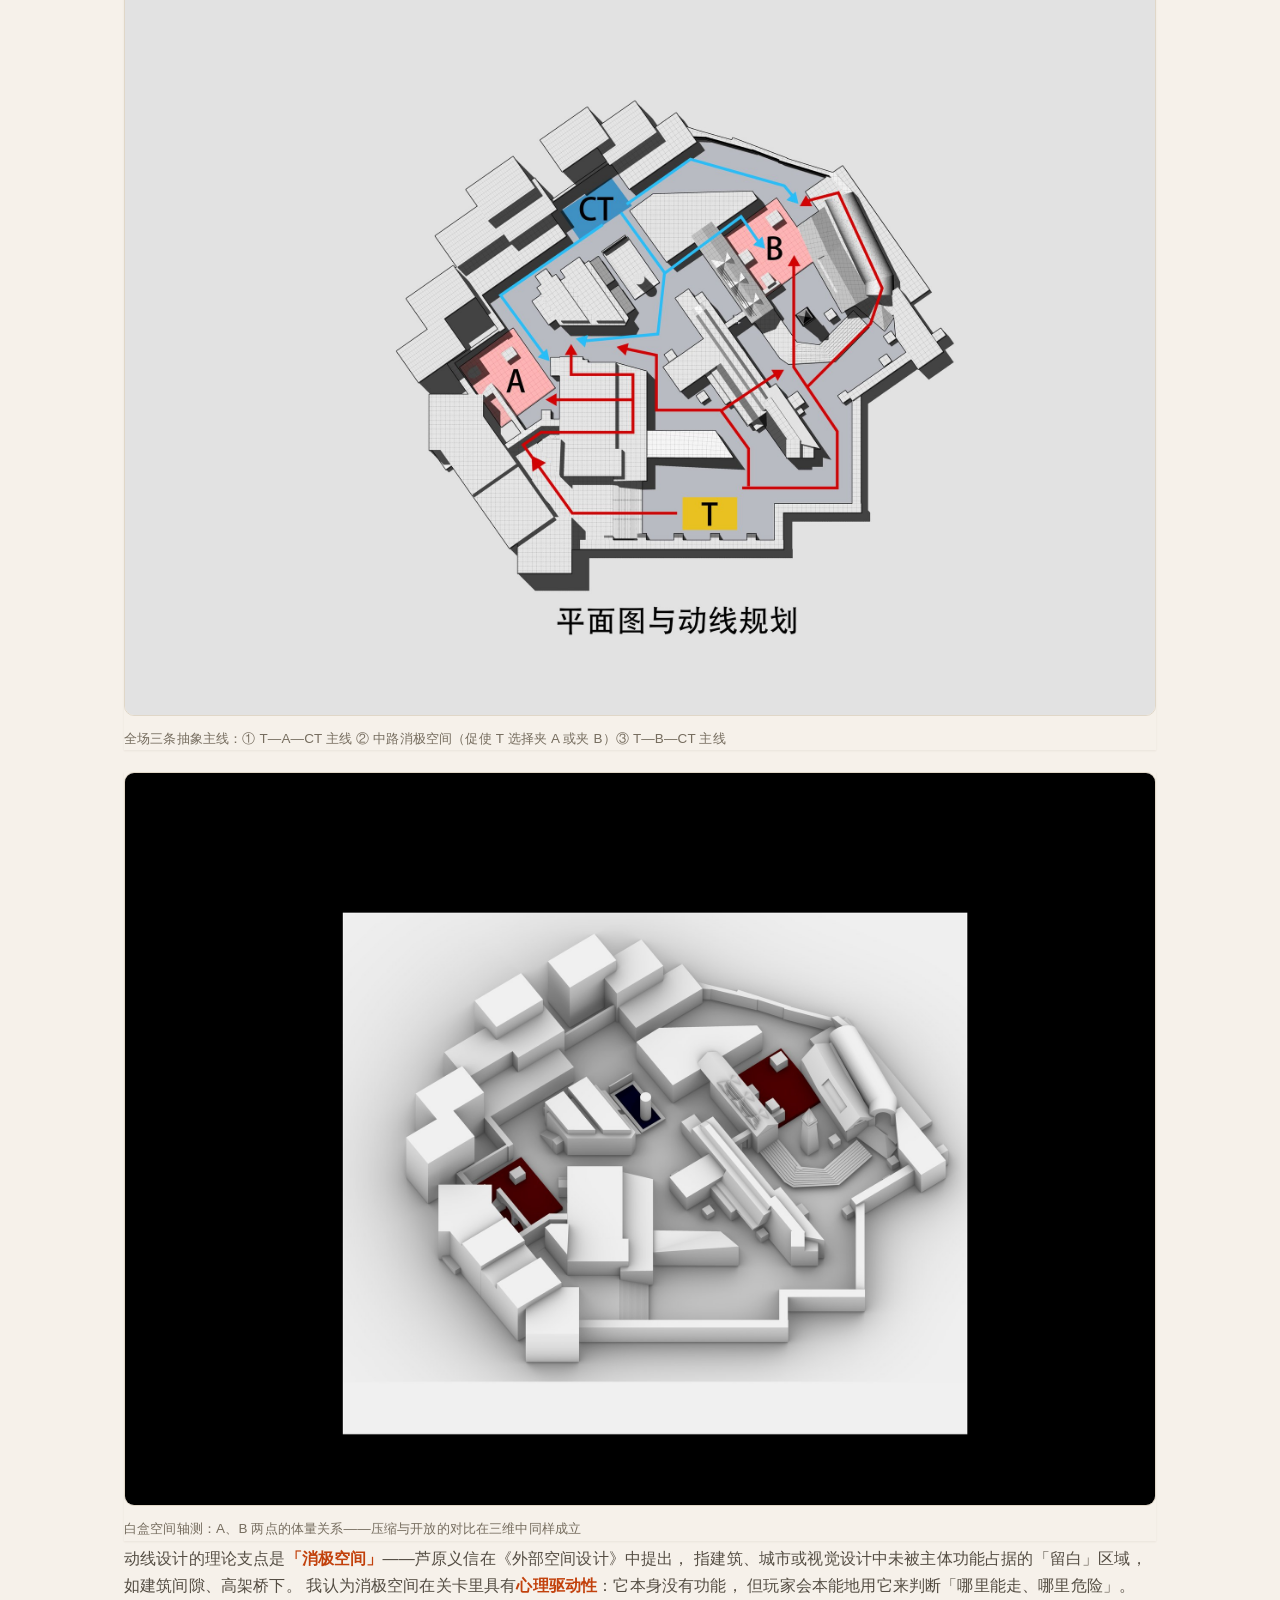
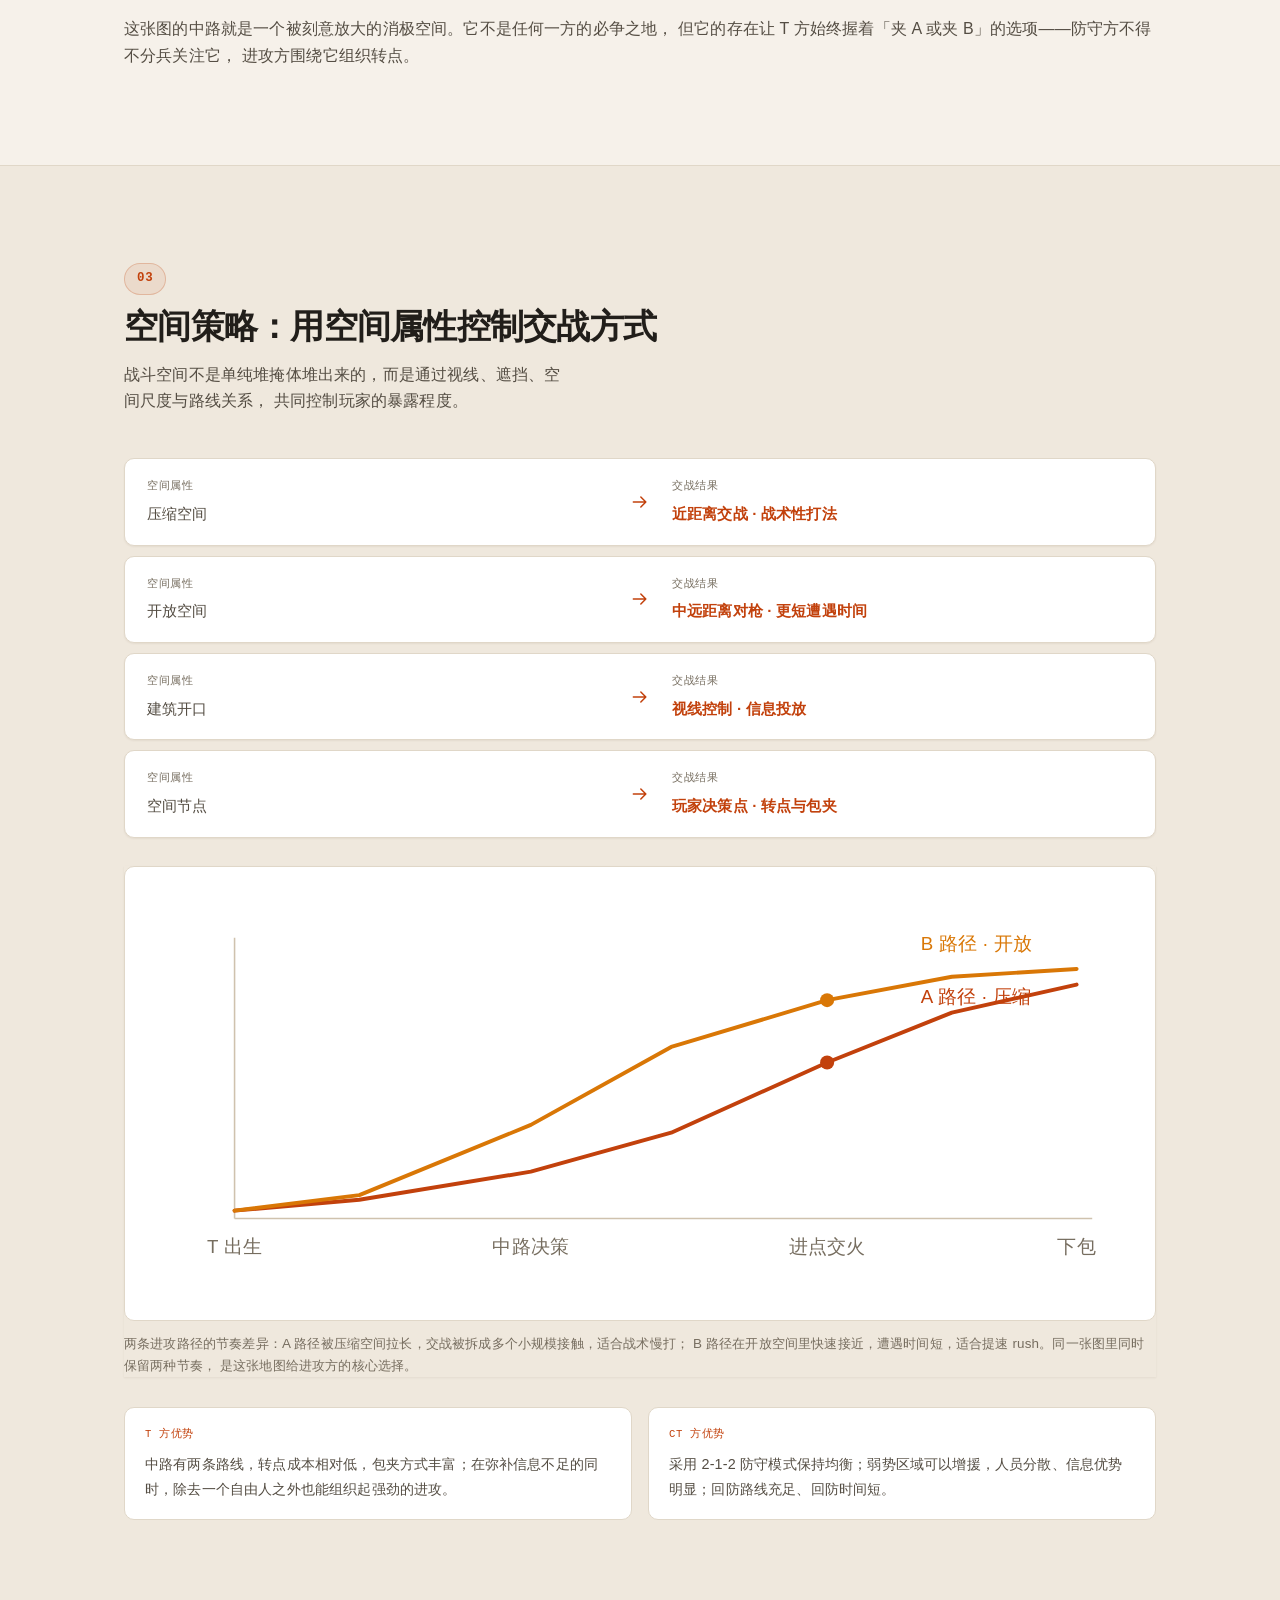
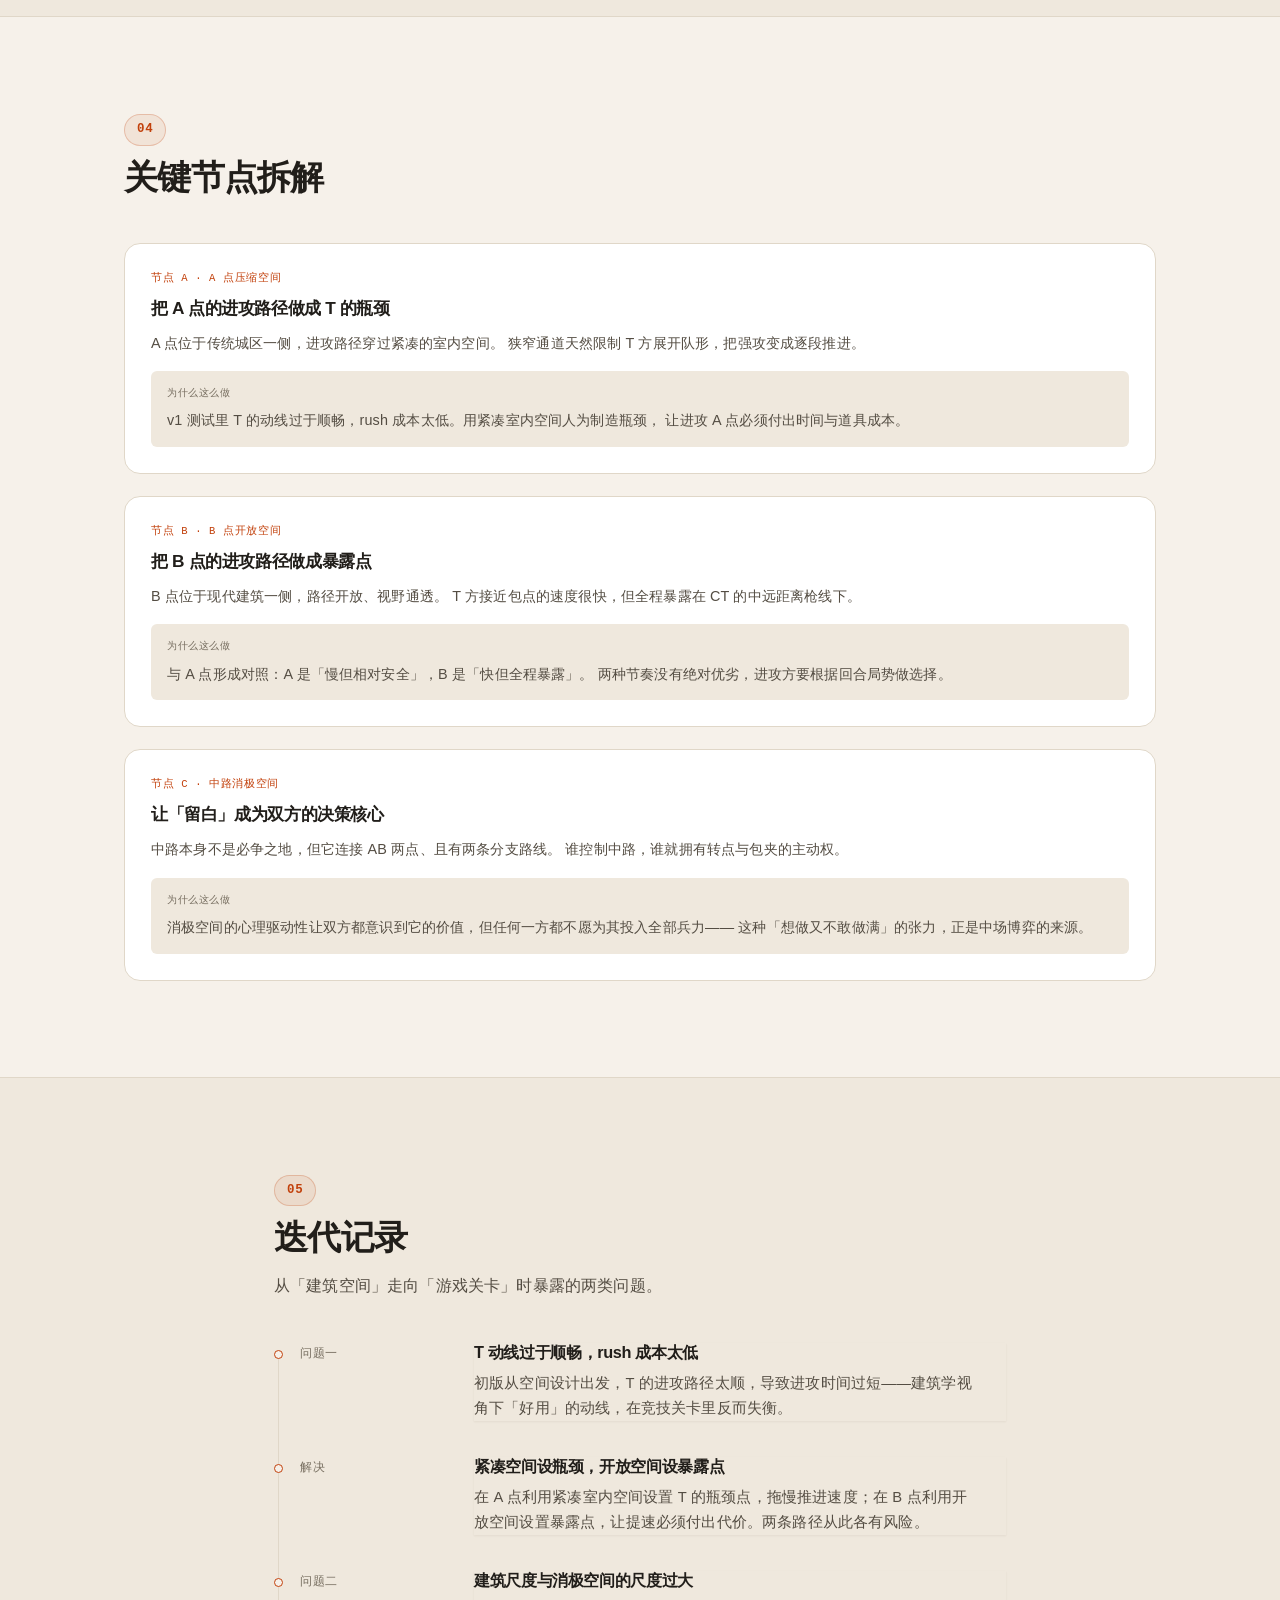
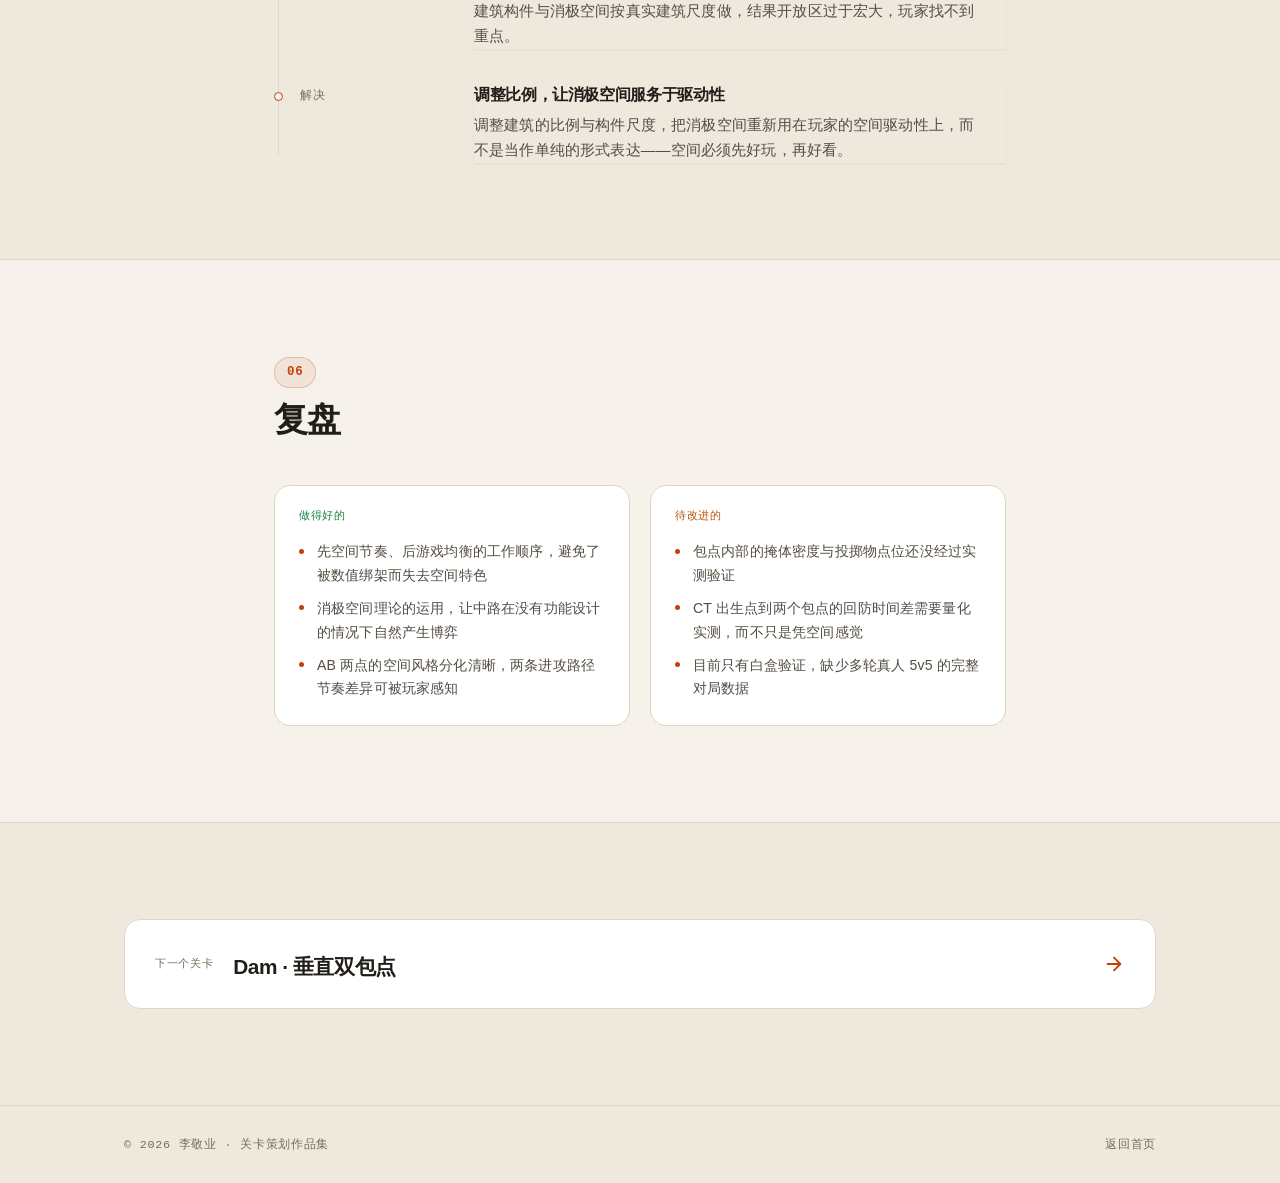
==== commit 104aba66: "Update resume; target role set to Level Designer only; remove placeholder sections and edit-mode too" ====
--- a/work-blockout-01.html
+++ b/work-blockout-01.html
@@ -289,10 +289,6 @@
       <div class="nodes">
 
         <article class="node-card reveal">
-          <div class="node-media">
-            <!-- 替换：<img src="assets/img/borgo-node-a.jpg" alt="A 点压缩空间" /> -->
-            <div class="fig-placeholder mono">A 点截图</div>
-          </div>
           <div class="node-body">
             <span class="node-index mono">节点 A · A 点压缩空间</span>
             <h3>把 A 点的进攻路径做成 T 的瓶颈</h3>
@@ -309,9 +305,6 @@
         </article>
 
         <article class="node-card reveal">
-          <div class="node-media">
-            <div class="fig-placeholder mono">B 点截图</div>
-          </div>
           <div class="node-body">
             <span class="node-index mono">节点 B · B 点开放空间</span>
             <h3>把 B 点的进攻路径做成暴露点</h3>
@@ -328,9 +321,6 @@
         </article>
 
         <article class="node-card reveal">
-          <div class="node-media">
-            <div class="fig-placeholder mono">中路截图</div>
-          </div>
           <div class="node-body">
             <span class="node-index mono">节点 C · 中路消极空间</span>
             <h3>让「留白」成为双方的决策核心</h3>
@@ -425,30 +415,10 @@
     </div>
   </section>
 
-  <!-- ================= 07 Demo 视频 ================= -->
+  <!-- ================= 下一个关卡 ================= -->
   <section class="section section-alt">
     <div class="container">
-      <header class="section-head reveal">
-        <span class="section-index mono">07</span>
-        <h2>实机演示</h2>
-        <p class="section-desc">白盒走位与两条进攻路径的实测。</p>
-      </header>
-
-      <!-- 替换：把下面的 div 换成 B 站 iframe
-           <iframe src="//player.bilibili.com/player.html?bvid=你的BV号&page=1"
-                   scrolling="no" border="0" frameborder="no" framespacing="0"
-                   allowfullscreen="true" class="video-frame"></iframe>
-      -->
-      <div class="video-holder mono reveal">
-        <span>此处嵌入 B 站视频</span>
-        <small>替换方式见本文件源码注释</small>
-      </div>
-    </div>
-  </section>
-
-  <section class="section">
-    <div class="container">
-      <a class="next-work reveal" href="work-lastlight.html">
+      <a class="next-work reveal" href="work-blockout-02.html">
         <span class="mono">下一个关卡</span>
         <h2>Dam · 垂直双包点</h2>
         <span class="next-arrow" aria-hidden="true">
--- a/assets/css/style.css
+++ b/assets/css/style.css
@@ -12,8 +12,8 @@
   --bg-soft:       #f4efe7;
   --surface:       #fffdfa;
   --text:          #211e1a;
-  --text-soft:     #5f584f;
-  --text-faint:    #8d8478;
+  --text-soft:     #544d43;
+  --text-faint:    #766d5f;
   --border:        #e8e0d4;
   --border-soft:   #f1ebe1;
   --border-strong: #d6cbbc;
@@ -238,6 +238,17 @@
   position: relative;
   padding: 172px 0 104px;
   overflow: hidden;
+  background:
+    radial-gradient(1100px 520px at 82% -8%, rgba(194, 65, 12, .09), transparent 62%),
+    radial-gradient(760px 420px at 8% 4%, rgba(217, 119, 6, .07), transparent 58%),
+    linear-gradient(180deg, rgba(244, 239, 231, .9) 0%, rgba(251, 248, 244, 0) 46%),
+    var(--bg);
+}
+html[data-theme="dark"] .hero {
+  background:
+    radial-gradient(1100px 520px at 82% -8%, rgba(107, 140, 255, .08), transparent 62%),
+    radial-gradient(760px 420px at 8% 4%, rgba(107, 140, 255, .05), transparent 58%),
+    var(--bg);
 }
 .hero::before {
   content: "";
@@ -391,7 +402,17 @@
    6. 通用区块
    -------------------------------------------------------------------------- */
 .section { padding: 96px 0; }
-.section-alt { background: var(--bg-soft); border-block: 1px solid var(--border-soft); }
+.section-alt {
+  background:
+    radial-gradient(900px 360px at 12% 0%, rgba(194, 65, 12, .05), transparent 60%),
+    var(--bg-soft);
+  border-block: 1px solid var(--border-soft);
+}
+html[data-theme="dark"] .section-alt {
+  background:
+    radial-gradient(900px 360px at 12% 0%, rgba(107, 140, 255, .05), transparent 60%),
+    var(--bg-soft);
+}
 
 .section-head { margin-bottom: 44px; }
 .section-index {
@@ -818,6 +839,31 @@
 .more svg { width: 15px; height: 15px; transition: transform .22s var(--ease); }
 .work-link:hover .more svg { transform: translateX(4px); }
 
+/* 作品卡/精选卡底部的进入入口：实底按钮，一眼可见 */
+.work-body .more,
+.feature-body .more {
+  align-self: flex-start;
+  padding: 10px 18px;
+  border-radius: 999px;
+  background: var(--accent);
+  color: var(--accent-ink);
+  font-weight: 560;
+  box-shadow: var(--shadow-sm);
+  transition: transform .18s var(--ease), box-shadow .18s var(--ease), filter .18s var(--ease);
+}
+.feature-body .more { margin-top: auto; }
+.work-body .more { margin-top: 24px; }
+.work-link:hover .more,
+.feature:hover .more,
+.feature-body .more:hover {
+  transform: translateY(-1px);
+  box-shadow: var(--shadow);
+  filter: brightness(.97);
+}
+.work-body .more svg,
+.feature-body .more svg { width: 14px; height: 14px; }
+.feature-body .more:hover svg { transform: translateX(3px); }
+
 /* --- 建筑作品画廊 --- */
 .gallery {
   display: grid;
@@ -990,18 +1036,6 @@
 
 /* --- 图片与图注 --- */
 .figure-block { margin: 0; }
-.fig-placeholder {
-  display: grid;
-  place-items: center;
-  aspect-ratio: 16 / 9;
-  padding: 20px;
-  border: 1px dashed var(--border-strong);
-  border-radius: var(--radius);
-  background: var(--bg-soft);
-  color: var(--text-faint);
-  font-size: .74rem;
-  text-align: center;
-}
 .figure-block img {
   width: 100%;
   border: 1px solid var(--border);
@@ -1050,20 +1084,10 @@
 /* --- 关键节点卡片 --- */
 .nodes { display: grid; gap: 22px; }
 .node-card {
-  display: grid;
-  grid-template-columns: minmax(0, 1fr) minmax(0, 1.15fr);
   border: 1px solid var(--border);
   border-radius: var(--radius-lg);
   background: var(--surface);
   overflow: hidden;
-}
-.node-media { border-right: 1px solid var(--border-soft); }
-.node-media .fig-placeholder {
-  height: 100%;
-  min-height: 240px;
-  aspect-ratio: auto;
-  border: 0;
-  border-radius: 0;
 }
 .node-body { padding: 26px; }
 .node-index { display: block; margin-bottom: 10px; color: var(--accent); font-size: .66rem; }
@@ -1129,15 +1153,15 @@
 .next-work .mono { color: var(--text-faint); font-size: .68rem; }
 .next-work h2 { margin-top: 6px; font-size: 1.3rem; }
 .next-arrow { margin-left: auto; color: var(--accent); display: flex; }
-.next-arrow svg { width: 22px; height: 22px; transition: transform .22s var(--ease); }
+.next-arrow svg { width: 22px; height: 22px; flex: none; transition: transform .22s var(--ease); }
+/* 兜底：SVG 若没包在 .next-arrow 里，也不会撑成巨型箭头 */
+.next-work > svg { width: 22px; height: 22px; flex: none; margin-left: auto; color: var(--accent); }
+.next-work > svg path { stroke: currentColor; }
 .next-work:hover .next-arrow svg { transform: translateX(4px); }
 
 @media (max-width: 900px) {
   .callout { grid-template-columns: 1fr; }
   .review { grid-template-columns: 1fr; }
-  .node-card { grid-template-columns: 1fr; }
-  .node-media { border-right: 0; border-bottom: 1px solid var(--border-soft); }
-  .node-media .fig-placeholder { min-height: 190px; }
 }
 
 @media (max-width: 640px) {
@@ -1150,11 +1174,17 @@
 /* --------------------------------------------------------------------------
    16. 打印
    -------------------------------------------------------------------------- */
+.print-only-video-note { display: none; }
+
 @media print {
   .site-header, .progress, .socials, .hero-actions, .site-footer { display: none !important; }
   body { background: #fff; color: #000; }
   .section { padding: 20px 0; break-inside: avoid; }
   .reveal { opacity: 1; transform: none; }
+  .video-frame { display: none; }
+  .video-figure .print-only-video-note { display: inline; }
+  .poi-detail { display: none; }
+  .poi-layout { grid-template-columns: 1fr; }
 }
 
 /* ==========================================================================
@@ -1384,7 +1414,33 @@
   display: flex;
   flex-direction: column;
 }
-.feature-map svg { display: block; width: 100%; height: auto; margin-top: 26px; }
+/* 顶部一行：类型胶囊 + 互动提示，走文档流，不再压在地图上 */
+.feature-map-head {
+  display: flex;
+  align-items: center;
+  justify-content: space-between;
+  gap: 12px;
+  flex-wrap: wrap;
+}
+.feature-map .cover-pill { position: static; flex: none; }
+.map-hint { color: var(--text-soft); font-size: .7rem; letter-spacing: .04em; }
+.feature-map .poi-stage { margin-top: 14px; }
+.feature-map svg { display: block; width: 100%; height: auto; }
+
+/* 点击圆点后的说明面板：实底 + 左侧强调线，看起来是结果而不是输入框 */
+.feature-map > .map-info {
+  margin-top: auto;
+  padding: 14px 16px;
+  border: 1px solid var(--border);
+  border-left: 3px solid var(--accent);
+  border-radius: var(--radius);
+  background: var(--surface);
+  color: var(--text-soft);
+  font-size: .84rem;
+  line-height: 1.75;
+  min-height: 4.2em;
+  box-shadow: var(--shadow-sm);
+}
 
 .hp { cursor: pointer; outline: none; }
 .hp-hit { fill: transparent; }
@@ -1413,7 +1469,7 @@
 .feature-body { padding: 26px 28px; display: flex; flex-direction: column; }
 .feature-body h3 { font-size: 1.25rem; }
 .feature-body .work-goal { margin-top: 18px; }
-.feature-body .more { margin-top: auto; padding-top: 20px; text-decoration: none; }
+.feature-body .more { margin-top: auto; padding-top: 10px; text-decoration: none; }
 
 @media (max-width: 900px) {
   .feature { grid-template-columns: 1fr; }
@@ -1431,6 +1487,7 @@
   border-radius: var(--radius);
   overflow: hidden;
   line-height: 0;
+  background: var(--bg-soft); /* 图片加载中也有一个干净的底色 */
 }
 .poi-stage img { width: 100%; height: auto; display: block; }
 
@@ -1460,7 +1517,6 @@
   box-shadow: 0 0 0 3px rgba(255,255,255,.85), 0 0 0 6px var(--poi-c), 0 1px 6px rgba(0,0,0,.4);
   transform: translate(-50%, -50%) scale(1.18);
 }
-.poi-btn.is-dragging { cursor: grabbing; }
 
 /* 悬停名称气泡 */
 .poi-btn::after {
@@ -1566,18 +1622,6 @@
   font-size: .78rem;
 }
 
-/* ---- 编辑模式 ---- */
-.poi-edit-bar {
-  margin-bottom: 12px;
-  padding: 8px 12px;
-  border: 1px dashed var(--accent);
-  border-radius: var(--radius);
-  color: var(--text);
-  font-size: .78rem;
-  background: var(--surface);
-  position: sticky; top: 70px; z-index: 5;
-}
-
 /* ---- 制作中徽标 ---- */
 .badge-wip {
   display: inline-flex; align-items: center; gap: 6px;
@@ -1600,11 +1644,52 @@
   background: currentColor;
 }
 
-/* ---- 首页精选卡片里的 POI 地图 ---- */
-.feature-map .poi-stage { margin-top: 18px; }
+/* ---- Last Light 详情页：本页目录 ---- */
+.case-toc {
+  margin-bottom: 12px;
+  padding: 22px 24px;
+  border: 1px solid var(--border);
+  border-radius: var(--radius-lg);
+  background: var(--surface);
+  box-shadow: var(--shadow-sm);
+}
+.case-toc-title {
+  margin-bottom: 14px;
+  color: var(--text-faint);
+  font-size: .72rem;
+  letter-spacing: .05em;
+}
+.case-toc-list {
+  display: grid;
+  grid-template-columns: repeat(2, minmax(0, 1fr));
+  gap: 0 28px;
+}
+.case-toc-list a {
+  display: flex;
+  align-items: baseline;
+  gap: 12px;
+  padding: 10px 0;
+  border-bottom: 1px solid var(--border-soft);
+  color: var(--text-soft);
+  font-size: .9rem;
+  transition: color .18s var(--ease);
+}
+.case-toc-list a span { color: var(--accent); font-size: .7rem; flex: none; }
+.case-toc-list a:hover { color: var(--accent); }
+@media (max-width: 640px) {
+  .case-toc { padding: 18px; }
+  .case-toc-list { grid-template-columns: 1fr; }
+}
+
+/* ---- 首页精选卡片里的完整 POI 地图（与详情页同一套交互） ---- */
+.feature-map .poi-layout { grid-template-columns: 1fr; }
+.feature-map .poi-detail { position: static; margin-top: 14px; }
 .feature-map .poi-btn { width: 19px; height: 19px; }
 .feature-map .poi-btn i { width: 5px; height: 5px; }
-.feature-map .map-info { margin-top: 14px; }
+.feature-map .poi-map { margin-top: 16px; }
+.feature-map .poi-legend { gap: 5px 13px; }
+.feature-map .poi-legend span { font-size: .72rem; }
+.feature-map .poi-gallery { margin-top: 14px; }
 
 @media (max-width: 720px) {
   .poi-detail.is-filled { grid-template-columns: 1fr; }
@@ -1626,6 +1711,7 @@
 .arch-summary p { color: var(--text-soft); line-height: 1.9; margin: 0; }
 .arch-summary p + p { margin-top: 12px; }
 .arch-note { margin-top: 18px; font-size: .78rem; color: var(--text-soft); }
+.arch-dl { margin-top: 26px; }
 
 /* ==========================================================================
    Last Light 详情页（重写版）补充样式
@@ -1639,6 +1725,20 @@
   letter-spacing: 0;
 }
 .mission-text + .mission-text { margin-top: 10px; }
+
+/* Hero 鸟瞰图组（复用 poi-gallery 翻页交互） */
+.case-aerial { margin: 46px 0 0; }
+.case-aerial .poi-gallery { margin-top: 0; }
+.case-aerial-gallery { outline: none; }
+.case-aerial figcaption {
+  display: flex;
+  align-items: baseline;
+  gap: 12px;
+  margin-top: 12px;
+  font-size: .82rem;
+  color: var(--text-soft);
+}
+.case-aerial-tag { color: var(--accent); letter-spacing: .05em; font-size: .72rem; }
 
 /* 设计重点四卡 */
 .focus-grid {
@@ -1799,33 +1899,6 @@
 .loot-item.r-rare { border-color: rgba(147, 51, 234, .4); }
 
 .hero-text { min-width: 0; }
-
-/* ---- 编辑模式：提示行 + 一键复制按钮 ---- */
-.poi-edit-row {
-  display: flex;
-  align-items: center;
-  justify-content: space-between;
-  gap: 12px;
-  flex-wrap: wrap;
-}
-.poi-edit-tip { flex: 1 1 auto; min-width: 220px; }
-.poi-edit-copy {
-  flex: 0 0 auto;
-  font: inherit;
-  font-size: .78rem;
-  line-height: 1;
-  padding: 9px 16px;
-  border-radius: 999px;
-  border: 1px solid var(--accent);
-  color: var(--accent);
-  background: transparent;
-  cursor: pointer;
-  white-space: nowrap;
-  transition: background .16s var(--ease), color .16s var(--ease), border-color .16s var(--ease);
-}
-.poi-edit-copy:hover { background: var(--accent); color: #fff; }
-.poi-edit-copy.is-copied { background: #16a34a; border-color: #16a34a; color: #fff; }
-.poi-edit-pos { margin-top: 8px; color: var(--text-soft); font-size: .76rem; }
 
 /* ==========================================================================
    POI 地图第二轮：加宽区块、放大详情、半透明带光晕的按钮
@@ -1905,7 +1978,7 @@
   background: rgba(12, 16, 24, .58);
   color: #fff;
   cursor: pointer;
-  opacity: 0;
+  opacity: .88; /* 常显：不用把鼠标悬停到图片上才知道能翻页 */
   transition: opacity .16s var(--ease), background .16s var(--ease);
 }
 .poi-g-nav svg { width: 17px; height: 17px; }
@@ -1915,6 +1988,19 @@
 .poi-g-prev { left: 10px; }
 .poi-g-next { right: 10px; }
 @media (hover: none) { .poi-g-nav { opacity: 1; } }
+
+/* 切换时若这张图还没下载完，盖一层提示，避免误以为点击没反应 */
+.poi-g-view.is-loading::after {
+  content: "加载截图…";
+  position: absolute;
+  inset: 0;
+  display: flex; align-items: center; justify-content: center;
+  background: rgba(251, 248, 244, .72);
+  color: var(--text-soft);
+  font-size: .8rem; line-height: 1.4;
+  pointer-events: none;
+}
+html[data-theme="dark"] .poi-g-view.is-loading::after { background: rgba(11, 12, 15, .72); }
 
 .poi-g-count {
   position: absolute;
